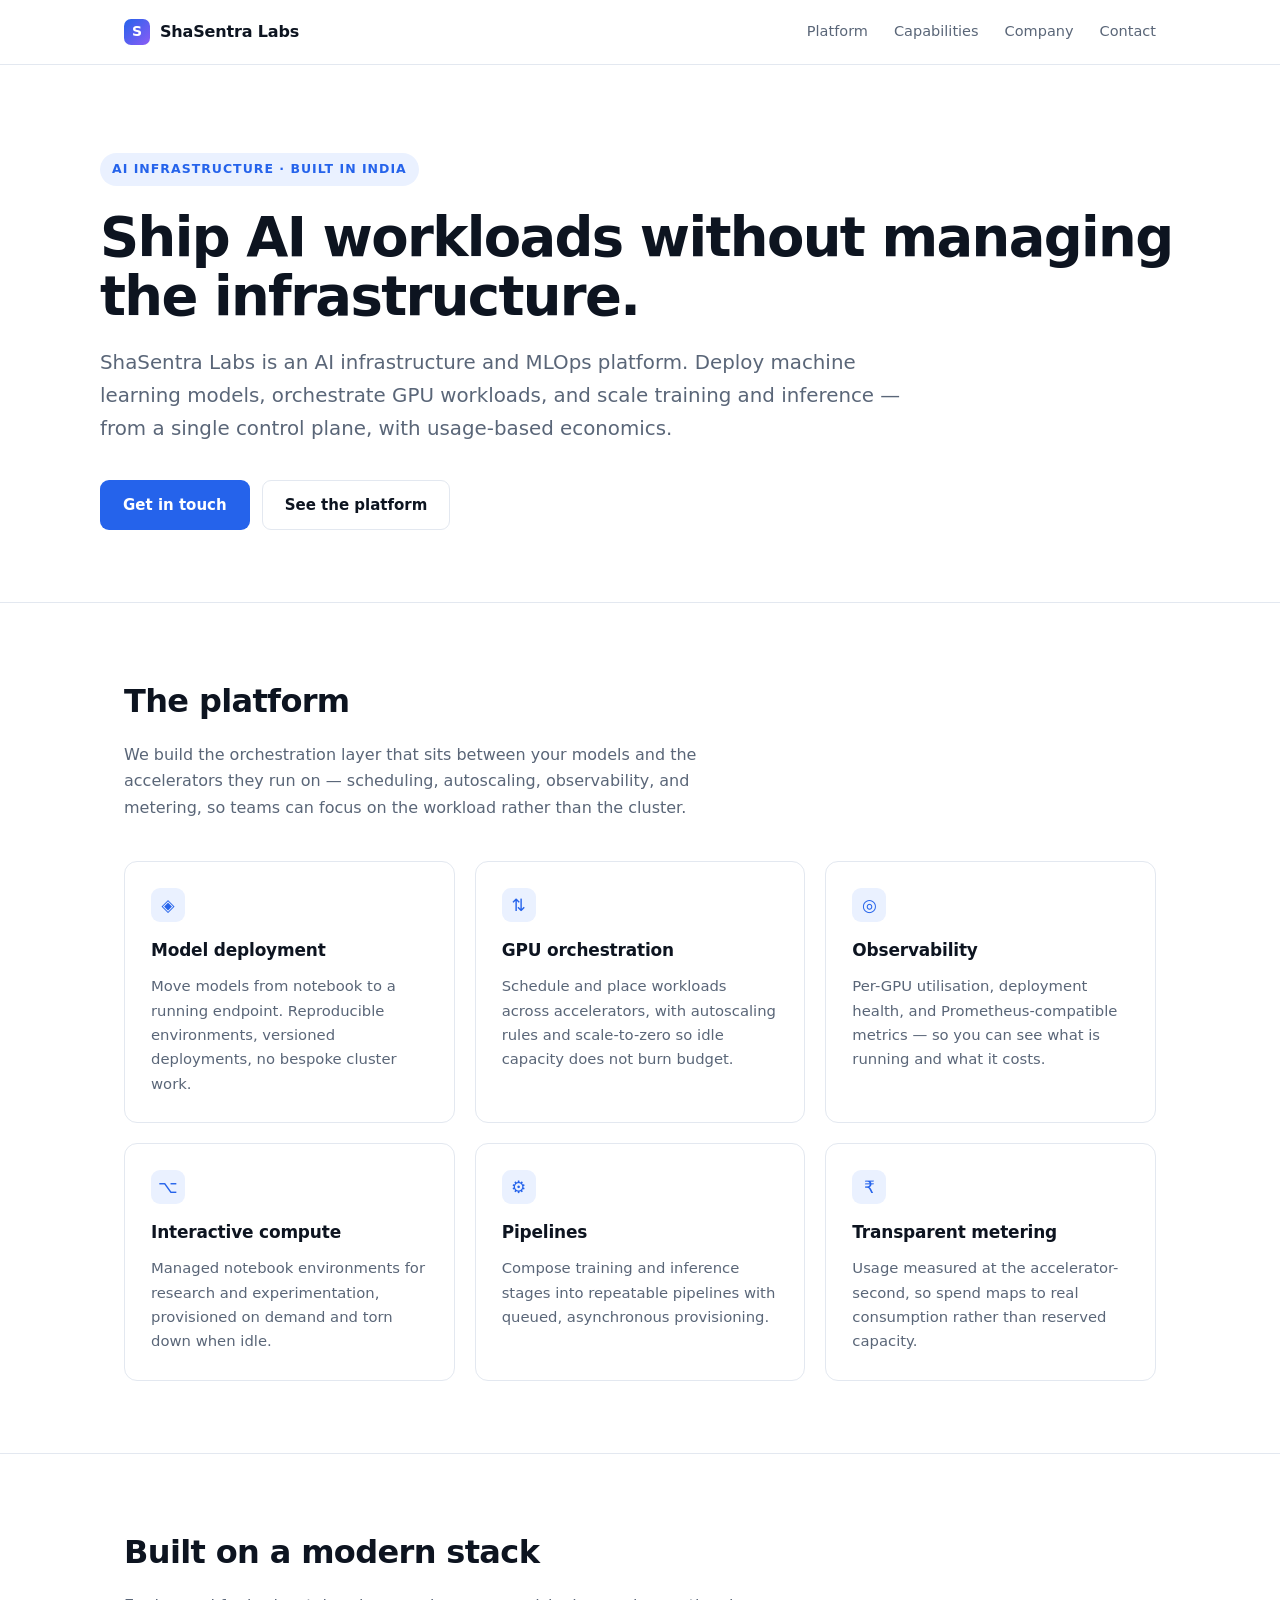
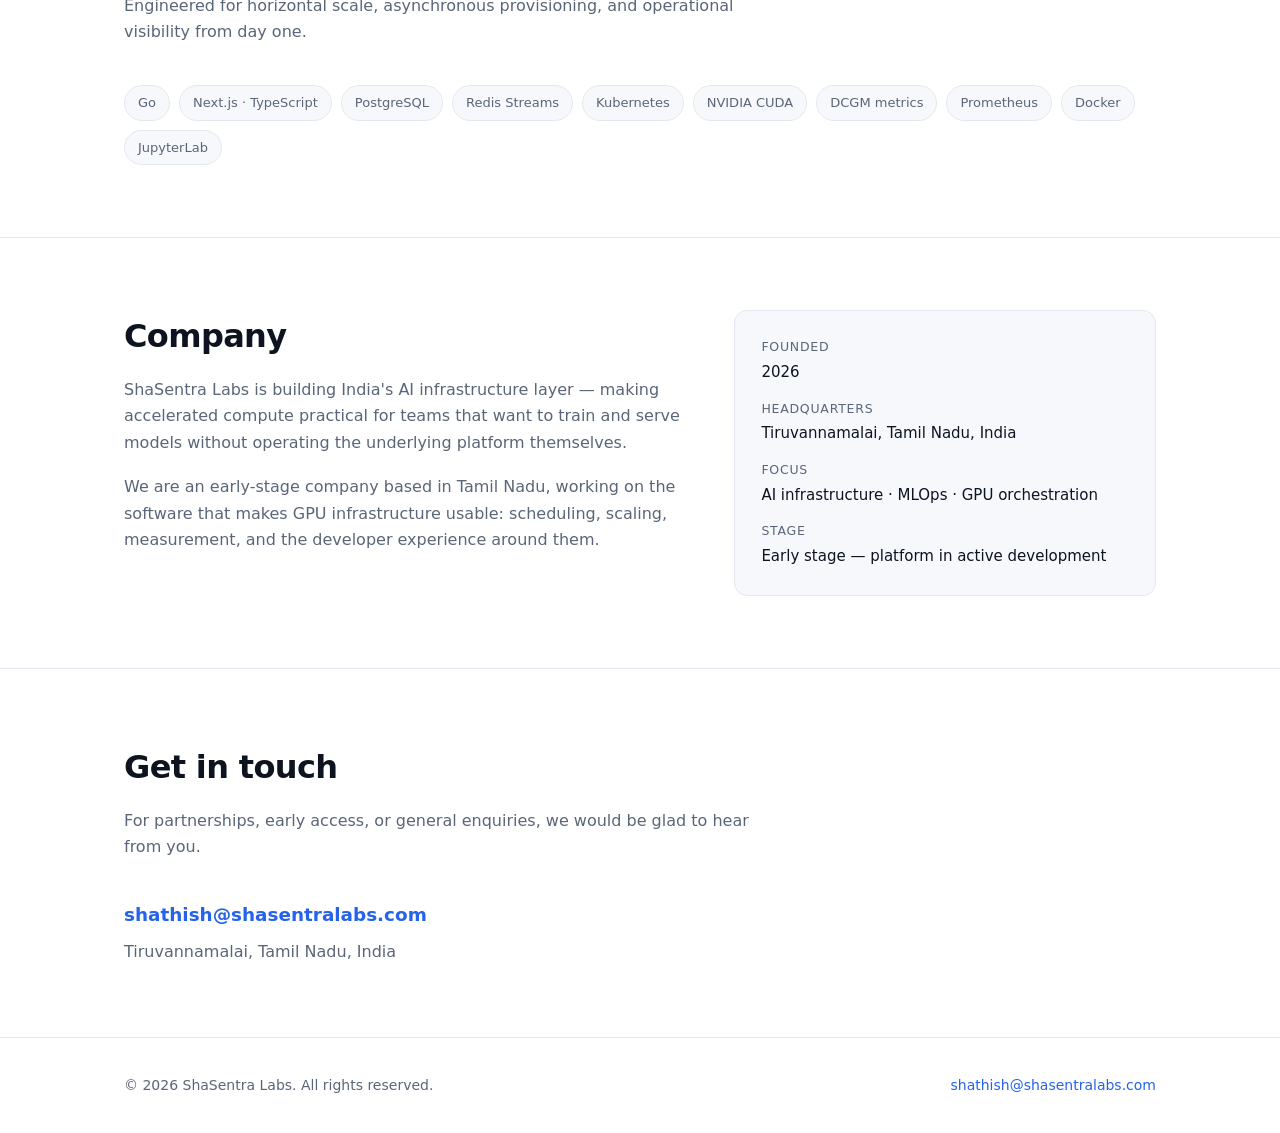
==== index.html @ 529bc5a3 "Add ShaSentra Labs marketing site" ====
<!doctype html>
<html lang="en">
<head>
<meta charset="utf-8">
<meta name="viewport" content="width=device-width, initial-scale=1">
<title>ShaSentra Labs — AI Infrastructure & MLOps Platform</title>
<meta name="description" content="ShaSentra Labs builds on-demand AI infrastructure for India. Deploy ML models, orchestrate GPU workloads, and scale training and inference from a single platform.">
<link rel="canonical" href="https://shasentralabs.com/">
<meta property="og:title" content="ShaSentra Labs — AI Infrastructure & MLOps Platform">
<meta property="og:description" content="Deploy ML models, orchestrate GPU workloads, and scale training and inference from a single platform. Built in India.">
<meta property="og:type" content="website">
<meta property="og:url" content="https://shasentralabs.com/">
<meta name="twitter:card" content="summary_large_image">
<link rel="icon" href="data:image/svg+xml,<svg xmlns='http://www.w3.org/2000/svg' viewBox='0 0 100 100'><text y='.9em' font-size='90'>⚡</text></svg>">
<style>
  *,*::before,*::after{box-sizing:border-box}
  :root{
    --bg:#0a0d14; --bg-alt:#0f1420; --card:#141a28; --line:#1f2838;
    --fg:#e8edf5; --muted:#8b97ad; --accent:#4f8cff; --accent-soft:#1b2942;
    --max:1080px;
  }
  @media (prefers-color-scheme: light){
    :root{
      --bg:#ffffff; --bg-alt:#f6f8fc; --card:#ffffff; --line:#e3e8f0;
      --fg:#0d1420; --muted:#5a6678; --accent:#2563eb; --accent-soft:#eaf1ff;
    }
  }
  html{-webkit-text-size-adjust:100%}
  body{
    margin:0; background:var(--bg); color:var(--fg);
    font:16px/1.65 ui-sans-serif,system-ui,-apple-system,"Segoe UI",Inter,Roboto,sans-serif;
    -webkit-font-smoothing:antialiased;
  }
  a{color:var(--accent); text-decoration:none}
  a:hover{text-decoration:underline}
  .wrap{max-width:var(--max); margin:0 auto; padding:0 24px}

  /* nav */
  header{position:sticky; top:0; z-index:10; background:color-mix(in srgb, var(--bg) 88%, transparent);
    backdrop-filter:blur(10px); border-bottom:1px solid var(--line)}
  .nav{display:flex; align-items:center; justify-content:space-between; height:64px}
  .brand{display:flex; align-items:center; gap:10px; font-weight:650; letter-spacing:-.01em; color:var(--fg)}
  .brand:hover{text-decoration:none}
  .mark{width:26px; height:26px; border-radius:7px; background:linear-gradient(135deg,var(--accent),#8b5cf6);
    display:grid; place-items:center; color:#fff; font-size:14px; font-weight:800}
  .nav-links{display:flex; gap:26px; font-size:14.5px}
  .nav-links a{color:var(--muted)}
  .nav-links a:hover{color:var(--fg); text-decoration:none}
  @media(max-width:640px){ .nav-links{display:none} }

  /* hero */
  .hero{padding:88px 0 72px}
  .eyebrow{display:inline-block; font-size:12.5px; font-weight:600; letter-spacing:.08em; text-transform:uppercase;
    color:var(--accent); background:var(--accent-soft); padding:6px 12px; border-radius:100px; margin-bottom:22px}
  h1{font-size:clamp(2.1rem,5.2vw,3.4rem); line-height:1.1; letter-spacing:-.03em; margin:0 0 20px; font-weight:700}
  .lede{font-size:clamp(1.05rem,2.2vw,1.24rem); color:var(--muted); max-width:64ch; margin:0 0 34px}
  .cta{display:flex; gap:12px; flex-wrap:wrap}
  .btn{display:inline-block; padding:12px 22px; border-radius:9px; font-weight:600; font-size:15px; border:1px solid transparent}
  .btn-primary{background:var(--accent); color:#fff}
  .btn-primary:hover{filter:brightness(1.08); text-decoration:none}
  .btn-ghost{border-color:var(--line); color:var(--fg)}
  .btn-ghost:hover{border-color:var(--accent); text-decoration:none}

  /* sections */
  section{padding:72px 0; border-top:1px solid var(--line)}
  h2{font-size:clamp(1.5rem,3vw,2rem); letter-spacing:-.02em; margin:0 0 14px; font-weight:670}
  .sub{color:var(--muted); max-width:62ch; margin:0 0 40px}

  .grid{display:grid; gap:20px; grid-template-columns:repeat(auto-fit,minmax(260px,1fr))}
  .card{background:var(--card); border:1px solid var(--line); border-radius:13px; padding:26px}
  .card h3{margin:0 0 9px; font-size:1.06rem; font-weight:640; letter-spacing:-.01em}
  .card p{margin:0; color:var(--muted); font-size:14.8px}
  .ico{width:34px;height:34px;border-radius:9px;background:var(--accent-soft);color:var(--accent);
    display:grid;place-items:center;margin-bottom:15px;font-size:17px}

  .stack{display:flex; flex-wrap:wrap; gap:9px; margin-top:8px}
  .chip{font-size:13px; color:var(--muted); border:1px solid var(--line);
    padding:6px 13px; border-radius:100px; background:var(--bg-alt)}

  .split{display:grid; gap:40px; grid-template-columns:1.15fr .85fr; align-items:start}
  @media(max-width:760px){ .split{grid-template-columns:1fr} }

  .about-card{background:var(--bg-alt); border:1px solid var(--line); border-radius:13px; padding:26px}
  .about-card dl{margin:0; display:grid; gap:14px}
  .about-card dt{font-size:12.5px; text-transform:uppercase; letter-spacing:.06em; color:var(--muted); margin-bottom:2px}
  .about-card dd{margin:0; font-size:15px; font-weight:520}

  footer{border-top:1px solid var(--line); padding:36px 0; color:var(--muted); font-size:14px}
  .foot{display:flex; justify-content:space-between; gap:16px; flex-wrap:wrap; align-items:center}
</style>
</head>
<body>

<header>
  <div class="wrap nav">
    <a class="brand" href="/"><span class="mark">S</span> ShaSentra Labs</a>
    <nav class="nav-links">
      <a href="#platform">Platform</a>
      <a href="#capabilities">Capabilities</a>
      <a href="#company">Company</a>
      <a href="#contact">Contact</a>
    </nav>
  </div>
</header>

<main>
  <div class="wrap hero">
    <span class="eyebrow">AI Infrastructure · Built in India</span>
    <h1>Ship AI workloads without managing the infrastructure.</h1>
    <p class="lede">
      ShaSentra Labs is an AI infrastructure and MLOps platform. Deploy machine learning
      models, orchestrate GPU workloads, and scale training and inference — from a single
      control plane, with usage-based economics.
    </p>
    <div class="cta">
      <a class="btn btn-primary" href="#contact">Get in touch</a>
      <a class="btn btn-ghost" href="#platform">See the platform</a>
    </div>
  </div>

  <section id="platform">
    <div class="wrap">
      <h2>The platform</h2>
      <p class="sub">
        We build the orchestration layer that sits between your models and the accelerators
        they run on — scheduling, autoscaling, observability, and metering, so teams can
        focus on the workload rather than the cluster.
      </p>
      <div class="grid">
        <div class="card">
          <div class="ico">◈</div>
          <h3>Model deployment</h3>
          <p>Move models from notebook to a running endpoint. Reproducible environments, versioned deployments, no bespoke cluster work.</p>
        </div>
        <div class="card">
          <div class="ico">⇅</div>
          <h3>GPU orchestration</h3>
          <p>Schedule and place workloads across accelerators, with autoscaling rules and scale-to-zero so idle capacity does not burn budget.</p>
        </div>
        <div class="card">
          <div class="ico">◎</div>
          <h3>Observability</h3>
          <p>Per-GPU utilisation, deployment health, and Prometheus-compatible metrics — so you can see what is running and what it costs.</p>
        </div>
        <div class="card">
          <div class="ico">⌥</div>
          <h3>Interactive compute</h3>
          <p>Managed notebook environments for research and experimentation, provisioned on demand and torn down when idle.</p>
        </div>
        <div class="card">
          <div class="ico">⚙</div>
          <h3>Pipelines</h3>
          <p>Compose training and inference stages into repeatable pipelines with queued, asynchronous provisioning.</p>
        </div>
        <div class="card">
          <div class="ico">₹</div>
          <h3>Transparent metering</h3>
          <p>Usage measured at the accelerator-second, so spend maps to real consumption rather than reserved capacity.</p>
        </div>
      </div>
    </div>
  </section>

  <section id="capabilities">
    <div class="wrap">
      <h2>Built on a modern stack</h2>
      <p class="sub">Engineered for horizontal scale, asynchronous provisioning, and operational visibility from day one.</p>
      <div class="stack">
        <span class="chip">Go</span>
        <span class="chip">Next.js · TypeScript</span>
        <span class="chip">PostgreSQL</span>
        <span class="chip">Redis Streams</span>
        <span class="chip">Kubernetes</span>
        <span class="chip">NVIDIA CUDA</span>
        <span class="chip">DCGM metrics</span>
        <span class="chip">Prometheus</span>
        <span class="chip">Docker</span>
        <span class="chip">JupyterLab</span>
      </div>
    </div>
  </section>

  <section id="company">
    <div class="wrap">
      <div class="split">
        <div>
          <h2>Company</h2>
          <p class="sub" style="margin-bottom:18px">
            ShaSentra Labs is building India's AI infrastructure layer — making accelerated
            compute practical for teams that want to train and serve models without
            operating the underlying platform themselves.
          </p>
          <p class="sub">
            We are an early-stage company based in Tamil Nadu, working on the software that
            makes GPU infrastructure usable: scheduling, scaling, measurement, and the
            developer experience around them.
          </p>
        </div>
        <div class="about-card">
          <dl>
            <div>
              <dt>Founded</dt>
              <dd>2026</dd>
            </div>
            <div>
              <dt>Headquarters</dt>
              <dd>Tiruvannamalai, Tamil Nadu, India</dd>
            </div>
            <div>
              <dt>Focus</dt>
              <dd>AI infrastructure · MLOps · GPU orchestration</dd>
            </div>
            <div>
              <dt>Stage</dt>
              <dd>Early stage — platform in active development</dd>
            </div>
          </dl>
        </div>
      </div>
    </div>
  </section>

  <section id="contact">
    <div class="wrap">
      <h2>Get in touch</h2>
      <p class="sub">
        For partnerships, early access, or general enquiries, we would be glad to hear from you.
      </p>
      <p style="font-size:1.15rem; font-weight:600; margin:0 0 8px">
        <a href="mailto:shathish@shasentralabs.com">shathish@shasentralabs.com</a>
      </p>
      <p style="color:var(--muted); margin:0">Tiruvannamalai, Tamil Nadu, India</p>
    </div>
  </section>
</main>

<footer>
  <div class="wrap foot">
    <span>© 2026 ShaSentra Labs. All rights reserved.</span>
    <span><a href="mailto:shathish@shasentralabs.com">shathish@shasentralabs.com</a></span>
  </div>
</footer>

</body>
</html>
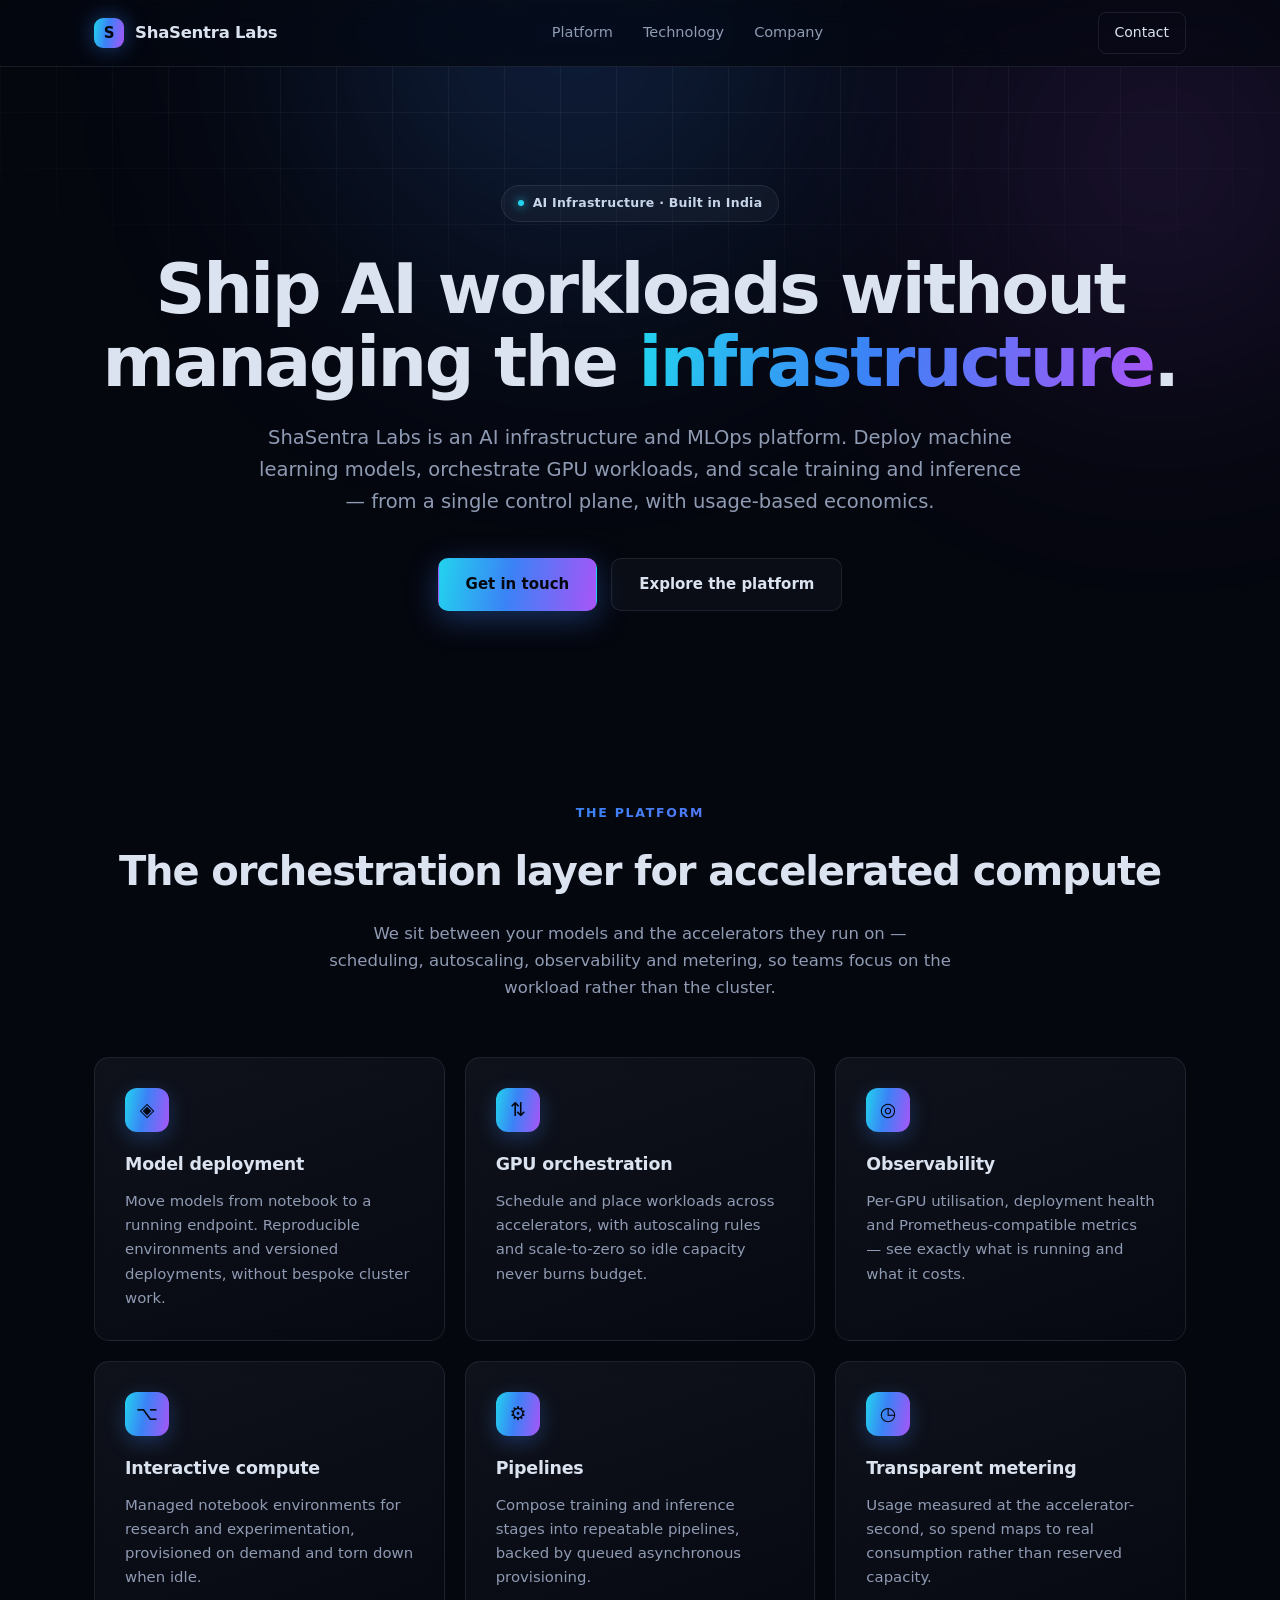
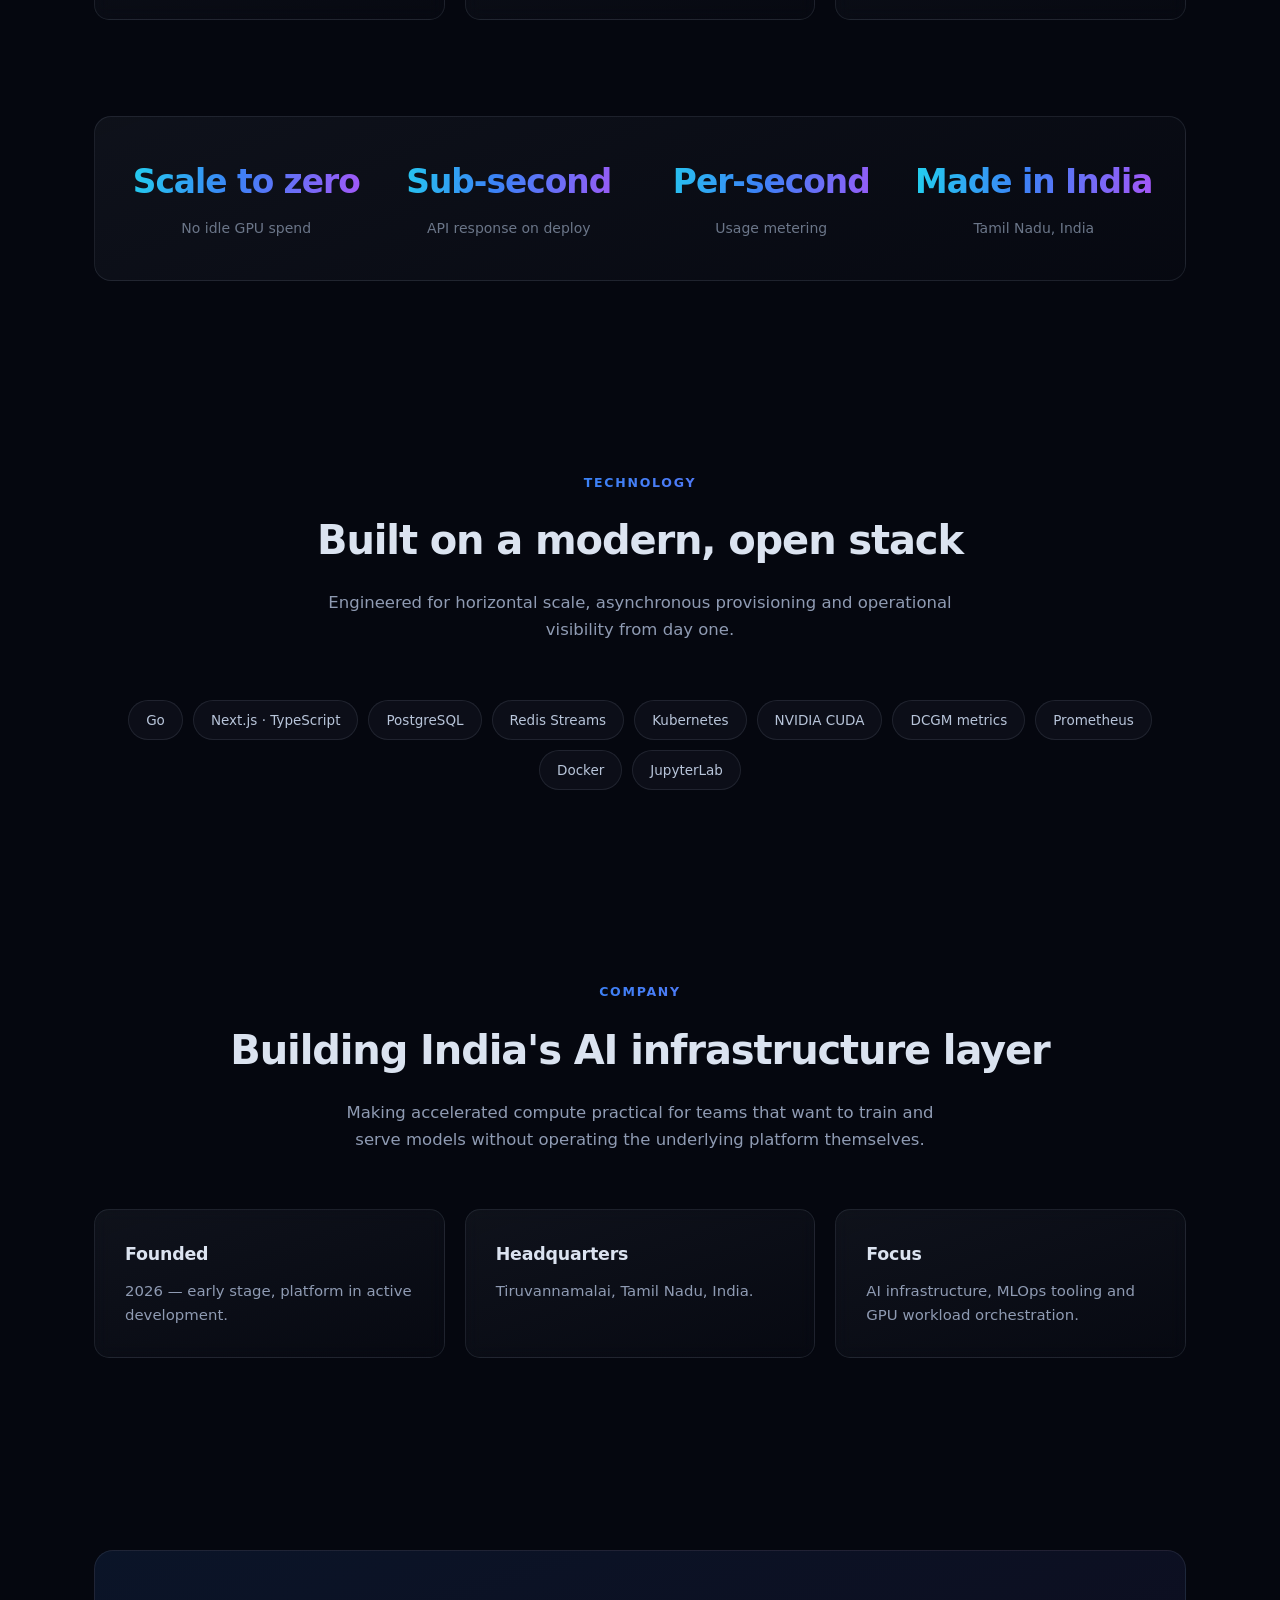
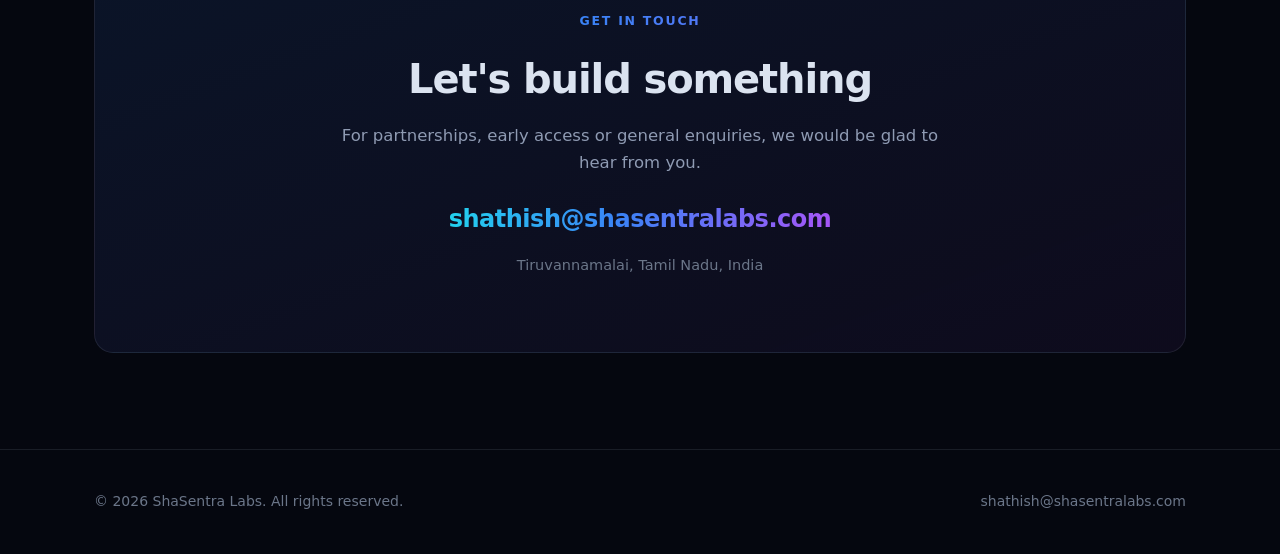
==== commit 71c750e4: "Redesign site to match ShaSentra product aesthetic Cyan-blue-purple gradients, aurora background, gr" ====
--- a/index.html
+++ b/index.html
@@ -4,109 +4,175 @@
 <meta charset="utf-8">
 <meta name="viewport" content="width=device-width, initial-scale=1">
 <title>ShaSentra Labs — AI Infrastructure & MLOps Platform</title>
-<meta name="description" content="ShaSentra Labs builds on-demand AI infrastructure for India. Deploy ML models, orchestrate GPU workloads, and scale training and inference from a single platform.">
+<meta name="description" content="ShaSentra Labs builds on-demand AI infrastructure for India. Deploy ML models, orchestrate GPU workloads, and scale training and inference from a single control plane.">
 <link rel="canonical" href="https://shasentralabs.com/">
 <meta property="og:title" content="ShaSentra Labs — AI Infrastructure & MLOps Platform">
-<meta property="og:description" content="Deploy ML models, orchestrate GPU workloads, and scale training and inference from a single platform. Built in India.">
+<meta property="og:description" content="Deploy ML models, orchestrate GPU workloads, and scale training and inference from a single control plane. Built in India.">
 <meta property="og:type" content="website">
 <meta property="og:url" content="https://shasentralabs.com/">
+<meta name="theme-color" content="#05070f">
 <meta name="twitter:card" content="summary_large_image">
 <link rel="icon" href="data:image/svg+xml,<svg xmlns='http://www.w3.org/2000/svg' viewBox='0 0 100 100'><text y='.9em' font-size='90'>⚡</text></svg>">
 <style>
   *,*::before,*::after{box-sizing:border-box}
   :root{
-    --bg:#0a0d14; --bg-alt:#0f1420; --card:#141a28; --line:#1f2838;
-    --fg:#e8edf5; --muted:#8b97ad; --accent:#4f8cff; --accent-soft:#1b2942;
-    --max:1080px;
-  }
-  @media (prefers-color-scheme: light){
-    :root{
-      --bg:#ffffff; --bg-alt:#f6f8fc; --card:#ffffff; --line:#e3e8f0;
-      --fg:#0d1420; --muted:#5a6678; --accent:#2563eb; --accent-soft:#eaf1ff;
-    }
-  }
-  html{-webkit-text-size-adjust:100%}
+    --bg:#05070f; --bg-2:#080c18;
+    --fg:#dbe3f0; --muted:#8f9bb3; --dim:#6b7689;
+    --line:rgba(148,163,184,.14);
+    --cyan:#22d3ee; --blue:#3b82f6; --purple:#a855f7;
+    --grad:linear-gradient(100deg,#22d3ee,#3b82f6 45%,#a855f7);
+    --max:1140px;
+  }
+  html{-webkit-text-size-adjust:100%; scroll-behavior:smooth}
   body{
-    margin:0; background:var(--bg); color:var(--fg);
+    margin:0; background:var(--bg); color:var(--fg); overflow-x:hidden;
     font:16px/1.65 ui-sans-serif,system-ui,-apple-system,"Segoe UI",Inter,Roboto,sans-serif;
     -webkit-font-smoothing:antialiased;
   }
-  a{color:var(--accent); text-decoration:none}
-  a:hover{text-decoration:underline}
-  .wrap{max-width:var(--max); margin:0 auto; padding:0 24px}
+  a{color:inherit; text-decoration:none}
+  .wrap{max-width:var(--max); margin:0 auto; padding:0 24px; position:relative}
+
+  /* ambient background */
+  .aurora{position:fixed; inset:0; pointer-events:none; z-index:0; overflow:hidden}
+  .aurora::before,.aurora::after{
+    content:""; position:absolute; border-radius:50%; filter:blur(120px); opacity:.5;
+  }
+  .aurora::before{
+    width:820px; height:820px; top:-380px; left:50%; transform:translateX(-58%);
+    background:radial-gradient(circle,rgba(59,130,246,.55),transparent 62%);
+  }
+  .aurora::after{
+    width:680px; height:680px; top:-180px; right:-220px;
+    background:radial-gradient(circle,rgba(168,85,247,.42),transparent 62%);
+  }
+  .grid-bg{
+    position:fixed; inset:0; z-index:0; pointer-events:none;
+    background-image:linear-gradient(var(--line) 1px,transparent 1px),
+                     linear-gradient(90deg,var(--line) 1px,transparent 1px);
+    background-size:56px 56px;
+    mask-image:radial-gradient(ellipse 90% 55% at 50% 0%,#000 30%,transparent 78%);
+    -webkit-mask-image:radial-gradient(ellipse 90% 55% at 50% 0%,#000 30%,transparent 78%);
+    opacity:.55;
+  }
+  main,header,footer{position:relative; z-index:1}
 
   /* nav */
-  header{position:sticky; top:0; z-index:10; background:color-mix(in srgb, var(--bg) 88%, transparent);
-    backdrop-filter:blur(10px); border-bottom:1px solid var(--line)}
-  .nav{display:flex; align-items:center; justify-content:space-between; height:64px}
-  .brand{display:flex; align-items:center; gap:10px; font-weight:650; letter-spacing:-.01em; color:var(--fg)}
-  .brand:hover{text-decoration:none}
-  .mark{width:26px; height:26px; border-radius:7px; background:linear-gradient(135deg,var(--accent),#8b5cf6);
-    display:grid; place-items:center; color:#fff; font-size:14px; font-weight:800}
-  .nav-links{display:flex; gap:26px; font-size:14.5px}
-  .nav-links a{color:var(--muted)}
-  .nav-links a:hover{color:var(--fg); text-decoration:none}
-  @media(max-width:640px){ .nav-links{display:none} }
+  header{position:sticky; top:0; z-index:20; border-bottom:1px solid var(--line);
+    background:rgba(5,7,15,.72); backdrop-filter:blur(14px) saturate(160%)}
+  .nav{display:flex; align-items:center; justify-content:space-between; height:66px}
+  .brand{display:flex; align-items:center; gap:11px; font-weight:660; letter-spacing:-.015em; font-size:16.5px}
+  .mark{width:30px; height:30px; border-radius:9px; background:var(--grad);
+    display:grid; place-items:center; color:#04070e; font-size:15px; font-weight:850;
+    box-shadow:0 0 22px rgba(59,130,246,.45)}
+  .nav-links{display:flex; gap:30px; font-size:14.5px}
+  .nav-links a{color:var(--muted); transition:color .18s}
+  .nav-links a:hover{color:var(--fg)}
+  .nav-cta{border:1px solid var(--line); padding:8px 16px; border-radius:8px; font-size:14px;
+    color:var(--fg); transition:border-color .2s, background .2s}
+  .nav-cta:hover{border-color:rgba(59,130,246,.6); background:rgba(59,130,246,.08)}
+  @media(max-width:820px){ .nav-links{display:none} }
 
   /* hero */
-  .hero{padding:88px 0 72px}
-  .eyebrow{display:inline-block; font-size:12.5px; font-weight:600; letter-spacing:.08em; text-transform:uppercase;
-    color:var(--accent); background:var(--accent-soft); padding:6px 12px; border-radius:100px; margin-bottom:22px}
-  h1{font-size:clamp(2.1rem,5.2vw,3.4rem); line-height:1.1; letter-spacing:-.03em; margin:0 0 20px; font-weight:700}
-  .lede{font-size:clamp(1.05rem,2.2vw,1.24rem); color:var(--muted); max-width:64ch; margin:0 0 34px}
-  .cta{display:flex; gap:12px; flex-wrap:wrap}
-  .btn{display:inline-block; padding:12px 22px; border-radius:9px; font-weight:600; font-size:15px; border:1px solid transparent}
-  .btn-primary{background:var(--accent); color:#fff}
-  .btn-primary:hover{filter:brightness(1.08); text-decoration:none}
-  .btn-ghost{border-color:var(--line); color:var(--fg)}
-  .btn-ghost:hover{border-color:var(--accent); text-decoration:none}
+  .hero{padding:118px 0 96px; text-align:center}
+  .pill{display:inline-flex; align-items:center; gap:9px; font-size:12.5px; font-weight:550;
+    letter-spacing:.02em; color:#c7d5ea; padding:7px 16px; border-radius:100px;
+    border:1px solid var(--line); background:rgba(148,163,184,.06); margin-bottom:30px}
+  .dot{width:6px; height:6px; border-radius:50%; background:var(--cyan);
+    box-shadow:0 0 10px var(--cyan); animation:pulse 2.4s ease-in-out infinite}
+  @keyframes pulse{0%,100%{opacity:1}50%{opacity:.35}}
+  h1{font-size:clamp(2.4rem,6.4vw,4.35rem); line-height:1.05; letter-spacing:-.035em;
+    margin:0 0 24px; font-weight:700}
+  .grad{background:var(--grad); -webkit-background-clip:text; background-clip:text;
+    color:transparent; -webkit-text-fill-color:transparent}
+  .lede{font-size:clamp(1.04rem,2.1vw,1.22rem); color:var(--muted); max-width:63ch;
+    margin:0 auto 40px}
+  .cta{display:flex; gap:14px; justify-content:center; flex-wrap:wrap}
+  .btn{display:inline-block; padding:13px 27px; border-radius:10px; font-weight:600; font-size:15px;
+    border:1px solid transparent; transition:transform .18s, box-shadow .22s, border-color .2s}
+  .btn-primary{background:var(--grad); color:#04070e; box-shadow:0 8px 30px rgba(59,130,246,.34)}
+  .btn-primary:hover{transform:translateY(-2px); box-shadow:0 12px 40px rgba(59,130,246,.5)}
+  .btn-ghost{border-color:var(--line); color:var(--fg); background:rgba(148,163,184,.04)}
+  .btn-ghost:hover{border-color:rgba(59,130,246,.55); transform:translateY(-2px)}
 
   /* sections */
-  section{padding:72px 0; border-top:1px solid var(--line)}
-  h2{font-size:clamp(1.5rem,3vw,2rem); letter-spacing:-.02em; margin:0 0 14px; font-weight:670}
-  .sub{color:var(--muted); max-width:62ch; margin:0 0 40px}
-
-  .grid{display:grid; gap:20px; grid-template-columns:repeat(auto-fit,minmax(260px,1fr))}
-  .card{background:var(--card); border:1px solid var(--line); border-radius:13px; padding:26px}
-  .card h3{margin:0 0 9px; font-size:1.06rem; font-weight:640; letter-spacing:-.01em}
-  .card p{margin:0; color:var(--muted); font-size:14.8px}
-  .ico{width:34px;height:34px;border-radius:9px;background:var(--accent-soft);color:var(--accent);
-    display:grid;place-items:center;margin-bottom:15px;font-size:17px}
-
-  .stack{display:flex; flex-wrap:wrap; gap:9px; margin-top:8px}
-  .chip{font-size:13px; color:var(--muted); border:1px solid var(--line);
-    padding:6px 13px; border-radius:100px; background:var(--bg-alt)}
-
-  .split{display:grid; gap:40px; grid-template-columns:1.15fr .85fr; align-items:start}
-  @media(max-width:760px){ .split{grid-template-columns:1fr} }
-
-  .about-card{background:var(--bg-alt); border:1px solid var(--line); border-radius:13px; padding:26px}
-  .about-card dl{margin:0; display:grid; gap:14px}
-  .about-card dt{font-size:12.5px; text-transform:uppercase; letter-spacing:.06em; color:var(--muted); margin-bottom:2px}
-  .about-card dd{margin:0; font-size:15px; font-weight:520}
-
-  footer{border-top:1px solid var(--line); padding:36px 0; color:var(--muted); font-size:14px}
+  section{padding:96px 0}
+  .sec-head{text-align:center; margin-bottom:56px}
+  .kicker{font-size:12.5px; font-weight:650; letter-spacing:.14em; text-transform:uppercase;
+    background:var(--grad); -webkit-background-clip:text; background-clip:text; color:transparent;
+    -webkit-text-fill-color:transparent; display:block; margin-bottom:14px}
+  h2{font-size:clamp(1.75rem,3.6vw,2.5rem); letter-spacing:-.028em; margin:0 0 16px; font-weight:680}
+  .sub{color:var(--muted); max-width:60ch; margin:0 auto; font-size:16.5px}
+
+  .grid{display:grid; gap:20px; grid-template-columns:repeat(auto-fit,minmax(285px,1fr))}
+  .card{position:relative; border:1px solid var(--line); border-radius:15px; padding:30px;
+    background:linear-gradient(160deg,rgba(148,163,184,.075),rgba(148,163,184,.02));
+    backdrop-filter:blur(8px); overflow:hidden; transition:transform .24s, border-color .24s}
+  .card::after{content:""; position:absolute; inset:0; border-radius:15px; padding:1px;
+    background:var(--grad); opacity:0; transition:opacity .24s;
+    -webkit-mask:linear-gradient(#000 0 0) content-box,linear-gradient(#000 0 0);
+    -webkit-mask-composite:xor; mask-composite:exclude; pointer-events:none}
+  .card:hover{transform:translateY(-4px)}
+  .card:hover::after{opacity:.65}
+  .ico{width:44px; height:44px; border-radius:12px; display:grid; place-items:center;
+    font-size:19px; margin-bottom:18px; color:#04070e; background:var(--grad);
+    box-shadow:0 6px 20px rgba(59,130,246,.3)}
+  .card h3{margin:0 0 10px; font-size:1.09rem; font-weight:640; letter-spacing:-.012em}
+  .card p{margin:0; color:var(--muted); font-size:14.9px; line-height:1.62}
+
+  /* stats */
+  .stats{display:grid; grid-template-columns:repeat(auto-fit,minmax(190px,1fr)); gap:20px;
+    border:1px solid var(--line); border-radius:17px; padding:38px 30px;
+    background:linear-gradient(160deg,rgba(148,163,184,.07),rgba(148,163,184,.015)); text-align:center}
+  .stat b{display:block; font-size:clamp(1.5rem,3.4vw,2.05rem); font-weight:700; letter-spacing:-.03em;
+    background:var(--grad); -webkit-background-clip:text; background-clip:text; color:transparent;
+    -webkit-text-fill-color:transparent; margin-bottom:6px}
+  .stat span{font-size:14px; color:var(--dim)}
+
+  .chips{display:flex; flex-wrap:wrap; gap:10px; justify-content:center}
+  .chip{font-size:13.5px; color:#b8c5da; border:1px solid var(--line);
+    padding:8px 17px; border-radius:100px; background:rgba(148,163,184,.05);
+    transition:border-color .2s, color .2s}
+  .chip:hover{border-color:rgba(34,211,238,.5); color:var(--fg)}
+
+  /* contact */
+  .contact-box{border:1px solid var(--line); border-radius:19px; padding:60px 34px; text-align:center;
+    background:linear-gradient(160deg,rgba(59,130,246,.11),rgba(168,85,247,.06)); position:relative; overflow:hidden}
+  .mail{display:inline-block; margin-top:6px; font-size:clamp(1.05rem,2.6vw,1.5rem); font-weight:650;
+    letter-spacing:-.02em; background:var(--grad); -webkit-background-clip:text; background-clip:text;
+    color:transparent; -webkit-text-fill-color:transparent}
+  .loc{color:var(--dim); font-size:14.5px; margin-top:14px}
+
+  footer{border-top:1px solid var(--line); padding:40px 0; color:var(--dim); font-size:14px}
   .foot{display:flex; justify-content:space-between; gap:16px; flex-wrap:wrap; align-items:center}
+  .foot a:hover{color:var(--fg)}
+
+  @media (prefers-reduced-motion: reduce){
+    *{animation:none !important; transition:none !important}
+    html{scroll-behavior:auto}
+  }
 </style>
 </head>
 <body>
+
+<div class="aurora"></div>
+<div class="grid-bg"></div>
 
 <header>
   <div class="wrap nav">
     <a class="brand" href="/"><span class="mark">S</span> ShaSentra Labs</a>
     <nav class="nav-links">
       <a href="#platform">Platform</a>
-      <a href="#capabilities">Capabilities</a>
+      <a href="#stack">Technology</a>
       <a href="#company">Company</a>
-      <a href="#contact">Contact</a>
     </nav>
+    <a class="nav-cta" href="#contact">Contact</a>
   </div>
 </header>
 
 <main>
   <div class="wrap hero">
-    <span class="eyebrow">AI Infrastructure · Built in India</span>
-    <h1>Ship AI workloads without managing the infrastructure.</h1>
+    <span class="pill"><span class="dot"></span> AI Infrastructure · Built in India</span>
+    <h1>Ship AI workloads without<br class="br"> managing the <span class="grad">infrastructure</span>.</h1>
     <p class="lede">
       ShaSentra Labs is an AI infrastructure and MLOps platform. Deploy machine learning
       models, orchestrate GPU workloads, and scale training and inference — from a single
@@ -114,33 +180,35 @@
     </p>
     <div class="cta">
       <a class="btn btn-primary" href="#contact">Get in touch</a>
-      <a class="btn btn-ghost" href="#platform">See the platform</a>
+      <a class="btn btn-ghost" href="#platform">Explore the platform</a>
     </div>
   </div>
 
   <section id="platform">
     <div class="wrap">
-      <h2>The platform</h2>
-      <p class="sub">
-        We build the orchestration layer that sits between your models and the accelerators
-        they run on — scheduling, autoscaling, observability, and metering, so teams can
-        focus on the workload rather than the cluster.
-      </p>
+      <div class="sec-head">
+        <span class="kicker">The Platform</span>
+        <h2>The orchestration layer for accelerated compute</h2>
+        <p class="sub">
+          We sit between your models and the accelerators they run on — scheduling, autoscaling,
+          observability and metering, so teams focus on the workload rather than the cluster.
+        </p>
+      </div>
       <div class="grid">
         <div class="card">
           <div class="ico">◈</div>
           <h3>Model deployment</h3>
-          <p>Move models from notebook to a running endpoint. Reproducible environments, versioned deployments, no bespoke cluster work.</p>
+          <p>Move models from notebook to a running endpoint. Reproducible environments and versioned deployments, without bespoke cluster work.</p>
         </div>
         <div class="card">
           <div class="ico">⇅</div>
           <h3>GPU orchestration</h3>
-          <p>Schedule and place workloads across accelerators, with autoscaling rules and scale-to-zero so idle capacity does not burn budget.</p>
+          <p>Schedule and place workloads across accelerators, with autoscaling rules and scale-to-zero so idle capacity never burns budget.</p>
         </div>
         <div class="card">
           <div class="ico">◎</div>
           <h3>Observability</h3>
-          <p>Per-GPU utilisation, deployment health, and Prometheus-compatible metrics — so you can see what is running and what it costs.</p>
+          <p>Per-GPU utilisation, deployment health and Prometheus-compatible metrics — see exactly what is running and what it costs.</p>
         </div>
         <div class="card">
           <div class="ico">⌥</div>
@@ -150,10 +218,10 @@
         <div class="card">
           <div class="ico">⚙</div>
           <h3>Pipelines</h3>
-          <p>Compose training and inference stages into repeatable pipelines with queued, asynchronous provisioning.</p>
-        </div>
-        <div class="card">
-          <div class="ico">₹</div>
+          <p>Compose training and inference stages into repeatable pipelines, backed by queued asynchronous provisioning.</p>
+        </div>
+        <div class="card">
+          <div class="ico">◷</div>
           <h3>Transparent metering</h3>
           <p>Usage measured at the accelerator-second, so spend maps to real consumption rather than reserved capacity.</p>
         </div>
@@ -161,11 +229,25 @@
     </div>
   </section>
 
-  <section id="capabilities">
-    <div class="wrap">
-      <h2>Built on a modern stack</h2>
-      <p class="sub">Engineered for horizontal scale, asynchronous provisioning, and operational visibility from day one.</p>
-      <div class="stack">
+  <section style="padding-top:0">
+    <div class="wrap">
+      <div class="stats">
+        <div class="stat"><b>Scale to zero</b><span>No idle GPU spend</span></div>
+        <div class="stat"><b>Sub-second</b><span>API response on deploy</span></div>
+        <div class="stat"><b>Per-second</b><span>Usage metering</span></div>
+        <div class="stat"><b>Made in India</b><span>Tamil Nadu, India</span></div>
+      </div>
+    </div>
+  </section>
+
+  <section id="stack">
+    <div class="wrap">
+      <div class="sec-head">
+        <span class="kicker">Technology</span>
+        <h2>Built on a modern, open stack</h2>
+        <p class="sub">Engineered for horizontal scale, asynchronous provisioning and operational visibility from day one.</p>
+      </div>
+      <div class="chips">
         <span class="chip">Go</span>
         <span class="chip">Next.js · TypeScript</span>
         <span class="chip">PostgreSQL</span>
@@ -182,39 +264,26 @@
 
   <section id="company">
     <div class="wrap">
-      <div class="split">
-        <div>
-          <h2>Company</h2>
-          <p class="sub" style="margin-bottom:18px">
-            ShaSentra Labs is building India's AI infrastructure layer — making accelerated
-            compute practical for teams that want to train and serve models without
-            operating the underlying platform themselves.
-          </p>
-          <p class="sub">
-            We are an early-stage company based in Tamil Nadu, working on the software that
-            makes GPU infrastructure usable: scheduling, scaling, measurement, and the
-            developer experience around them.
-          </p>
-        </div>
-        <div class="about-card">
-          <dl>
-            <div>
-              <dt>Founded</dt>
-              <dd>2026</dd>
-            </div>
-            <div>
-              <dt>Headquarters</dt>
-              <dd>Tiruvannamalai, Tamil Nadu, India</dd>
-            </div>
-            <div>
-              <dt>Focus</dt>
-              <dd>AI infrastructure · MLOps · GPU orchestration</dd>
-            </div>
-            <div>
-              <dt>Stage</dt>
-              <dd>Early stage — platform in active development</dd>
-            </div>
-          </dl>
+      <div class="sec-head">
+        <span class="kicker">Company</span>
+        <h2>Building India's AI infrastructure layer</h2>
+        <p class="sub">
+          Making accelerated compute practical for teams that want to train and serve models
+          without operating the underlying platform themselves.
+        </p>
+      </div>
+      <div class="grid">
+        <div class="card">
+          <h3>Founded</h3>
+          <p>2026 — early stage, platform in active development.</p>
+        </div>
+        <div class="card">
+          <h3>Headquarters</h3>
+          <p>Tiruvannamalai, Tamil Nadu, India.</p>
+        </div>
+        <div class="card">
+          <h3>Focus</h3>
+          <p>AI infrastructure, MLOps tooling and GPU workload orchestration.</p>
         </div>
       </div>
     </div>
@@ -222,14 +291,15 @@
 
   <section id="contact">
     <div class="wrap">
-      <h2>Get in touch</h2>
-      <p class="sub">
-        For partnerships, early access, or general enquiries, we would be glad to hear from you.
-      </p>
-      <p style="font-size:1.15rem; font-weight:600; margin:0 0 8px">
-        <a href="mailto:shathish@shasentralabs.com">shathish@shasentralabs.com</a>
-      </p>
-      <p style="color:var(--muted); margin:0">Tiruvannamalai, Tamil Nadu, India</p>
+      <div class="contact-box">
+        <span class="kicker">Get in touch</span>
+        <h2 style="margin-bottom:10px">Let's build something</h2>
+        <p class="sub" style="margin-bottom:18px">
+          For partnerships, early access or general enquiries, we would be glad to hear from you.
+        </p>
+        <a class="mail" href="mailto:shathish@shasentralabs.com">shathish@shasentralabs.com</a>
+        <p class="loc">Tiruvannamalai, Tamil Nadu, India</p>
+      </div>
     </div>
   </section>
 </main>
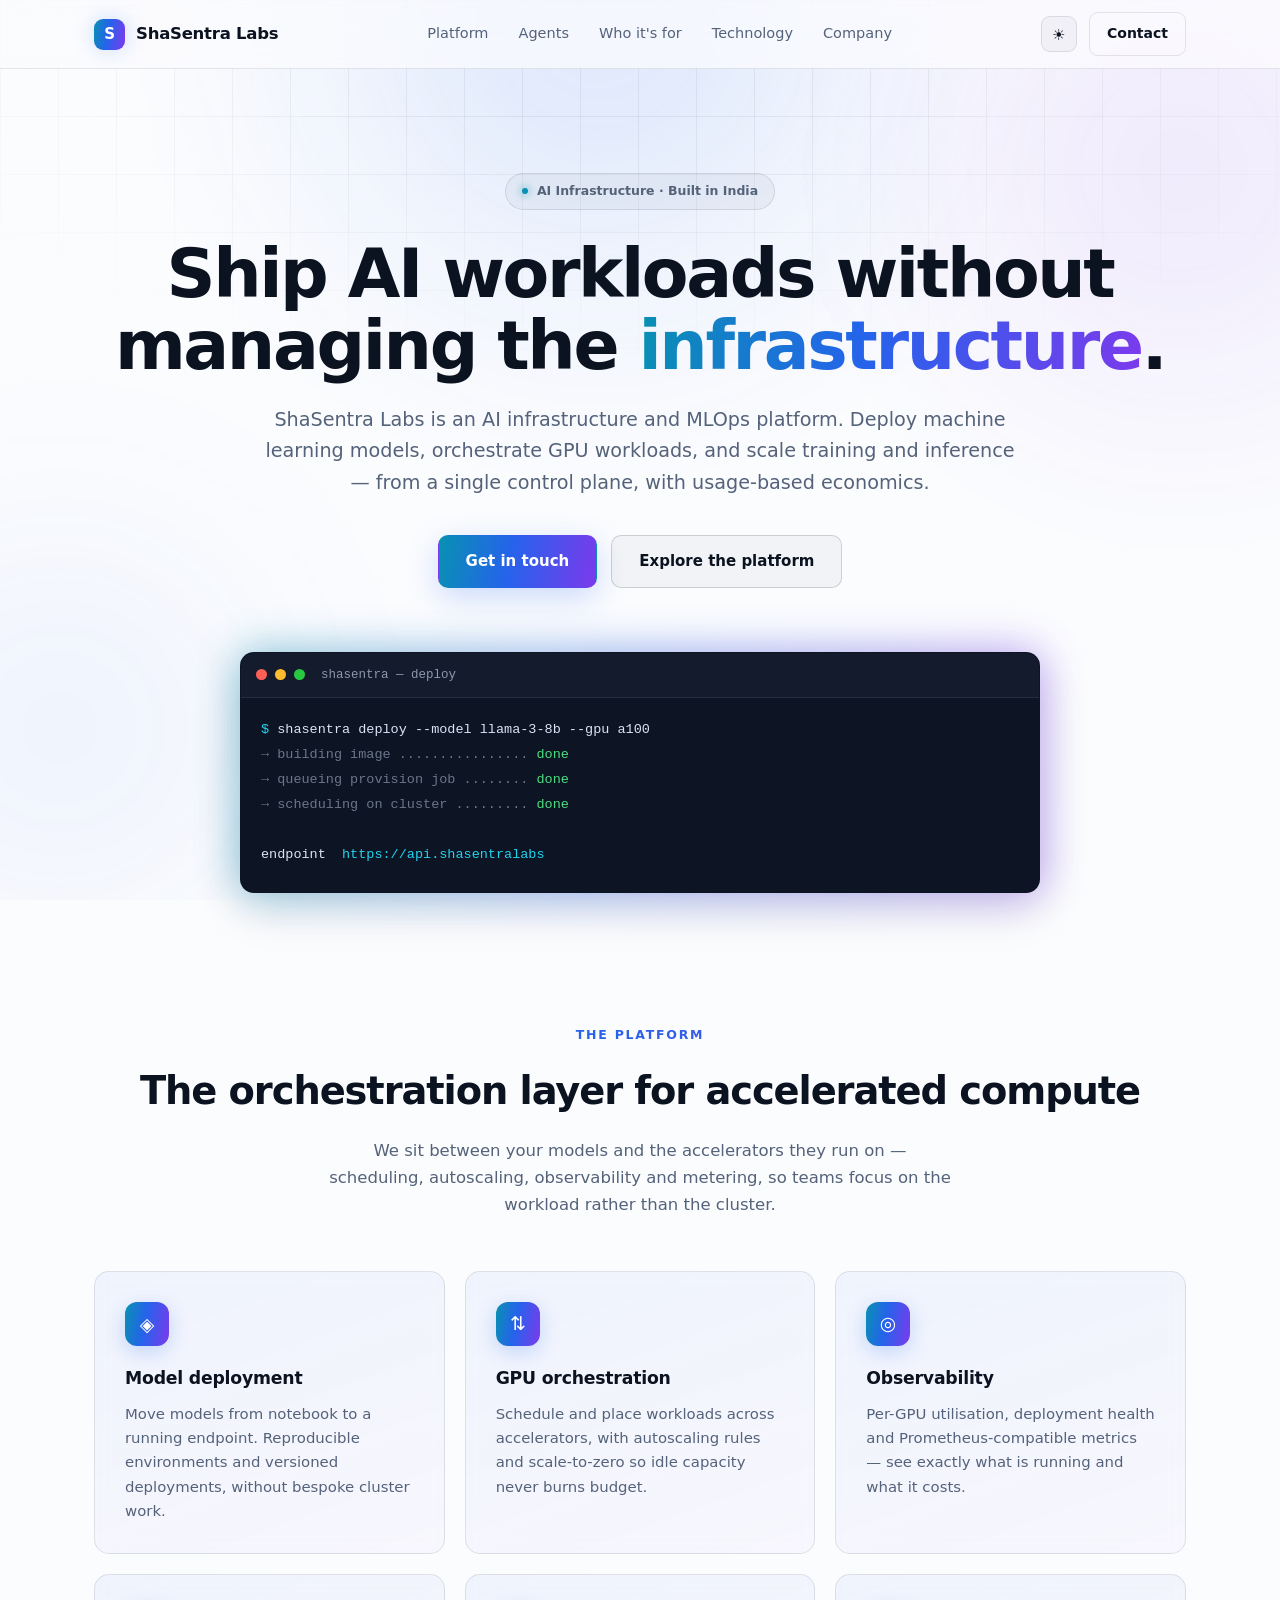
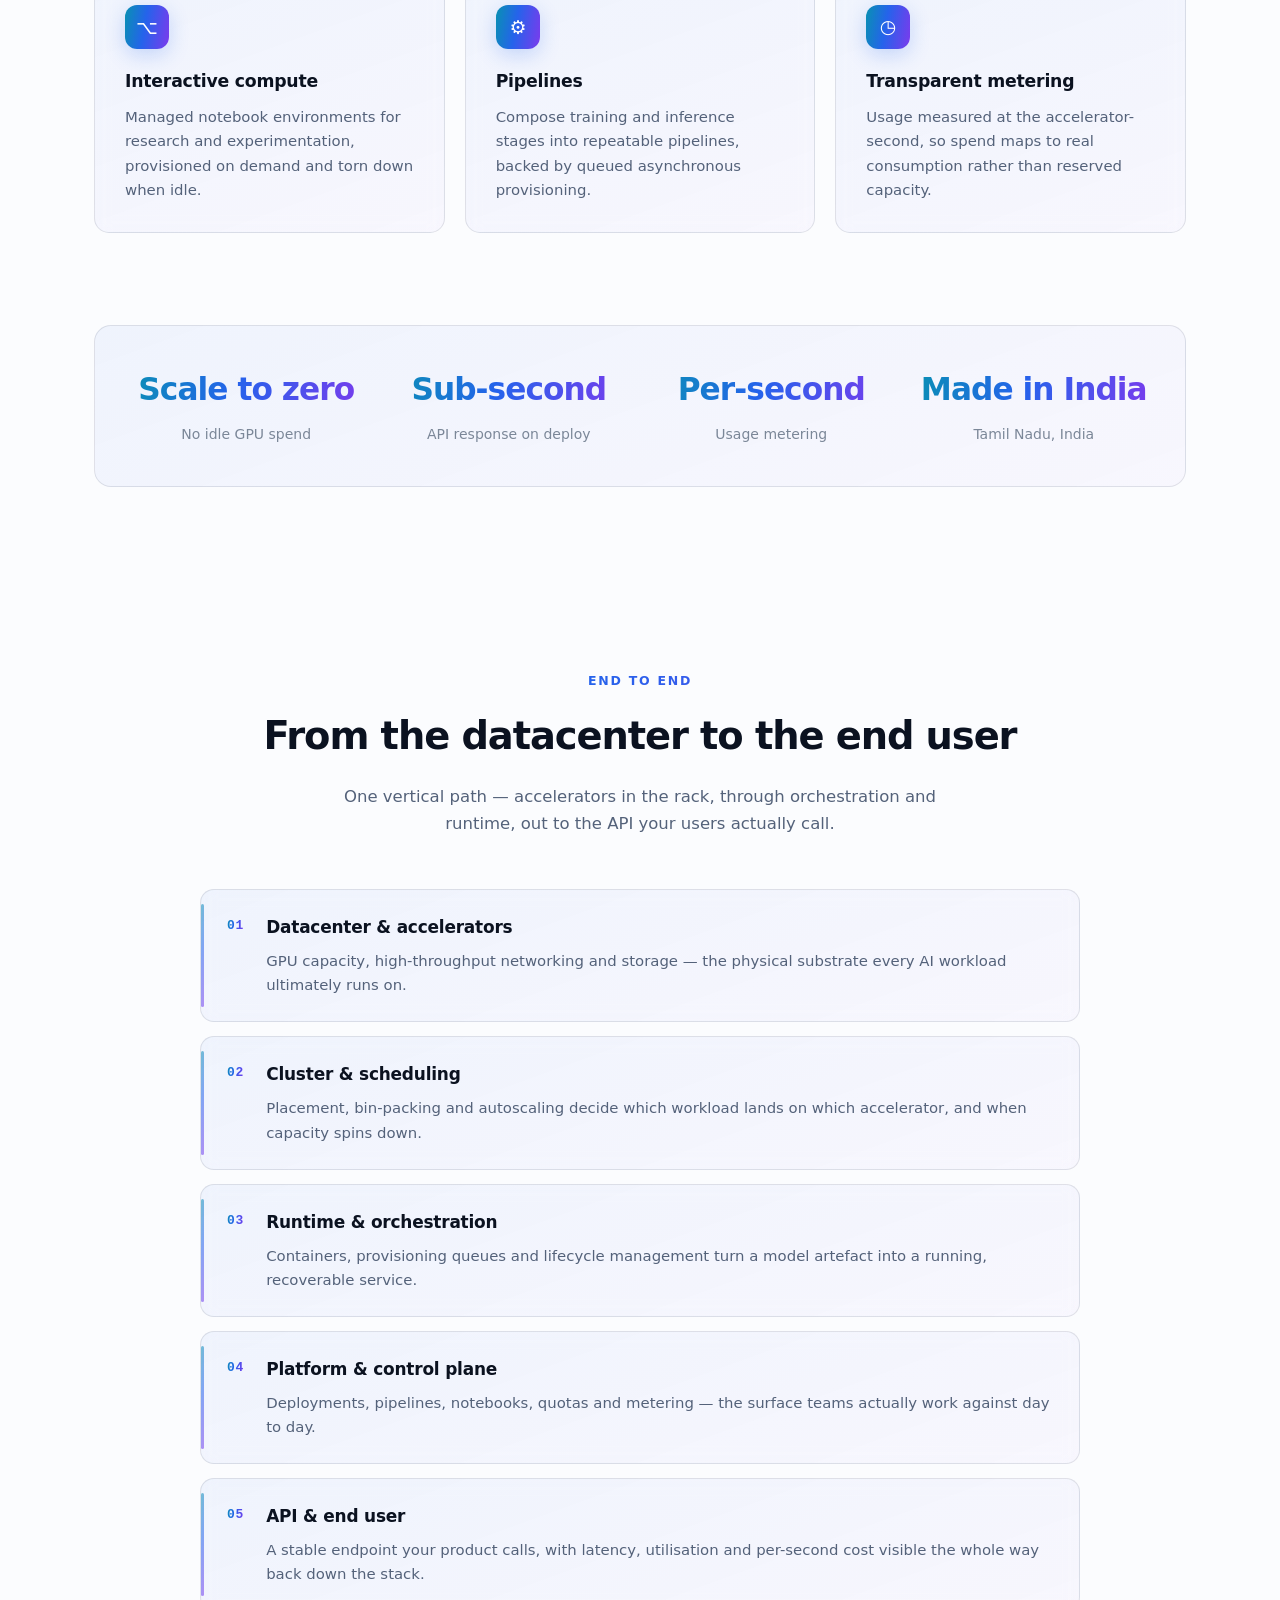
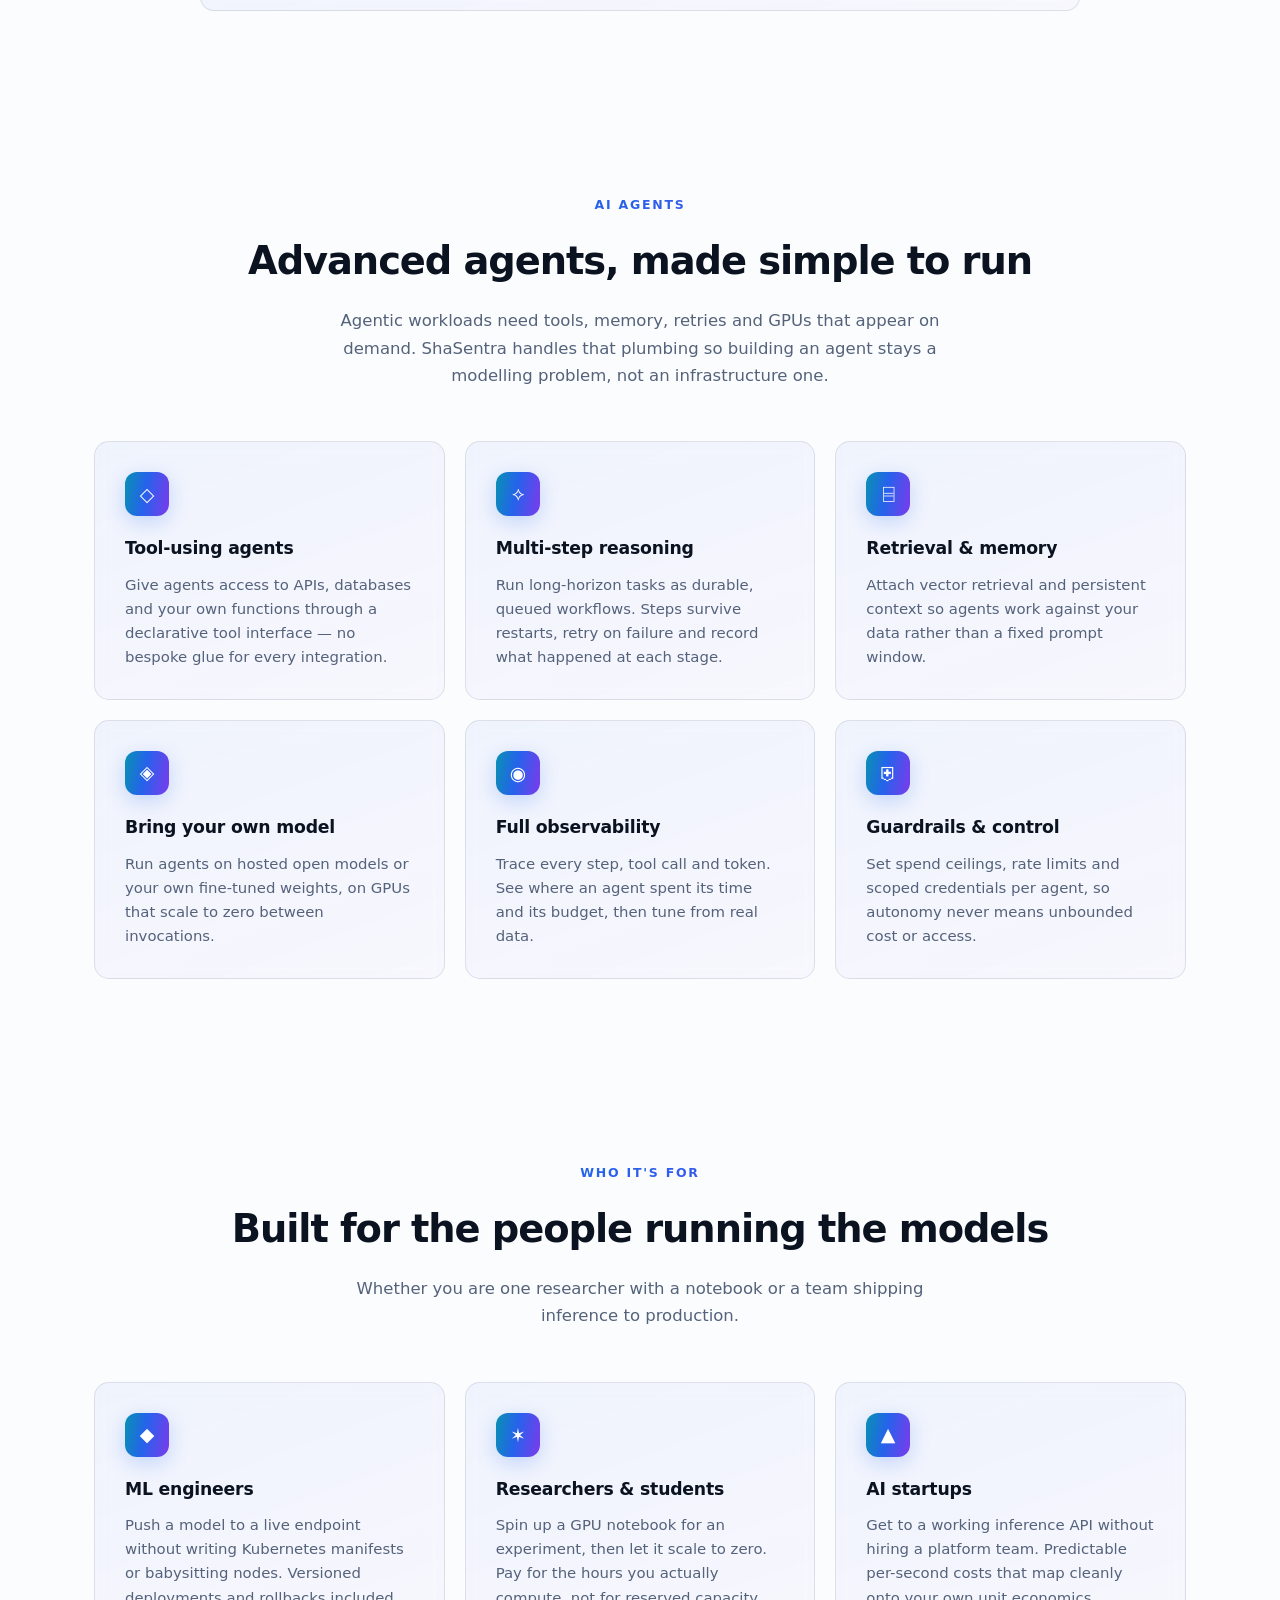
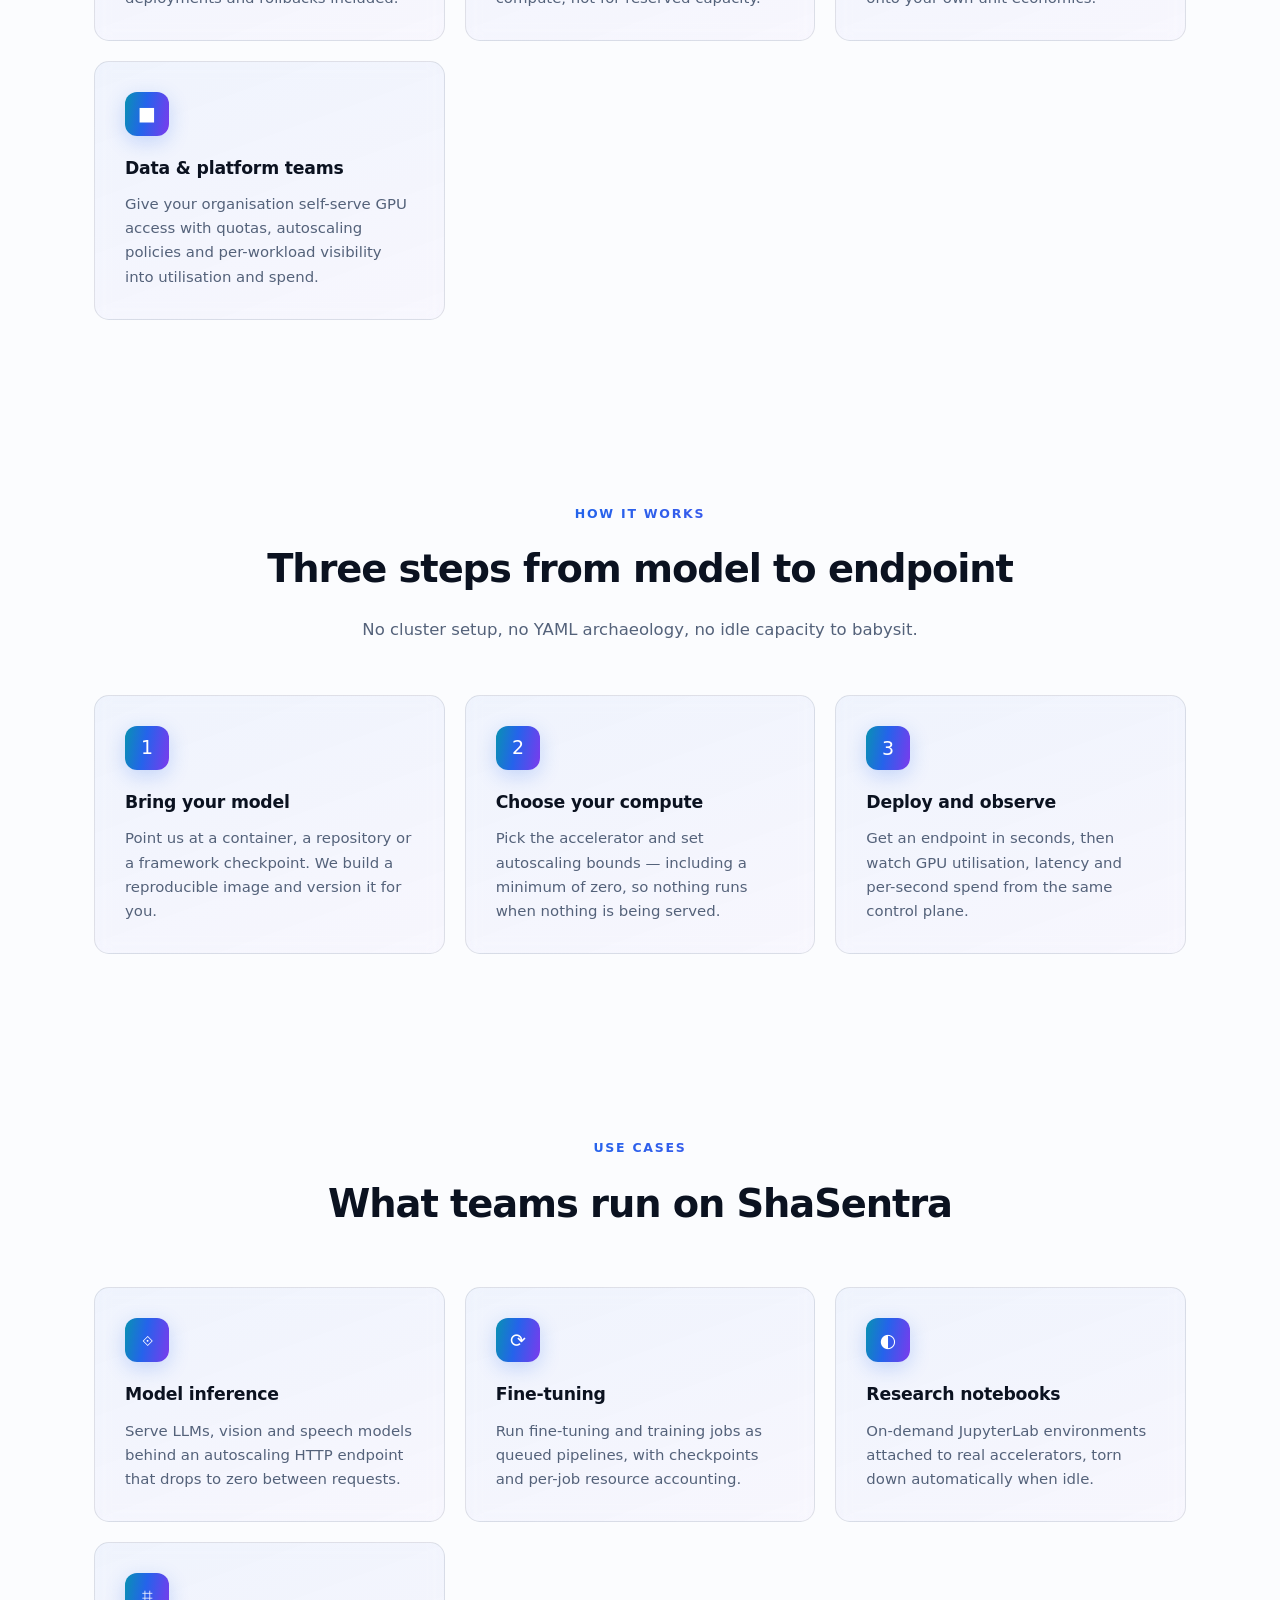
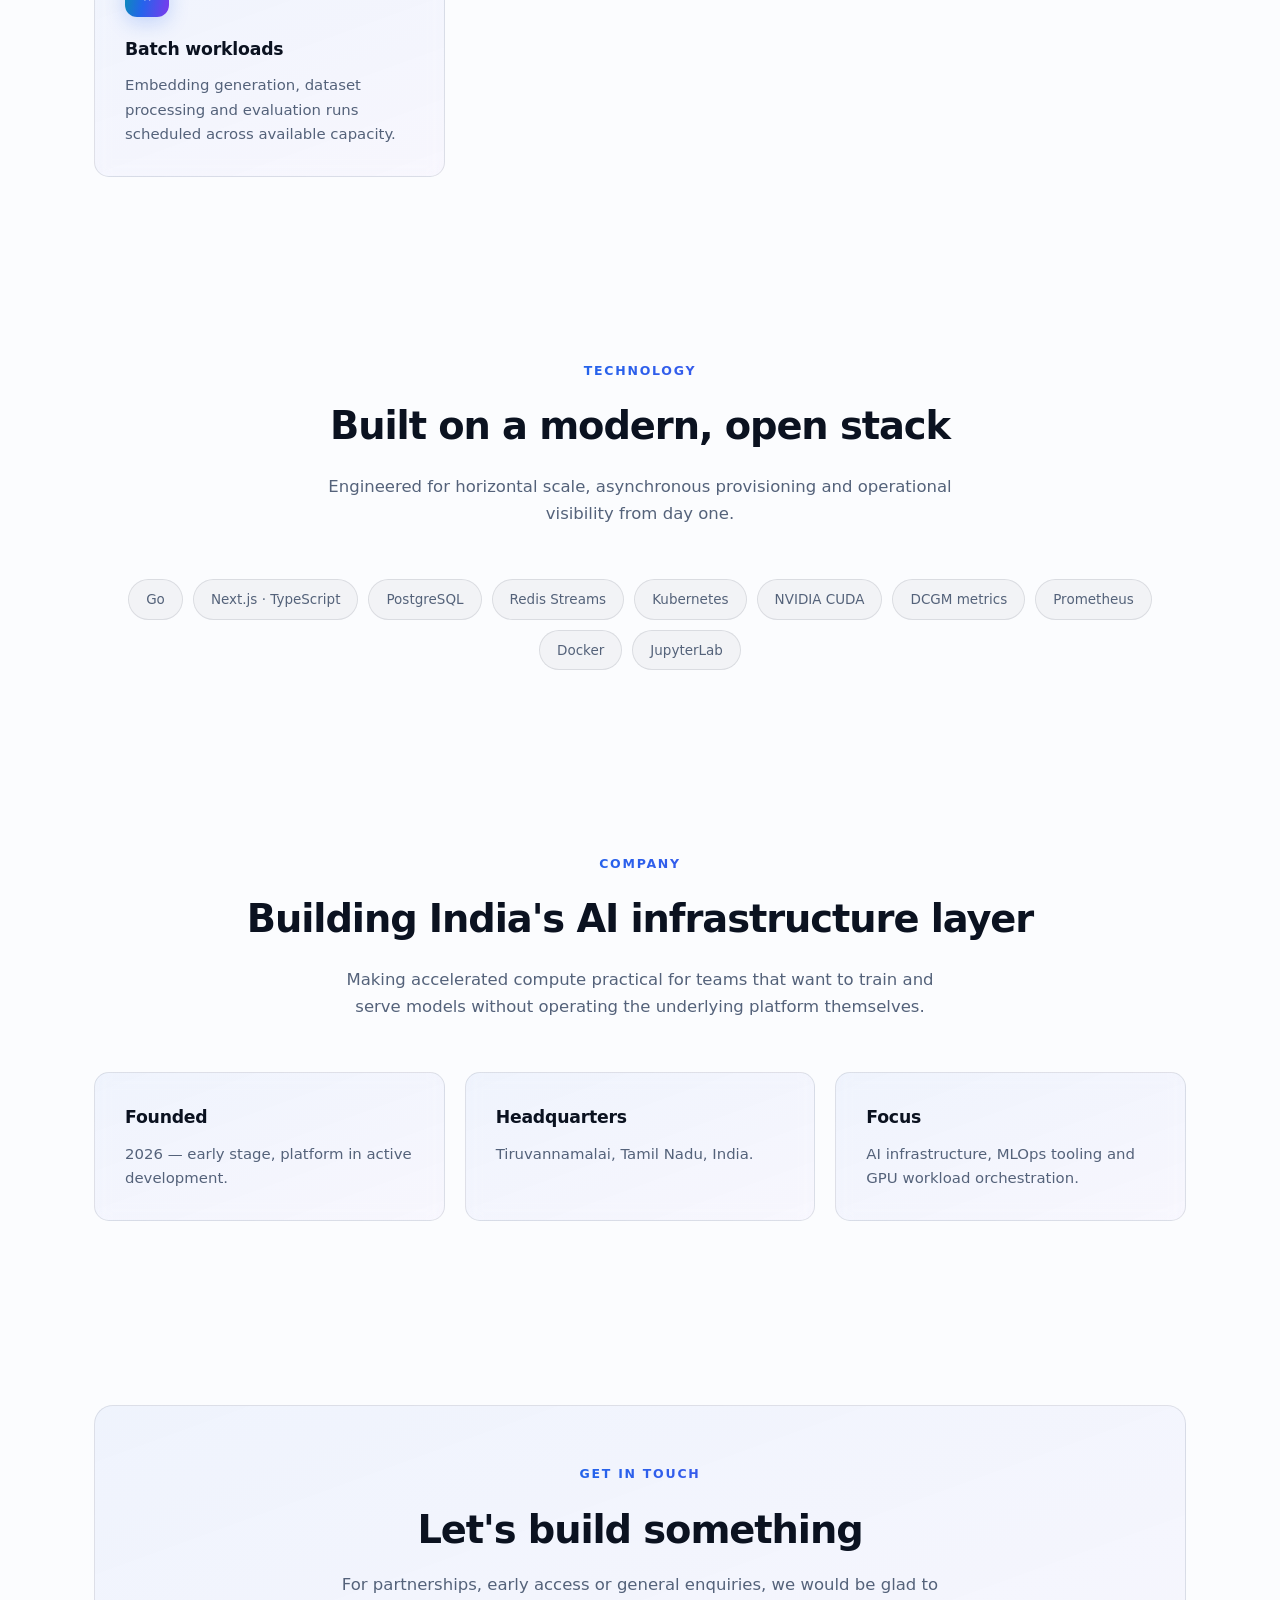
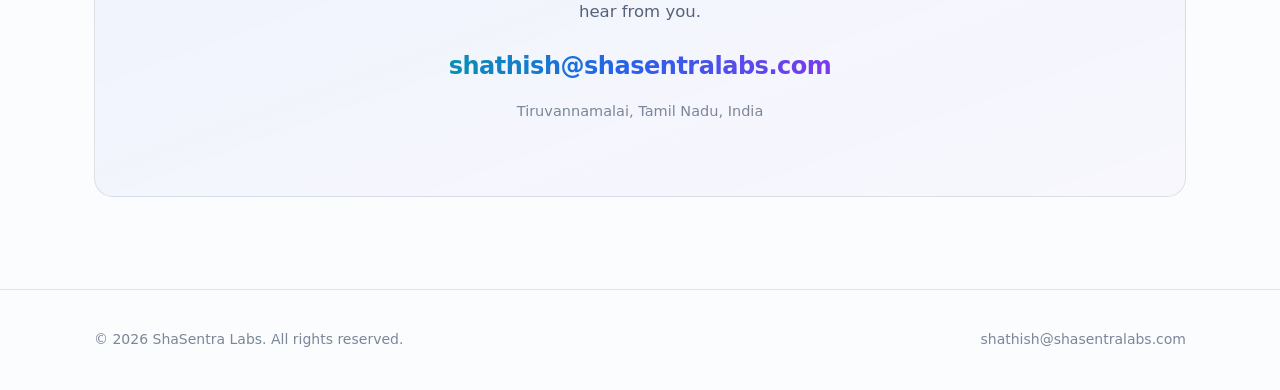
==== commit 4f34a282: "Add light/dark themes with toggle, futuristic hero terminal, scroll reveals; add AI agents, datacent" ====
--- a/index.html
+++ b/index.html
@@ -10,183 +10,292 @@
 <meta property="og:description" content="Deploy ML models, orchestrate GPU workloads, and scale training and inference from a single control plane. Built in India.">
 <meta property="og:type" content="website">
 <meta property="og:url" content="https://shasentralabs.com/">
-<meta name="theme-color" content="#05070f">
+<meta name="theme-color" content="#ffffff" media="(prefers-color-scheme: light)">
+<meta name="theme-color" content="#05070f" media="(prefers-color-scheme: dark)">
 <meta name="twitter:card" content="summary_large_image">
 <link rel="icon" href="data:image/svg+xml,<svg xmlns='http://www.w3.org/2000/svg' viewBox='0 0 100 100'><text y='.9em' font-size='90'>⚡</text></svg>">
 <style>
   *,*::before,*::after{box-sizing:border-box}
+
+  /* ---------- theme tokens ---------- */
   :root{
-    --bg:#05070f; --bg-2:#080c18;
-    --fg:#dbe3f0; --muted:#8f9bb3; --dim:#6b7689;
-    --line:rgba(148,163,184,.14);
+    --bg:#fbfcfe; --panel:#ffffff;
+    --fg:#0b1220; --muted:#54627a; --dim:#7b8798;
+    --line:rgba(15,23,42,.10); --line-strong:rgba(15,23,42,.16);
+    --cyan:#0891b2; --blue:#2563eb; --purple:#7c3aed;
+    --grad:linear-gradient(100deg,#0891b2,#2563eb 45%,#7c3aed);
+    --glass:linear-gradient(160deg,rgba(37,99,235,.055),rgba(124,58,237,.028));
+    --glow-a:rgba(37,99,235,.22); --glow-b:rgba(124,58,237,.18);
+    --chip:rgba(15,23,42,.035);
+    --on-grad:#ffffff;
+    --code-bg:#0d1424; --code-fg:#dbe4f4;
+    --grid-op:.6; --aurora-op:.9; --shadow:0 18px 50px rgba(15,23,42,.09);
+    --max:1140px;
+  }
+  :root[data-theme="dark"]{
+    --bg:#05070f; --panel:#0a0f1c;
+    --fg:#dde5f2; --muted:#93a0b8; --dim:#6d7889;
+    --line:rgba(148,163,184,.15); --line-strong:rgba(148,163,184,.26);
     --cyan:#22d3ee; --blue:#3b82f6; --purple:#a855f7;
     --grad:linear-gradient(100deg,#22d3ee,#3b82f6 45%,#a855f7);
-    --max:1140px;
-  }
+    --glass:linear-gradient(160deg,rgba(148,163,184,.08),rgba(148,163,184,.02));
+    --glow-a:rgba(59,130,246,.5); --glow-b:rgba(168,85,247,.4);
+    --chip:rgba(148,163,184,.06);
+    --on-grad:#04070e;
+    --code-bg:#070c17; --code-fg:#cfdcf0;
+    --grid-op:.5; --aurora-op:.55; --shadow:0 18px 50px rgba(0,0,0,.5);
+  }
+  @media (prefers-color-scheme: dark){
+    :root:not([data-theme]){
+      --bg:#05070f; --panel:#0a0f1c;
+      --fg:#dde5f2; --muted:#93a0b8; --dim:#6d7889;
+      --line:rgba(148,163,184,.15); --line-strong:rgba(148,163,184,.26);
+      --cyan:#22d3ee; --blue:#3b82f6; --purple:#a855f7;
+      --grad:linear-gradient(100deg,#22d3ee,#3b82f6 45%,#a855f7);
+      --glass:linear-gradient(160deg,rgba(148,163,184,.08),rgba(148,163,184,.02));
+      --glow-a:rgba(59,130,246,.5); --glow-b:rgba(168,85,247,.4);
+      --chip:rgba(148,163,184,.06);
+      --on-grad:#04070e;
+      --code-bg:#070c17; --code-fg:#cfdcf0;
+      --grid-op:.5; --aurora-op:.55; --shadow:0 18px 50px rgba(0,0,0,.5);
+    }
+  }
+
   html{-webkit-text-size-adjust:100%; scroll-behavior:smooth}
   body{
     margin:0; background:var(--bg); color:var(--fg); overflow-x:hidden;
     font:16px/1.65 ui-sans-serif,system-ui,-apple-system,"Segoe UI",Inter,Roboto,sans-serif;
-    -webkit-font-smoothing:antialiased;
+    -webkit-font-smoothing:antialiased; transition:background .35s ease, color .35s ease;
   }
   a{color:inherit; text-decoration:none}
   .wrap{max-width:var(--max); margin:0 auto; padding:0 24px; position:relative}
 
-  /* ambient background */
+  /* ---------- ambient ---------- */
   .aurora{position:fixed; inset:0; pointer-events:none; z-index:0; overflow:hidden}
-  .aurora::before,.aurora::after{
-    content:""; position:absolute; border-radius:50%; filter:blur(120px); opacity:.5;
-  }
-  .aurora::before{
-    width:820px; height:820px; top:-380px; left:50%; transform:translateX(-58%);
-    background:radial-gradient(circle,rgba(59,130,246,.55),transparent 62%);
-  }
-  .aurora::after{
-    width:680px; height:680px; top:-180px; right:-220px;
-    background:radial-gradient(circle,rgba(168,85,247,.42),transparent 62%);
-  }
+  .orb{position:absolute; border-radius:50%; filter:blur(120px); opacity:var(--aurora-op)}
+  .orb.a{width:840px;height:840px; top:-400px; left:50%; transform:translateX(-55%);
+    background:radial-gradient(circle,var(--glow-a),transparent 62%); animation:drift1 22s ease-in-out infinite}
+  .orb.b{width:660px;height:660px; top:-160px; right:-230px;
+    background:radial-gradient(circle,var(--glow-b),transparent 62%); animation:drift2 26s ease-in-out infinite}
+  .orb.c{width:520px;height:520px; top:52%; left:-200px;
+    background:radial-gradient(circle,var(--glow-a),transparent 65%); opacity:calc(var(--aurora-op)*.6);
+    animation:drift1 30s ease-in-out infinite reverse}
+  @keyframes drift1{0%,100%{transform:translateX(-55%) translateY(0)}50%{transform:translateX(-48%) translateY(38px)}}
+  @keyframes drift2{0%,100%{transform:translate(0,0)}50%{transform:translate(-40px,30px)}}
   .grid-bg{
     position:fixed; inset:0; z-index:0; pointer-events:none;
     background-image:linear-gradient(var(--line) 1px,transparent 1px),
                      linear-gradient(90deg,var(--line) 1px,transparent 1px);
-    background-size:56px 56px;
-    mask-image:radial-gradient(ellipse 90% 55% at 50% 0%,#000 30%,transparent 78%);
-    -webkit-mask-image:radial-gradient(ellipse 90% 55% at 50% 0%,#000 30%,transparent 78%);
-    opacity:.55;
+    background-size:58px 58px;
+    mask-image:radial-gradient(ellipse 92% 58% at 50% 0%,#000 28%,transparent 76%);
+    -webkit-mask-image:radial-gradient(ellipse 92% 58% at 50% 0%,#000 28%,transparent 76%);
+    opacity:var(--grid-op);
   }
   main,header,footer{position:relative; z-index:1}
 
-  /* nav */
-  header{position:sticky; top:0; z-index:20; border-bottom:1px solid var(--line);
-    background:rgba(5,7,15,.72); backdrop-filter:blur(14px) saturate(160%)}
-  .nav{display:flex; align-items:center; justify-content:space-between; height:66px}
+  /* ---------- nav ---------- */
+  header{position:sticky; top:0; z-index:30; border-bottom:1px solid var(--line);
+    background:color-mix(in srgb, var(--bg) 76%, transparent);
+    backdrop-filter:blur(16px) saturate(170%)}
+  .nav{display:flex; align-items:center; justify-content:space-between; height:68px; gap:18px}
   .brand{display:flex; align-items:center; gap:11px; font-weight:660; letter-spacing:-.015em; font-size:16.5px}
-  .mark{width:30px; height:30px; border-radius:9px; background:var(--grad);
-    display:grid; place-items:center; color:#04070e; font-size:15px; font-weight:850;
-    box-shadow:0 0 22px rgba(59,130,246,.45)}
+  .mark{width:31px;height:31px; border-radius:9px; background:var(--grad); display:grid; place-items:center;
+    color:var(--on-grad); font-size:15px; font-weight:850; box-shadow:0 0 22px var(--glow-a)}
   .nav-links{display:flex; gap:30px; font-size:14.5px}
-  .nav-links a{color:var(--muted); transition:color .18s}
+  .nav-links a{color:var(--muted); transition:color .18s; position:relative}
+  .nav-links a::after{content:""; position:absolute; left:0; right:100%; bottom:-6px; height:1.5px;
+    background:var(--grad); transition:right .28s ease}
   .nav-links a:hover{color:var(--fg)}
-  .nav-cta{border:1px solid var(--line); padding:8px 16px; border-radius:8px; font-size:14px;
-    color:var(--fg); transition:border-color .2s, background .2s}
-  .nav-cta:hover{border-color:rgba(59,130,246,.6); background:rgba(59,130,246,.08)}
-  @media(max-width:820px){ .nav-links{display:none} }
-
-  /* hero */
-  .hero{padding:118px 0 96px; text-align:center}
+  .nav-links a:hover::after{right:0}
+  .nav-right{display:flex; align-items:center; gap:12px}
+  .icon-btn{width:36px;height:36px; border-radius:9px; border:1px solid var(--line); background:var(--chip);
+    display:grid; place-items:center; cursor:pointer; color:var(--fg); font-size:15px; line-height:1;
+    transition:border-color .2s, transform .2s}
+  .icon-btn:hover{border-color:var(--line-strong); transform:translateY(-1px)}
+  .nav-cta{border:1px solid var(--line); padding:9px 17px; border-radius:9px; font-size:14px; font-weight:550;
+    transition:border-color .2s, background .2s, transform .2s}
+  .nav-cta:hover{border-color:var(--blue); background:var(--chip); transform:translateY(-1px)}
+  @media(max-width:860px){ .nav-links{display:none} }
+
+  /* ---------- reveal ---------- */
+  .rv{opacity:0; transform:translateY(22px); transition:opacity .7s cubic-bezier(.2,.7,.3,1), transform .7s cubic-bezier(.2,.7,.3,1)}
+  .rv.in{opacity:1; transform:none}
+
+  /* ---------- hero ---------- */
+  .hero{padding:104px 0 40px; text-align:center}
   .pill{display:inline-flex; align-items:center; gap:9px; font-size:12.5px; font-weight:550;
-    letter-spacing:.02em; color:#c7d5ea; padding:7px 16px; border-radius:100px;
-    border:1px solid var(--line); background:rgba(148,163,184,.06); margin-bottom:30px}
-  .dot{width:6px; height:6px; border-radius:50%; background:var(--cyan);
-    box-shadow:0 0 10px var(--cyan); animation:pulse 2.4s ease-in-out infinite}
-  @keyframes pulse{0%,100%{opacity:1}50%{opacity:.35}}
-  h1{font-size:clamp(2.4rem,6.4vw,4.35rem); line-height:1.05; letter-spacing:-.035em;
-    margin:0 0 24px; font-weight:700}
+    color:var(--muted); padding:7px 16px; border-radius:100px;
+    border:1px solid var(--line); background:var(--chip); margin-bottom:28px}
+  .dot{width:6px;height:6px; border-radius:50%; background:var(--cyan); box-shadow:0 0 10px var(--cyan);
+    animation:pulse 2.4s ease-in-out infinite}
+  @keyframes pulse{0%,100%{opacity:1}50%{opacity:.3}}
+  h1{font-size:clamp(2.35rem,6.2vw,4.25rem); line-height:1.06; letter-spacing:-.035em; margin:0 0 22px; font-weight:700}
   .grad{background:var(--grad); -webkit-background-clip:text; background-clip:text;
     color:transparent; -webkit-text-fill-color:transparent}
-  .lede{font-size:clamp(1.04rem,2.1vw,1.22rem); color:var(--muted); max-width:63ch;
-    margin:0 auto 40px}
+  .lede{font-size:clamp(1.03rem,2.1vw,1.2rem); color:var(--muted); max-width:62ch; margin:0 auto 36px}
   .cta{display:flex; gap:14px; justify-content:center; flex-wrap:wrap}
   .btn{display:inline-block; padding:13px 27px; border-radius:10px; font-weight:600; font-size:15px;
-    border:1px solid transparent; transition:transform .18s, box-shadow .22s, border-color .2s}
-  .btn-primary{background:var(--grad); color:#04070e; box-shadow:0 8px 30px rgba(59,130,246,.34)}
-  .btn-primary:hover{transform:translateY(-2px); box-shadow:0 12px 40px rgba(59,130,246,.5)}
-  .btn-ghost{border-color:var(--line); color:var(--fg); background:rgba(148,163,184,.04)}
-  .btn-ghost:hover{border-color:rgba(59,130,246,.55); transform:translateY(-2px)}
-
-  /* sections */
-  section{padding:96px 0}
-  .sec-head{text-align:center; margin-bottom:56px}
+    border:1px solid transparent; cursor:pointer;
+    transition:transform .2s, box-shadow .24s, border-color .2s}
+  .btn-primary{background:var(--grad); color:var(--on-grad); box-shadow:0 10px 32px var(--glow-a)}
+  .btn-primary:hover{transform:translateY(-2px); box-shadow:0 16px 44px var(--glow-a)}
+  .btn-ghost{border-color:var(--line-strong); color:var(--fg); background:var(--chip)}
+  .btn-ghost:hover{border-color:var(--blue); transform:translateY(-2px)}
+
+  /* ---------- terminal ---------- */
+  .term-wrap{max-width:800px; margin:64px auto 0; position:relative}
+  .term-wrap::before{content:""; position:absolute; inset:-1px; border-radius:15px; background:var(--grad);
+    opacity:.45; filter:blur(22px); z-index:-1}
+  .term{border:1px solid var(--line-strong); border-radius:14px; overflow:hidden;
+    background:var(--code-bg); box-shadow:var(--shadow); text-align:left}
+  .term-bar{display:flex; align-items:center; gap:8px; padding:12px 15px;
+    border-bottom:1px solid rgba(148,163,184,.14); background:rgba(148,163,184,.05)}
+  .tdot{width:11px;height:11px;border-radius:50%}
+  .tdot:nth-child(1){background:#ff5f57}.tdot:nth-child(2){background:#febc2e}.tdot:nth-child(3){background:#28c840}
+  .term-title{margin-left:8px; font-size:12.5px; color:#8b98ae; font-family:ui-monospace,SFMono-Regular,Menlo,monospace}
+  .term-body{padding:20px 20px 24px; font:13.5px/1.85 ui-monospace,SFMono-Regular,Menlo,Consolas,monospace;
+    color:var(--code-fg); min-height:186px; white-space:pre-wrap; word-break:break-word}
+  .term-body .p{color:#22d3ee}
+  .term-body .ok{color:#4ade80}
+  .term-body .dimc{color:#6b7689}
+  .cursor{display:inline-block; width:8px; height:15px; background:#22d3ee; vertical-align:-2px;
+    animation:blink 1.05s steps(2,start) infinite}
+  @keyframes blink{to{visibility:hidden}}
+
+  /* ---------- sections ---------- */
+  section{padding:92px 0}
+  .sec-head{text-align:center; margin-bottom:52px}
   .kicker{font-size:12.5px; font-weight:650; letter-spacing:.14em; text-transform:uppercase;
     background:var(--grad); -webkit-background-clip:text; background-clip:text; color:transparent;
-    -webkit-text-fill-color:transparent; display:block; margin-bottom:14px}
-  h2{font-size:clamp(1.75rem,3.6vw,2.5rem); letter-spacing:-.028em; margin:0 0 16px; font-weight:680}
+    -webkit-text-fill-color:transparent; display:block; margin-bottom:13px}
+  h2{font-size:clamp(1.7rem,3.5vw,2.4rem); letter-spacing:-.028em; margin:0 0 15px; font-weight:680}
   .sub{color:var(--muted); max-width:60ch; margin:0 auto; font-size:16.5px}
 
   .grid{display:grid; gap:20px; grid-template-columns:repeat(auto-fit,minmax(285px,1fr))}
   .card{position:relative; border:1px solid var(--line); border-radius:15px; padding:30px;
-    background:linear-gradient(160deg,rgba(148,163,184,.075),rgba(148,163,184,.02));
-    backdrop-filter:blur(8px); overflow:hidden; transition:transform .24s, border-color .24s}
+    background:var(--glass); backdrop-filter:blur(8px); overflow:hidden;
+    transition:transform .26s, box-shadow .26s}
   .card::after{content:""; position:absolute; inset:0; border-radius:15px; padding:1px;
-    background:var(--grad); opacity:0; transition:opacity .24s;
+    background:var(--grad); opacity:0; transition:opacity .26s;
     -webkit-mask:linear-gradient(#000 0 0) content-box,linear-gradient(#000 0 0);
     -webkit-mask-composite:xor; mask-composite:exclude; pointer-events:none}
-  .card:hover{transform:translateY(-4px)}
-  .card:hover::after{opacity:.65}
-  .ico{width:44px; height:44px; border-radius:12px; display:grid; place-items:center;
-    font-size:19px; margin-bottom:18px; color:#04070e; background:var(--grad);
-    box-shadow:0 6px 20px rgba(59,130,246,.3)}
-  .card h3{margin:0 0 10px; font-size:1.09rem; font-weight:640; letter-spacing:-.012em}
+  .card:hover{transform:translateY(-5px); box-shadow:var(--shadow)}
+  .card:hover::after{opacity:.7}
+  .ico{width:44px;height:44px; border-radius:12px; display:grid; place-items:center; font-size:19px;
+    margin-bottom:18px; color:var(--on-grad); background:var(--grad); box-shadow:0 6px 20px var(--glow-a)}
+  .card h3{margin:0 0 10px; font-size:1.08rem; font-weight:640; letter-spacing:-.012em}
   .card p{margin:0; color:var(--muted); font-size:14.9px; line-height:1.62}
 
-  /* stats */
   .stats{display:grid; grid-template-columns:repeat(auto-fit,minmax(190px,1fr)); gap:20px;
     border:1px solid var(--line); border-radius:17px; padding:38px 30px;
-    background:linear-gradient(160deg,rgba(148,163,184,.07),rgba(148,163,184,.015)); text-align:center}
-  .stat b{display:block; font-size:clamp(1.5rem,3.4vw,2.05rem); font-weight:700; letter-spacing:-.03em;
+    background:var(--glass); text-align:center}
+  .stat b{display:block; font-size:clamp(1.4rem,3.2vw,1.95rem); font-weight:700; letter-spacing:-.03em;
     background:var(--grad); -webkit-background-clip:text; background-clip:text; color:transparent;
     -webkit-text-fill-color:transparent; margin-bottom:6px}
   .stat span{font-size:14px; color:var(--dim)}
 
+  /* layered stack */
+  .layers{list-style:none; margin:0; padding:0; display:grid; gap:14px; max-width:880px; margin-inline:auto}
+  .layer{position:relative; display:flex; gap:22px; align-items:flex-start;
+    border:1px solid var(--line); border-radius:14px; padding:24px 26px;
+    background:var(--glass); backdrop-filter:blur(8px);
+    transition:transform .24s, border-color .24s, box-shadow .24s}
+  .layer::before{content:""; position:absolute; left:0; top:14px; bottom:14px; width:3px; border-radius:3px;
+    background:var(--grad); opacity:.55; transition:opacity .24s}
+  .layer:hover{transform:translateX(6px); box-shadow:var(--shadow)}
+  .layer:hover::before{opacity:1}
+  .lnum{flex:0 0 auto; font:650 13px/1 ui-monospace,SFMono-Regular,Menlo,monospace;
+    letter-spacing:.06em; padding-top:5px;
+    background:var(--grad); -webkit-background-clip:text; background-clip:text;
+    color:transparent; -webkit-text-fill-color:transparent}
+  .layer h3{margin:0 0 7px; font-size:1.06rem; font-weight:640; letter-spacing:-.012em}
+  .layer p{margin:0; color:var(--muted); font-size:14.9px; line-height:1.62}
+  @media(max-width:560px){ .layer{flex-direction:column; gap:10px; padding:22px} }
+
   .chips{display:flex; flex-wrap:wrap; gap:10px; justify-content:center}
-  .chip{font-size:13.5px; color:#b8c5da; border:1px solid var(--line);
-    padding:8px 17px; border-radius:100px; background:rgba(148,163,184,.05);
-    transition:border-color .2s, color .2s}
-  .chip:hover{border-color:rgba(34,211,238,.5); color:var(--fg)}
-
-  /* contact */
-  .contact-box{border:1px solid var(--line); border-radius:19px; padding:60px 34px; text-align:center;
-    background:linear-gradient(160deg,rgba(59,130,246,.11),rgba(168,85,247,.06)); position:relative; overflow:hidden}
-  .mail{display:inline-block; margin-top:6px; font-size:clamp(1.05rem,2.6vw,1.5rem); font-weight:650;
+  .chip{font-size:13.5px; color:var(--muted); border:1px solid var(--line);
+    padding:8px 17px; border-radius:100px; background:var(--chip);
+    transition:border-color .2s, color .2s, transform .2s}
+  .chip:hover{border-color:var(--cyan); color:var(--fg); transform:translateY(-2px)}
+
+  .contact-box{border:1px solid var(--line); border-radius:19px; padding:58px 34px; text-align:center;
+    background:var(--glass); position:relative; overflow:hidden}
+  .mail{display:inline-block; margin-top:4px; font-size:clamp(1.05rem,2.6vw,1.5rem); font-weight:650;
     letter-spacing:-.02em; background:var(--grad); -webkit-background-clip:text; background-clip:text;
     color:transparent; -webkit-text-fill-color:transparent}
-  .loc{color:var(--dim); font-size:14.5px; margin-top:14px}
-
-  footer{border-top:1px solid var(--line); padding:40px 0; color:var(--dim); font-size:14px}
+  .loc{color:var(--dim); font-size:14.5px; margin-top:13px}
+
+  footer{border-top:1px solid var(--line); padding:38px 0; color:var(--dim); font-size:14px}
   .foot{display:flex; justify-content:space-between; gap:16px; flex-wrap:wrap; align-items:center}
   .foot a:hover{color:var(--fg)}
+
+  /* skip link */
+  .skip{position:absolute; left:-9999px; top:8px; background:var(--panel); color:var(--fg);
+    padding:10px 16px; border-radius:8px; border:1px solid var(--line-strong); z-index:60}
+  .skip:focus{left:24px}
+  :focus-visible{outline:2px solid var(--blue); outline-offset:3px; border-radius:6px}
 
   @media (prefers-reduced-motion: reduce){
     *{animation:none !important; transition:none !important}
     html{scroll-behavior:auto}
+    .rv{opacity:1; transform:none}
   }
 </style>
 </head>
 <body>
 
-<div class="aurora"></div>
-<div class="grid-bg"></div>
+<a class="skip" href="#main">Skip to content</a>
+
+<div class="aurora" aria-hidden="true">
+  <span class="orb a"></span><span class="orb b"></span><span class="orb c"></span>
+</div>
+<div class="grid-bg" aria-hidden="true"></div>
 
 <header>
   <div class="wrap nav">
     <a class="brand" href="/"><span class="mark">S</span> ShaSentra Labs</a>
     <nav class="nav-links">
       <a href="#platform">Platform</a>
+      <a href="#agents">Agents</a>
+      <a href="#who">Who it's for</a>
       <a href="#stack">Technology</a>
       <a href="#company">Company</a>
     </nav>
-    <a class="nav-cta" href="#contact">Contact</a>
+    <div class="nav-right">
+      <button class="icon-btn" id="theme-toggle" type="button" aria-label="Switch between light and dark theme" title="Switch theme">◐</button>
+      <a class="nav-cta" href="#contact">Contact</a>
+    </div>
   </div>
 </header>
 
-<main>
+<main id="main">
   <div class="wrap hero">
-    <span class="pill"><span class="dot"></span> AI Infrastructure · Built in India</span>
-    <h1>Ship AI workloads without<br class="br"> managing the <span class="grad">infrastructure</span>.</h1>
-    <p class="lede">
+    <span class="pill rv"><span class="dot"></span> AI Infrastructure · Built in India</span>
+    <h1 class="rv">Ship AI workloads without<br> managing the <span class="grad">infrastructure</span>.</h1>
+    <p class="lede rv">
       ShaSentra Labs is an AI infrastructure and MLOps platform. Deploy machine learning
       models, orchestrate GPU workloads, and scale training and inference — from a single
       control plane, with usage-based economics.
     </p>
-    <div class="cta">
+    <div class="cta rv">
       <a class="btn btn-primary" href="#contact">Get in touch</a>
       <a class="btn btn-ghost" href="#platform">Explore the platform</a>
     </div>
+
+    <div class="term-wrap rv">
+      <div class="term">
+        <div class="term-bar">
+          <span class="tdot"></span><span class="tdot"></span><span class="tdot"></span>
+          <span class="term-title">shasentra — deploy</span>
+        </div>
+        <div class="term-body" id="term" aria-hidden="true"></div>
+      </div>
+    </div>
   </div>
 
   <section id="platform">
     <div class="wrap">
-      <div class="sec-head">
+      <div class="sec-head rv">
         <span class="kicker">The Platform</span>
         <h2>The orchestration layer for accelerated compute</h2>
         <p class="sub">
@@ -195,43 +304,25 @@
         </p>
       </div>
       <div class="grid">
-        <div class="card">
-          <div class="ico">◈</div>
-          <h3>Model deployment</h3>
-          <p>Move models from notebook to a running endpoint. Reproducible environments and versioned deployments, without bespoke cluster work.</p>
-        </div>
-        <div class="card">
-          <div class="ico">⇅</div>
-          <h3>GPU orchestration</h3>
-          <p>Schedule and place workloads across accelerators, with autoscaling rules and scale-to-zero so idle capacity never burns budget.</p>
-        </div>
-        <div class="card">
-          <div class="ico">◎</div>
-          <h3>Observability</h3>
-          <p>Per-GPU utilisation, deployment health and Prometheus-compatible metrics — see exactly what is running and what it costs.</p>
-        </div>
-        <div class="card">
-          <div class="ico">⌥</div>
-          <h3>Interactive compute</h3>
-          <p>Managed notebook environments for research and experimentation, provisioned on demand and torn down when idle.</p>
-        </div>
-        <div class="card">
-          <div class="ico">⚙</div>
-          <h3>Pipelines</h3>
-          <p>Compose training and inference stages into repeatable pipelines, backed by queued asynchronous provisioning.</p>
-        </div>
-        <div class="card">
-          <div class="ico">◷</div>
-          <h3>Transparent metering</h3>
-          <p>Usage measured at the accelerator-second, so spend maps to real consumption rather than reserved capacity.</p>
-        </div>
+        <div class="card rv"><div class="ico">◈</div><h3>Model deployment</h3>
+          <p>Move models from notebook to a running endpoint. Reproducible environments and versioned deployments, without bespoke cluster work.</p></div>
+        <div class="card rv"><div class="ico">⇅</div><h3>GPU orchestration</h3>
+          <p>Schedule and place workloads across accelerators, with autoscaling rules and scale-to-zero so idle capacity never burns budget.</p></div>
+        <div class="card rv"><div class="ico">◎</div><h3>Observability</h3>
+          <p>Per-GPU utilisation, deployment health and Prometheus-compatible metrics — see exactly what is running and what it costs.</p></div>
+        <div class="card rv"><div class="ico">⌥</div><h3>Interactive compute</h3>
+          <p>Managed notebook environments for research and experimentation, provisioned on demand and torn down when idle.</p></div>
+        <div class="card rv"><div class="ico">⚙</div><h3>Pipelines</h3>
+          <p>Compose training and inference stages into repeatable pipelines, backed by queued asynchronous provisioning.</p></div>
+        <div class="card rv"><div class="ico">◷</div><h3>Transparent metering</h3>
+          <p>Usage measured at the accelerator-second, so spend maps to real consumption rather than reserved capacity.</p></div>
       </div>
     </div>
   </section>
 
   <section style="padding-top:0">
     <div class="wrap">
-      <div class="stats">
+      <div class="stats rv">
         <div class="stat"><b>Scale to zero</b><span>No idle GPU spend</span></div>
         <div class="stat"><b>Sub-second</b><span>API response on deploy</span></div>
         <div class="stat"><b>Per-second</b><span>Usage metering</span></div>
@@ -240,23 +331,142 @@
     </div>
   </section>
 
+  <section id="fullstack">
+    <div class="wrap">
+      <div class="sec-head rv">
+        <span class="kicker">End to end</span>
+        <h2>From the datacenter to the end user</h2>
+        <p class="sub">
+          One vertical path — accelerators in the rack, through orchestration and runtime,
+          out to the API your users actually call.
+        </p>
+      </div>
+      <ol class="layers rv">
+        <li class="layer">
+          <span class="lnum">01</span>
+          <div><h3>Datacenter &amp; accelerators</h3>
+          <p>GPU capacity, high-throughput networking and storage — the physical substrate every AI workload ultimately runs on.</p></div>
+        </li>
+        <li class="layer">
+          <span class="lnum">02</span>
+          <div><h3>Cluster &amp; scheduling</h3>
+          <p>Placement, bin-packing and autoscaling decide which workload lands on which accelerator, and when capacity spins down.</p></div>
+        </li>
+        <li class="layer">
+          <span class="lnum">03</span>
+          <div><h3>Runtime &amp; orchestration</h3>
+          <p>Containers, provisioning queues and lifecycle management turn a model artefact into a running, recoverable service.</p></div>
+        </li>
+        <li class="layer">
+          <span class="lnum">04</span>
+          <div><h3>Platform &amp; control plane</h3>
+          <p>Deployments, pipelines, notebooks, quotas and metering — the surface teams actually work against day to day.</p></div>
+        </li>
+        <li class="layer">
+          <span class="lnum">05</span>
+          <div><h3>API &amp; end user</h3>
+          <p>A stable endpoint your product calls, with latency, utilisation and per-second cost visible the whole way back down the stack.</p></div>
+        </li>
+      </ol>
+    </div>
+  </section>
+
+  <section id="agents">
+    <div class="wrap">
+      <div class="sec-head rv">
+        <span class="kicker">AI Agents</span>
+        <h2>Advanced agents, made simple to run</h2>
+        <p class="sub">
+          Agentic workloads need tools, memory, retries and GPUs that appear on demand.
+          ShaSentra handles that plumbing so building an agent stays a modelling problem,
+          not an infrastructure one.
+        </p>
+      </div>
+      <div class="grid">
+        <div class="card rv"><div class="ico">◇</div><h3>Tool-using agents</h3>
+          <p>Give agents access to APIs, databases and your own functions through a declarative tool interface — no bespoke glue for every integration.</p></div>
+        <div class="card rv"><div class="ico">⟡</div><h3>Multi-step reasoning</h3>
+          <p>Run long-horizon tasks as durable, queued workflows. Steps survive restarts, retry on failure and record what happened at each stage.</p></div>
+        <div class="card rv"><div class="ico">⌸</div><h3>Retrieval &amp; memory</h3>
+          <p>Attach vector retrieval and persistent context so agents work against your data rather than a fixed prompt window.</p></div>
+        <div class="card rv"><div class="ico">◈</div><h3>Bring your own model</h3>
+          <p>Run agents on hosted open models or your own fine-tuned weights, on GPUs that scale to zero between invocations.</p></div>
+        <div class="card rv"><div class="ico">◉</div><h3>Full observability</h3>
+          <p>Trace every step, tool call and token. See where an agent spent its time and its budget, then tune from real data.</p></div>
+        <div class="card rv"><div class="ico">⛨</div><h3>Guardrails &amp; control</h3>
+          <p>Set spend ceilings, rate limits and scoped credentials per agent, so autonomy never means unbounded cost or access.</p></div>
+      </div>
+    </div>
+  </section>
+
+  <section id="who">
+    <div class="wrap">
+      <div class="sec-head rv">
+        <span class="kicker">Who it's for</span>
+        <h2>Built for the people running the models</h2>
+        <p class="sub">Whether you are one researcher with a notebook or a team shipping inference to production.</p>
+      </div>
+      <div class="grid">
+        <div class="card rv"><div class="ico">◆</div><h3>ML engineers</h3>
+          <p>Push a model to a live endpoint without writing Kubernetes manifests or babysitting nodes. Versioned deployments and rollbacks included.</p></div>
+        <div class="card rv"><div class="ico">✶</div><h3>Researchers &amp; students</h3>
+          <p>Spin up a GPU notebook for an experiment, then let it scale to zero. Pay for the hours you actually compute, not for reserved capacity.</p></div>
+        <div class="card rv"><div class="ico">▲</div><h3>AI startups</h3>
+          <p>Get to a working inference API without hiring a platform team. Predictable per-second costs that map cleanly onto your own unit economics.</p></div>
+        <div class="card rv"><div class="ico">■</div><h3>Data &amp; platform teams</h3>
+          <p>Give your organisation self-serve GPU access with quotas, autoscaling policies and per-workload visibility into utilisation and spend.</p></div>
+      </div>
+    </div>
+  </section>
+
+  <section id="how">
+    <div class="wrap">
+      <div class="sec-head rv">
+        <span class="kicker">How it works</span>
+        <h2>Three steps from model to endpoint</h2>
+        <p class="sub">No cluster setup, no YAML archaeology, no idle capacity to babysit.</p>
+      </div>
+      <div class="grid">
+        <div class="card rv"><div class="ico">1</div><h3>Bring your model</h3>
+          <p>Point us at a container, a repository or a framework checkpoint. We build a reproducible image and version it for you.</p></div>
+        <div class="card rv"><div class="ico">2</div><h3>Choose your compute</h3>
+          <p>Pick the accelerator and set autoscaling bounds — including a minimum of zero, so nothing runs when nothing is being served.</p></div>
+        <div class="card rv"><div class="ico">3</div><h3>Deploy and observe</h3>
+          <p>Get an endpoint in seconds, then watch GPU utilisation, latency and per-second spend from the same control plane.</p></div>
+      </div>
+    </div>
+  </section>
+
+  <section id="usecases">
+    <div class="wrap">
+      <div class="sec-head rv">
+        <span class="kicker">Use cases</span>
+        <h2>What teams run on ShaSentra</h2>
+      </div>
+      <div class="grid">
+        <div class="card rv"><div class="ico">⟐</div><h3>Model inference</h3>
+          <p>Serve LLMs, vision and speech models behind an autoscaling HTTP endpoint that drops to zero between requests.</p></div>
+        <div class="card rv"><div class="ico">⟳</div><h3>Fine-tuning</h3>
+          <p>Run fine-tuning and training jobs as queued pipelines, with checkpoints and per-job resource accounting.</p></div>
+        <div class="card rv"><div class="ico">◐</div><h3>Research notebooks</h3>
+          <p>On-demand JupyterLab environments attached to real accelerators, torn down automatically when idle.</p></div>
+        <div class="card rv"><div class="ico">⌗</div><h3>Batch workloads</h3>
+          <p>Embedding generation, dataset processing and evaluation runs scheduled across available capacity.</p></div>
+      </div>
+    </div>
+  </section>
+
   <section id="stack">
     <div class="wrap">
-      <div class="sec-head">
+      <div class="sec-head rv">
         <span class="kicker">Technology</span>
         <h2>Built on a modern, open stack</h2>
         <p class="sub">Engineered for horizontal scale, asynchronous provisioning and operational visibility from day one.</p>
       </div>
-      <div class="chips">
-        <span class="chip">Go</span>
-        <span class="chip">Next.js · TypeScript</span>
-        <span class="chip">PostgreSQL</span>
-        <span class="chip">Redis Streams</span>
-        <span class="chip">Kubernetes</span>
-        <span class="chip">NVIDIA CUDA</span>
-        <span class="chip">DCGM metrics</span>
-        <span class="chip">Prometheus</span>
-        <span class="chip">Docker</span>
+      <div class="chips rv">
+        <span class="chip">Go</span><span class="chip">Next.js · TypeScript</span><span class="chip">PostgreSQL</span>
+        <span class="chip">Redis Streams</span><span class="chip">Kubernetes</span><span class="chip">NVIDIA CUDA</span>
+        <span class="chip">DCGM metrics</span><span class="chip">Prometheus</span><span class="chip">Docker</span>
         <span class="chip">JupyterLab</span>
       </div>
     </div>
@@ -264,7 +474,7 @@
 
   <section id="company">
     <div class="wrap">
-      <div class="sec-head">
+      <div class="sec-head rv">
         <span class="kicker">Company</span>
         <h2>Building India's AI infrastructure layer</h2>
         <p class="sub">
@@ -273,25 +483,16 @@
         </p>
       </div>
       <div class="grid">
-        <div class="card">
-          <h3>Founded</h3>
-          <p>2026 — early stage, platform in active development.</p>
-        </div>
-        <div class="card">
-          <h3>Headquarters</h3>
-          <p>Tiruvannamalai, Tamil Nadu, India.</p>
-        </div>
-        <div class="card">
-          <h3>Focus</h3>
-          <p>AI infrastructure, MLOps tooling and GPU workload orchestration.</p>
-        </div>
+        <div class="card rv"><h3>Founded</h3><p>2026 — early stage, platform in active development.</p></div>
+        <div class="card rv"><h3>Headquarters</h3><p>Tiruvannamalai, Tamil Nadu, India.</p></div>
+        <div class="card rv"><h3>Focus</h3><p>AI infrastructure, MLOps tooling and GPU workload orchestration.</p></div>
       </div>
     </div>
   </section>
 
   <section id="contact">
     <div class="wrap">
-      <div class="contact-box">
+      <div class="contact-box rv">
         <span class="kicker">Get in touch</span>
         <h2 style="margin-bottom:10px">Let's build something</h2>
         <p class="sub" style="margin-bottom:18px">
@@ -311,5 +512,81 @@
   </div>
 </footer>
 
+<script>
+(function(){
+  var root=document.documentElement, btn=document.getElementById('theme-toggle');
+
+  /* theme: stored choice wins, else follow system */
+  try{ var saved=localStorage.getItem('theme'); if(saved) root.setAttribute('data-theme',saved); }catch(e){}
+  function current(){
+    return root.getAttribute('data-theme') ||
+      (window.matchMedia('(prefers-color-scheme: dark)').matches ? 'dark' : 'light');
+  }
+  if(btn){
+    btn.addEventListener('click', function(){
+      var next = current()==='dark' ? 'light' : 'dark';
+      root.setAttribute('data-theme', next);
+      try{ localStorage.setItem('theme', next); }catch(e){}
+      btn.textContent = next==='dark' ? '☾' : '☀';
+    });
+    btn.textContent = current()==='dark' ? '☾' : '☀';
+  }
+
+  var reduce = window.matchMedia('(prefers-reduced-motion: reduce)').matches;
+
+  /* scroll reveal */
+  var items=[].slice.call(document.querySelectorAll('.rv'));
+  if(reduce || !('IntersectionObserver' in window)){
+    items.forEach(function(el){ el.classList.add('in'); });
+  } else {
+    var io=new IntersectionObserver(function(entries){
+      entries.forEach(function(en){
+        if(en.isIntersecting){
+          var sibs=[].slice.call(en.target.parentNode.children).filter(function(n){return n.classList.contains('rv');});
+          en.target.style.transitionDelay=(Math.min(sibs.indexOf(en.target),5)*70)+'ms';
+          en.target.classList.add('in');
+          io.unobserve(en.target);
+        }
+      });
+    },{rootMargin:'0px 0px -8% 0px', threshold:.12});
+    items.forEach(function(el){ io.observe(el); });
+  }
+
+  /* terminal typing */
+  var term=document.getElementById('term');
+  if(term){
+    var lines=[
+      {t:'$ ',c:'p'},{t:'shasentra deploy --model llama-3-8b --gpu a100\n'},
+      {t:'→ building image ................ ',c:'d'},{t:'done\n',c:'ok'},
+      {t:'→ queueing provision job ........ ',c:'d'},{t:'done\n',c:'ok'},
+      {t:'→ scheduling on cluster ......... ',c:'d'},{t:'done\n',c:'ok'},
+      {t:'\nendpoint  '},{t:'https://api.shasentralabs.com/v1/llama-3-8b\n',c:'p'},
+      {t:'status    '},{t:'running',c:'ok'},{t:'   ·  1 × A100  ·  scale-to-zero on\n',c:'d'}
+    ];
+    if(reduce){
+      lines.forEach(function(l){ term.appendChild(mk(l)); });
+    } else {
+      var li=0, ci=0;
+      (function type(){
+        if(li>=lines.length){
+          var cur=document.createElement('span'); cur.className='cursor'; term.appendChild(cur); return;
+        }
+        var l=lines[li];
+        if(ci===0){ term.appendChild(mk({t:'',c:l.c})); }
+        var node=term.lastChild;
+        node.textContent += l.t.charAt(ci); ci++;
+        if(ci>=l.t.length){ li++; ci=0; }
+        setTimeout(type, l.c==='d'?7:18);
+      })();
+    }
+    function mk(l){
+      var s=document.createElement('span');
+      if(l.c==='p') s.className='p'; else if(l.c==='ok') s.className='ok'; else if(l.c==='d') s.className='dimc';
+      s.textContent=l.t; return s;
+    }
+  }
+})();
+</script>
+
 </body>
 </html>
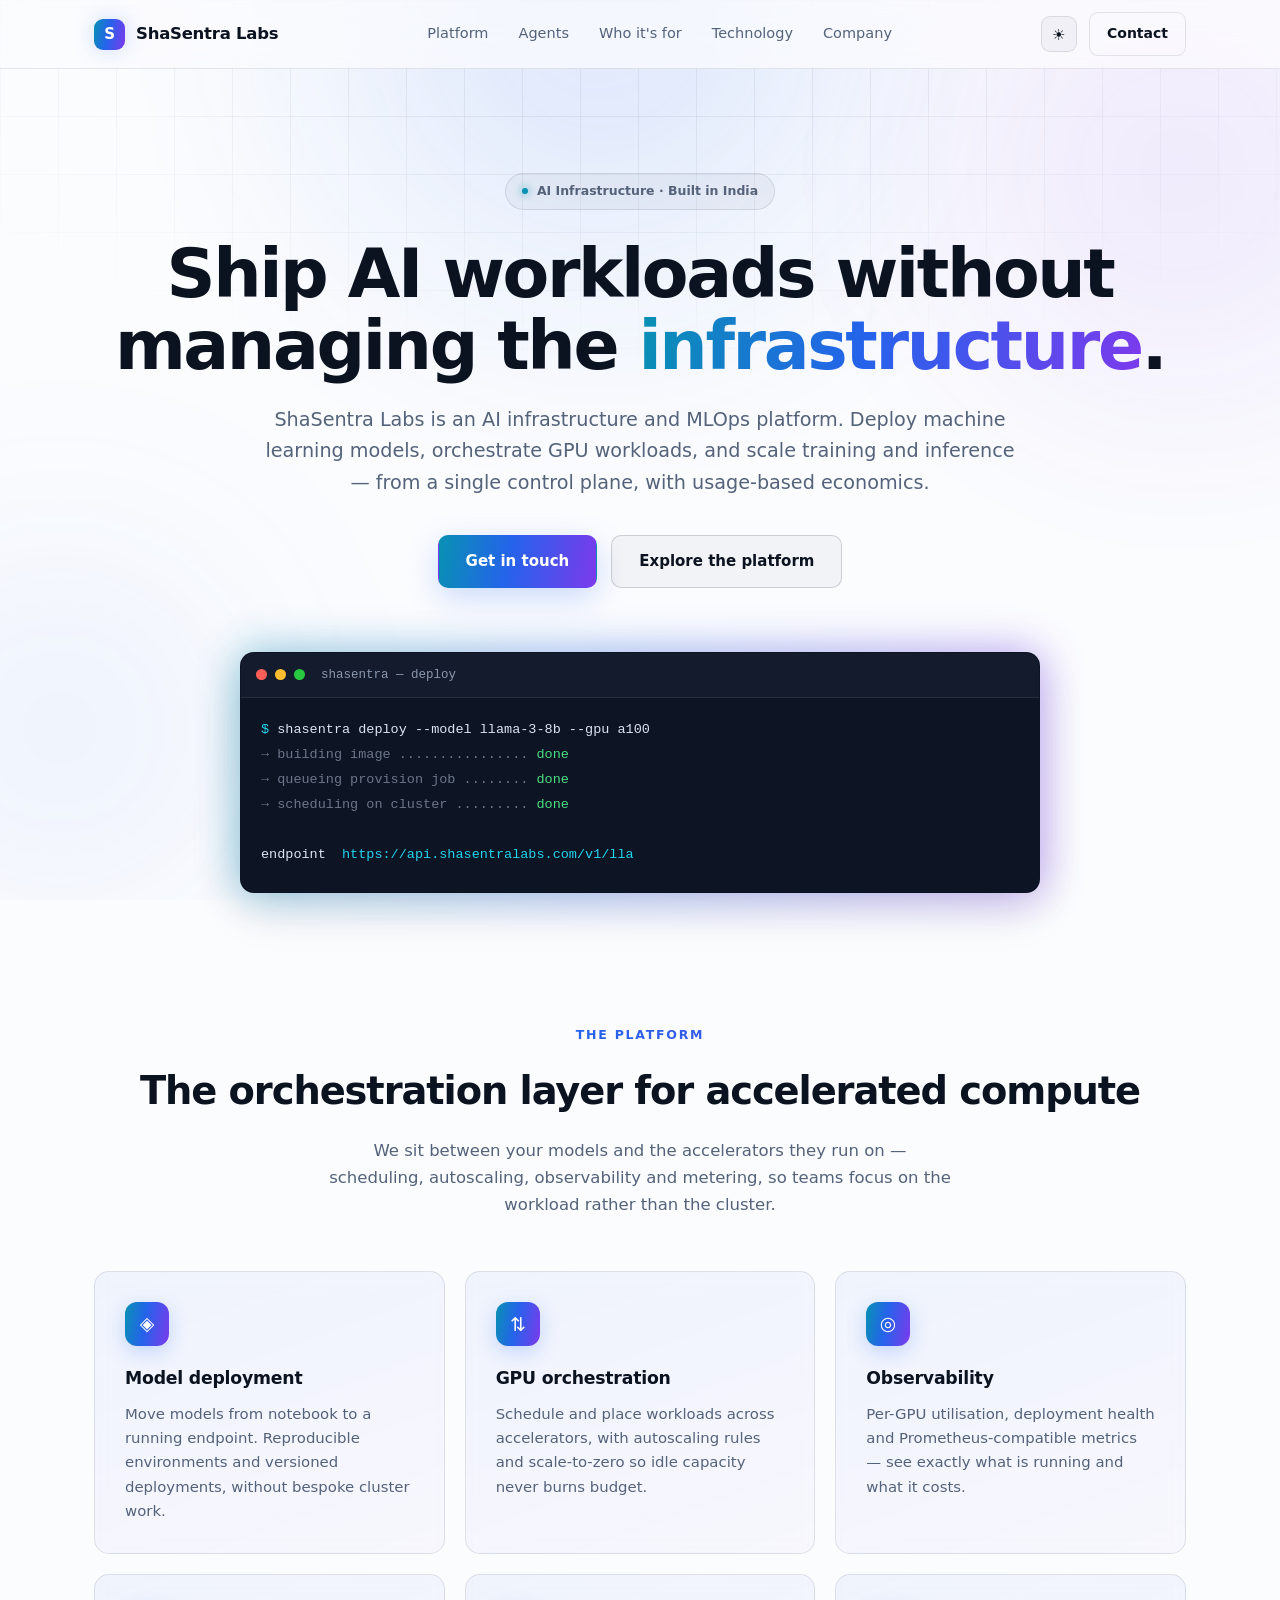
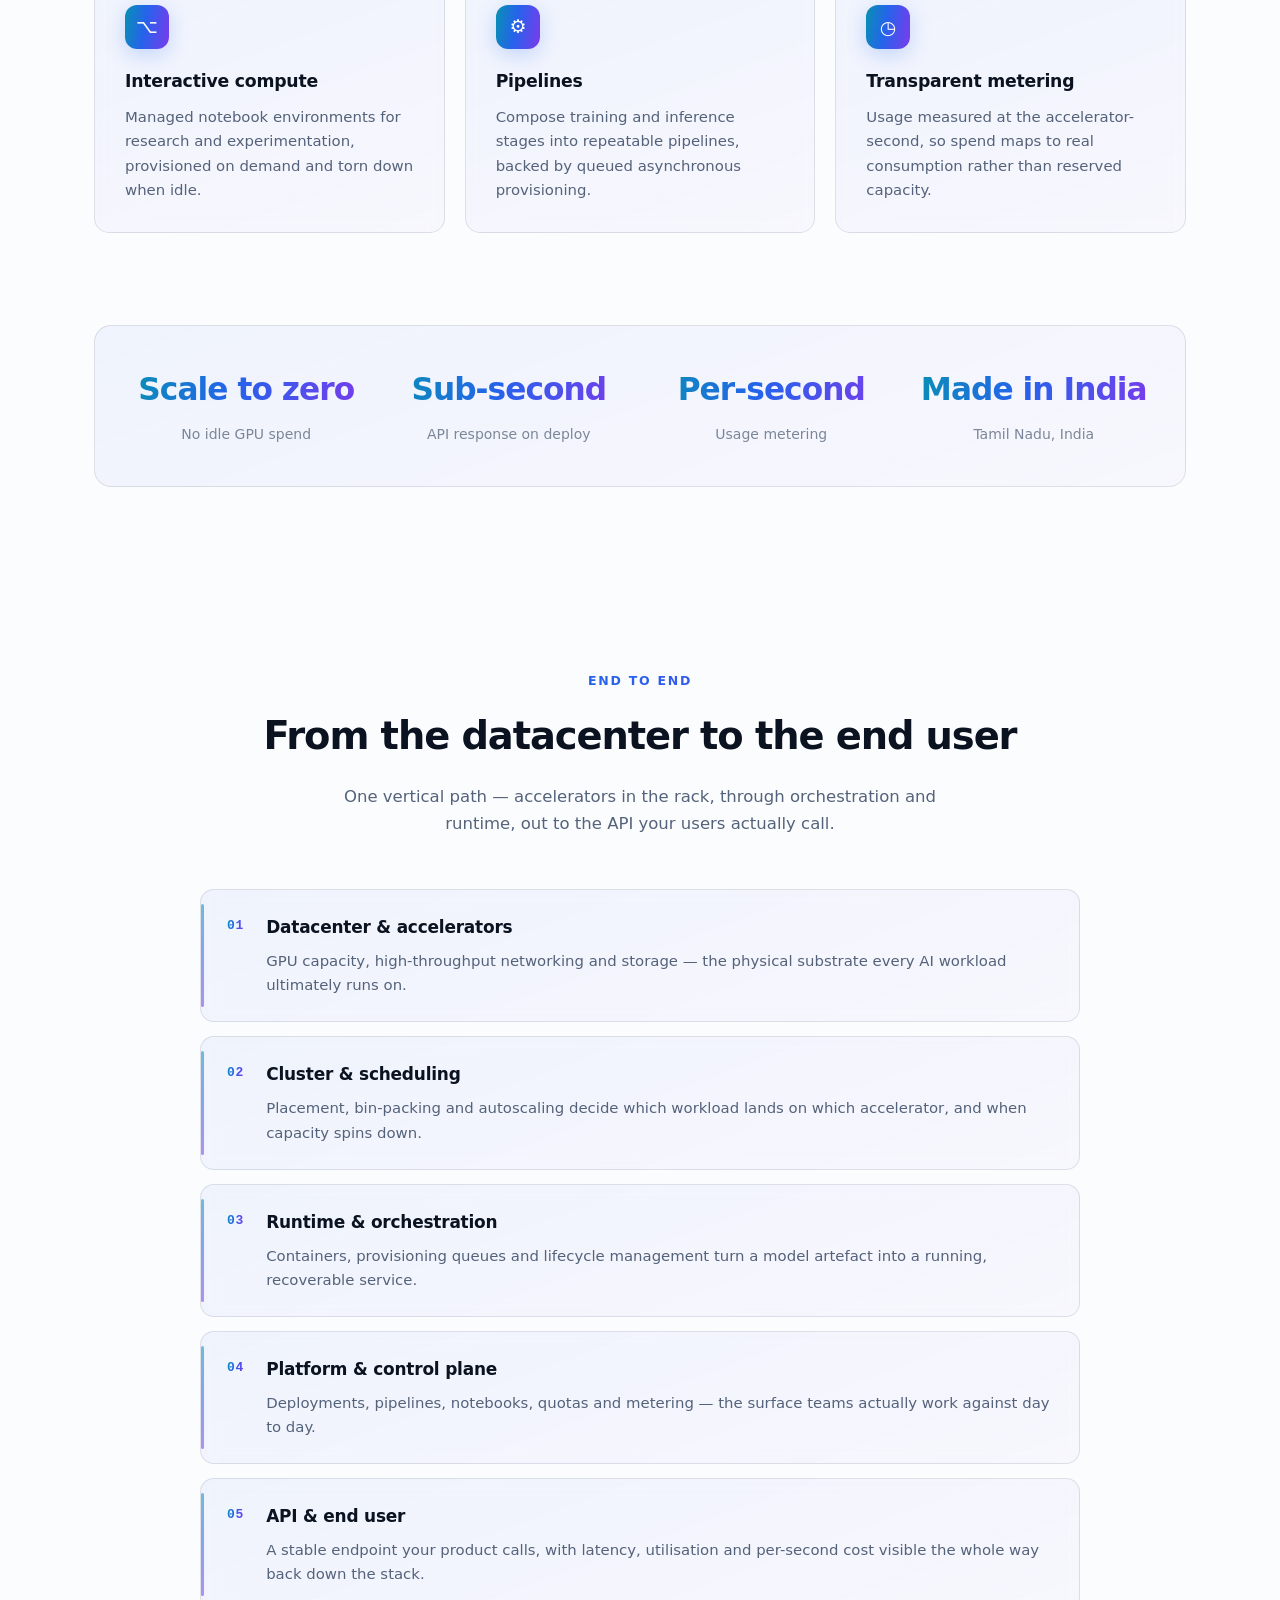
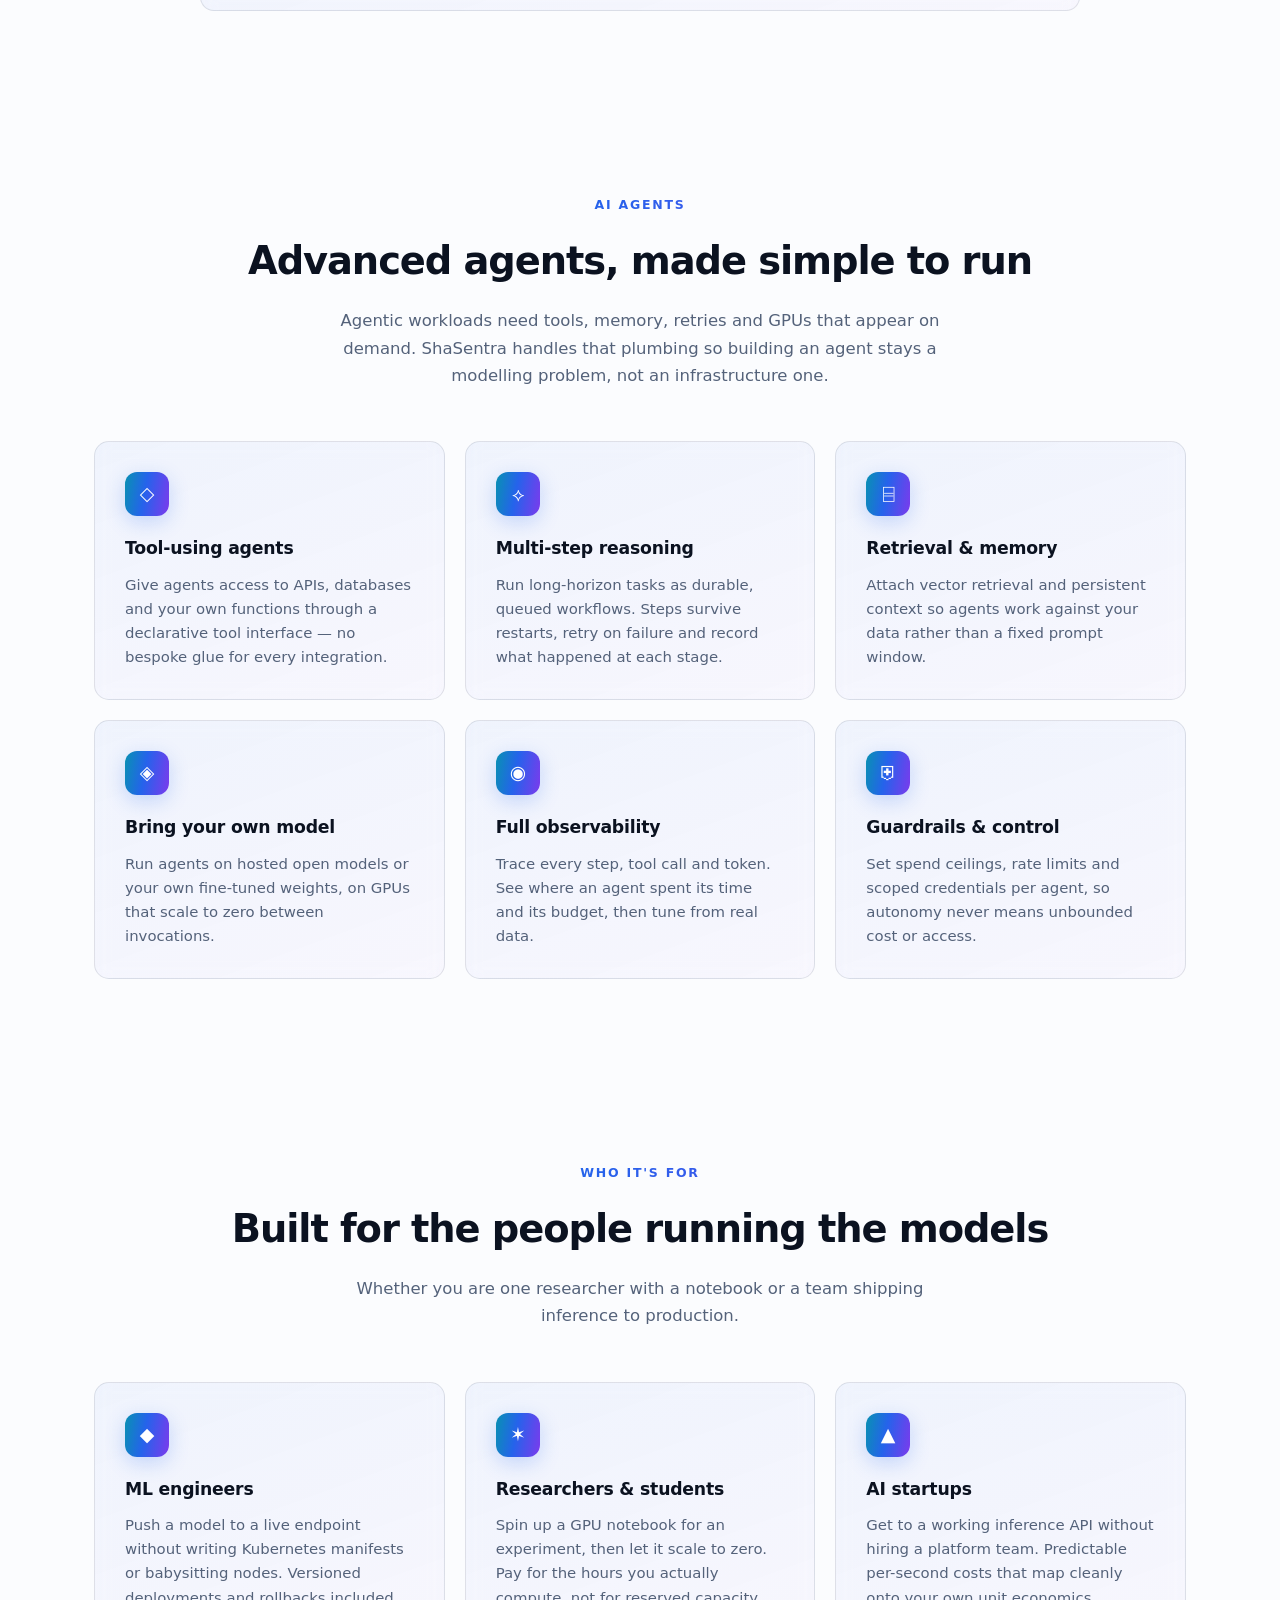
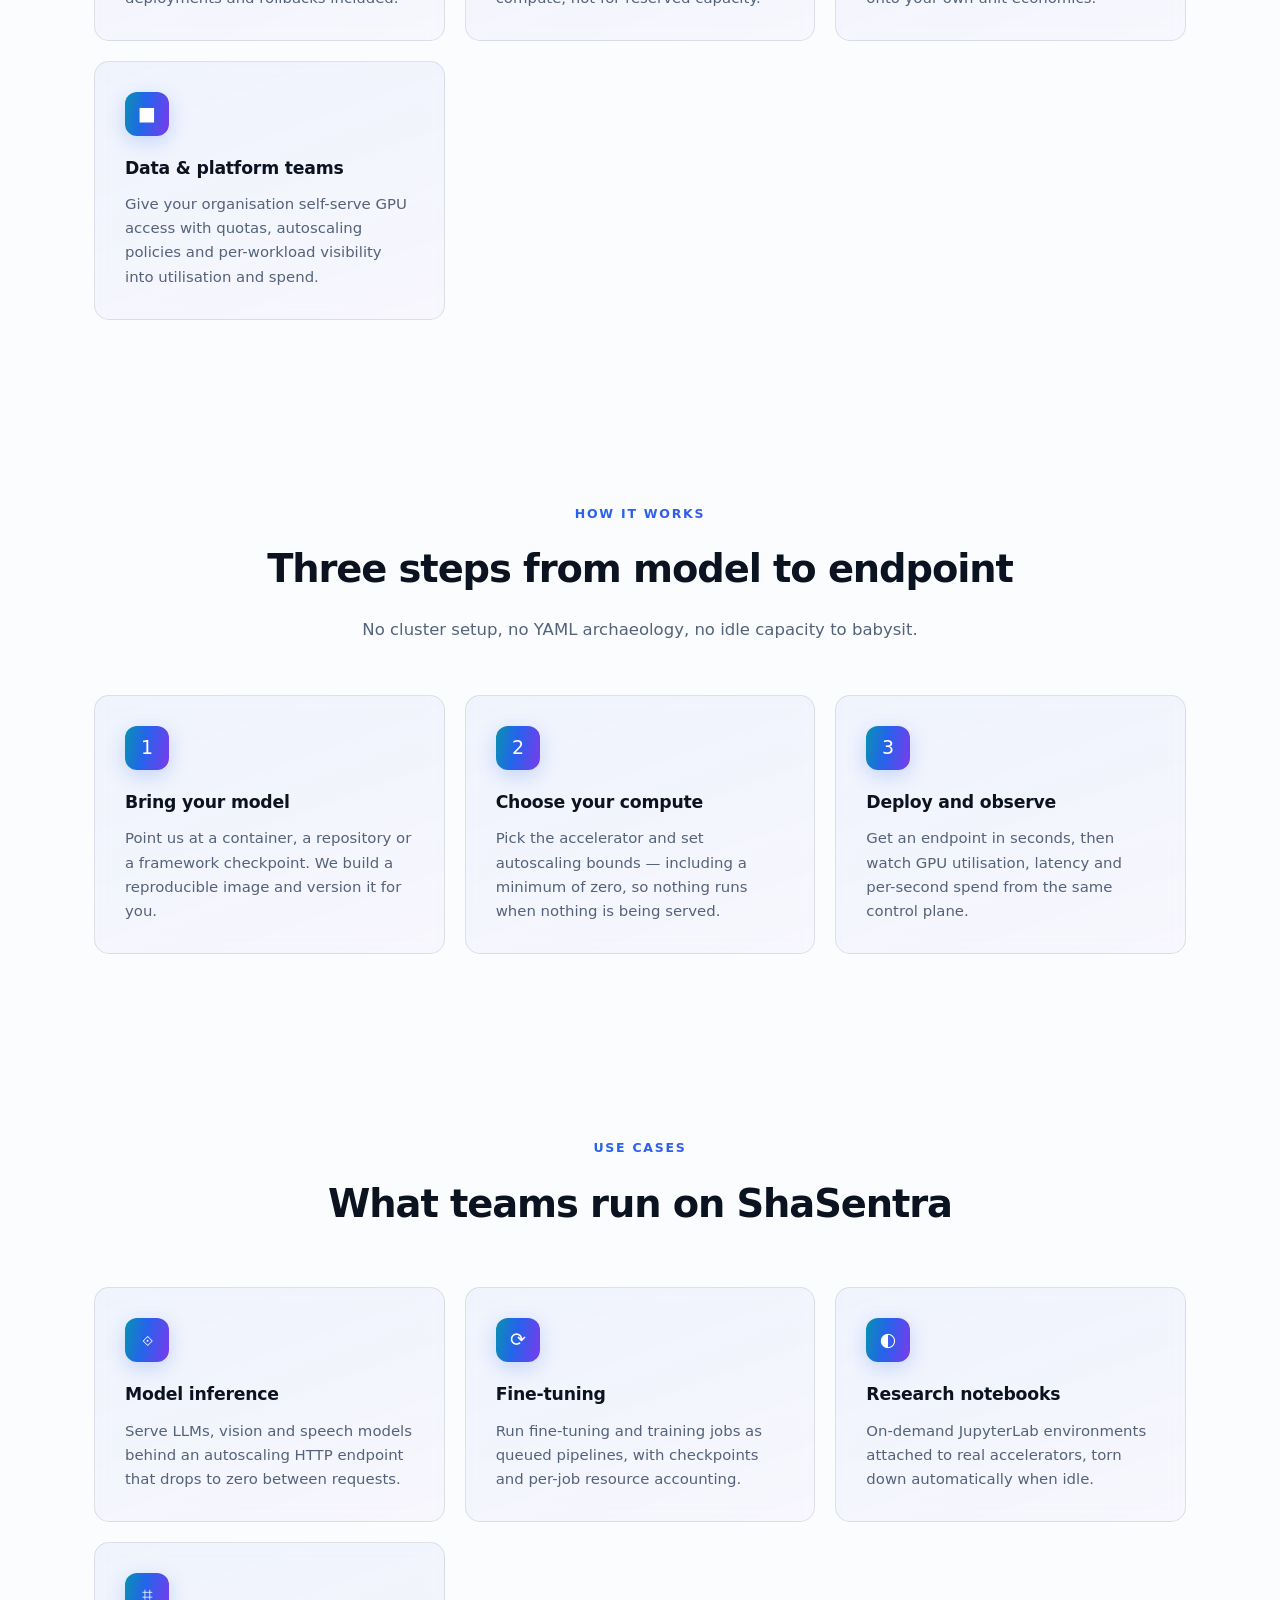
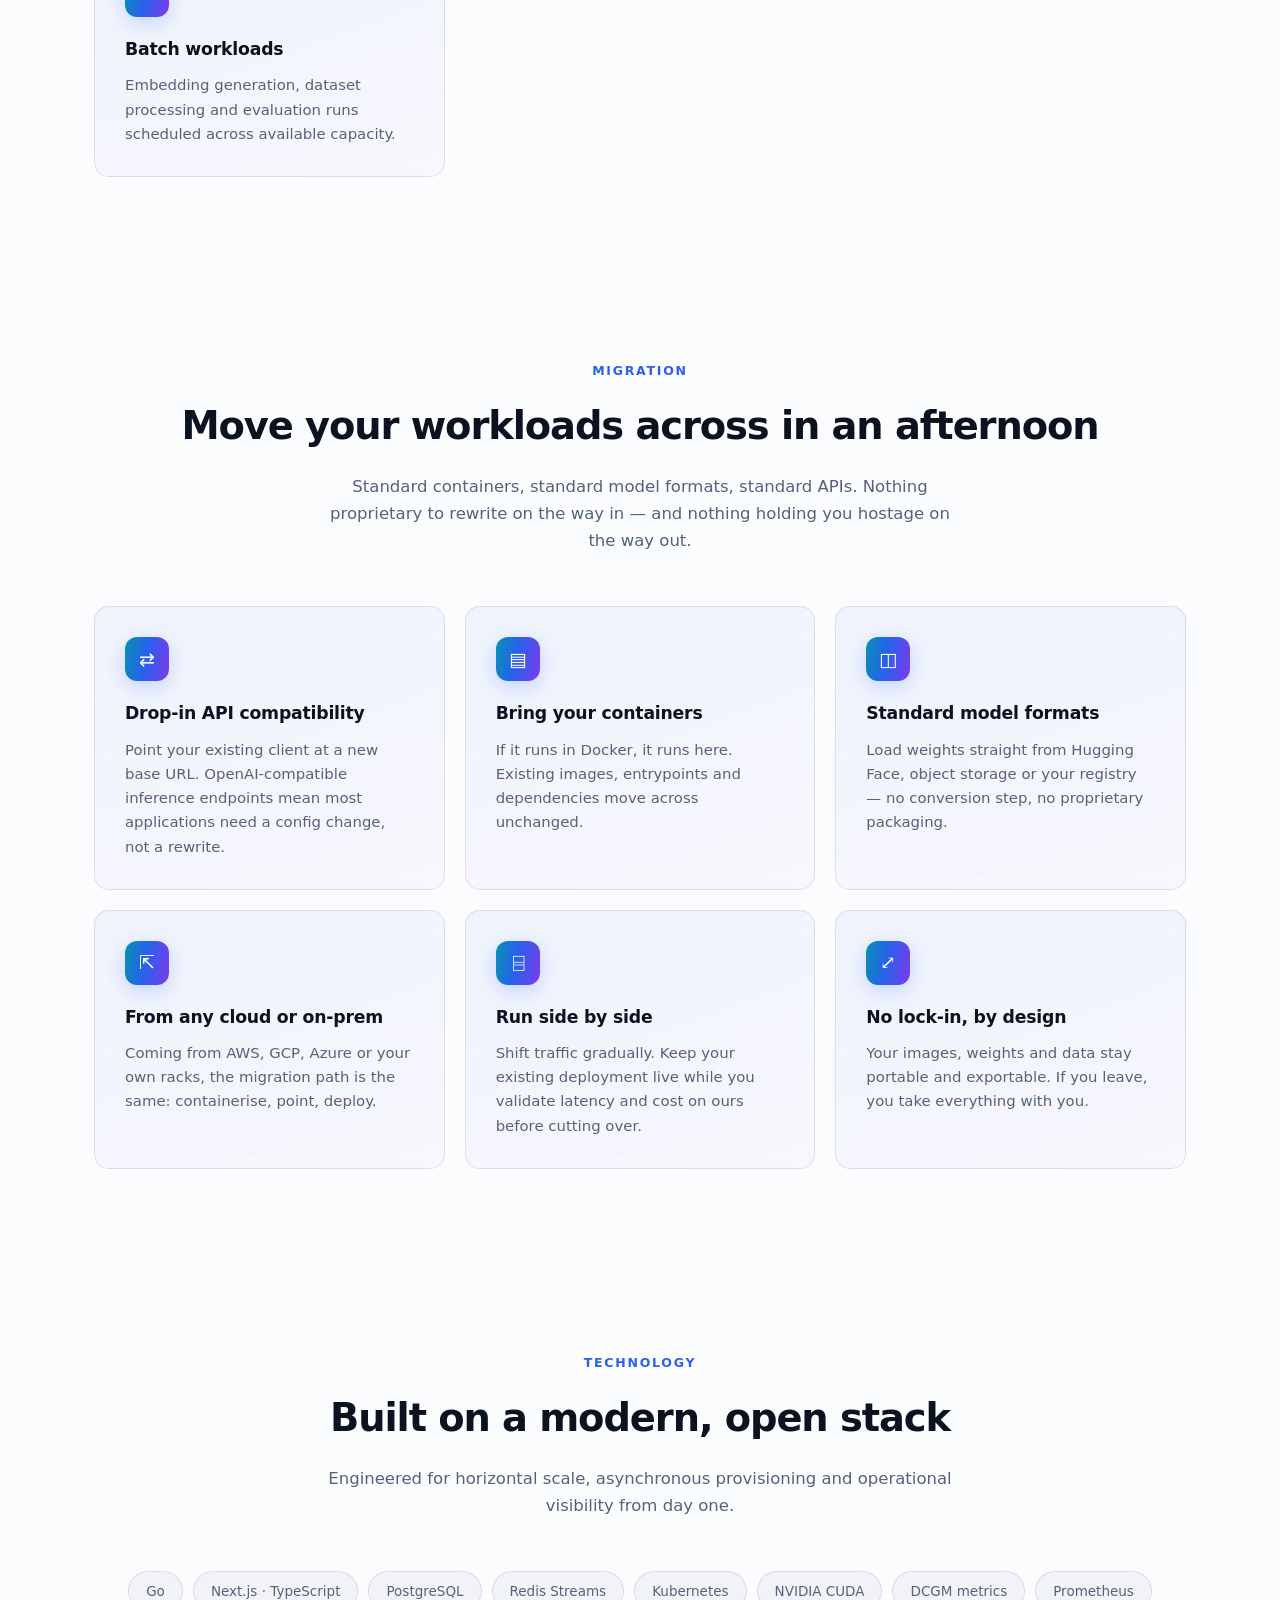
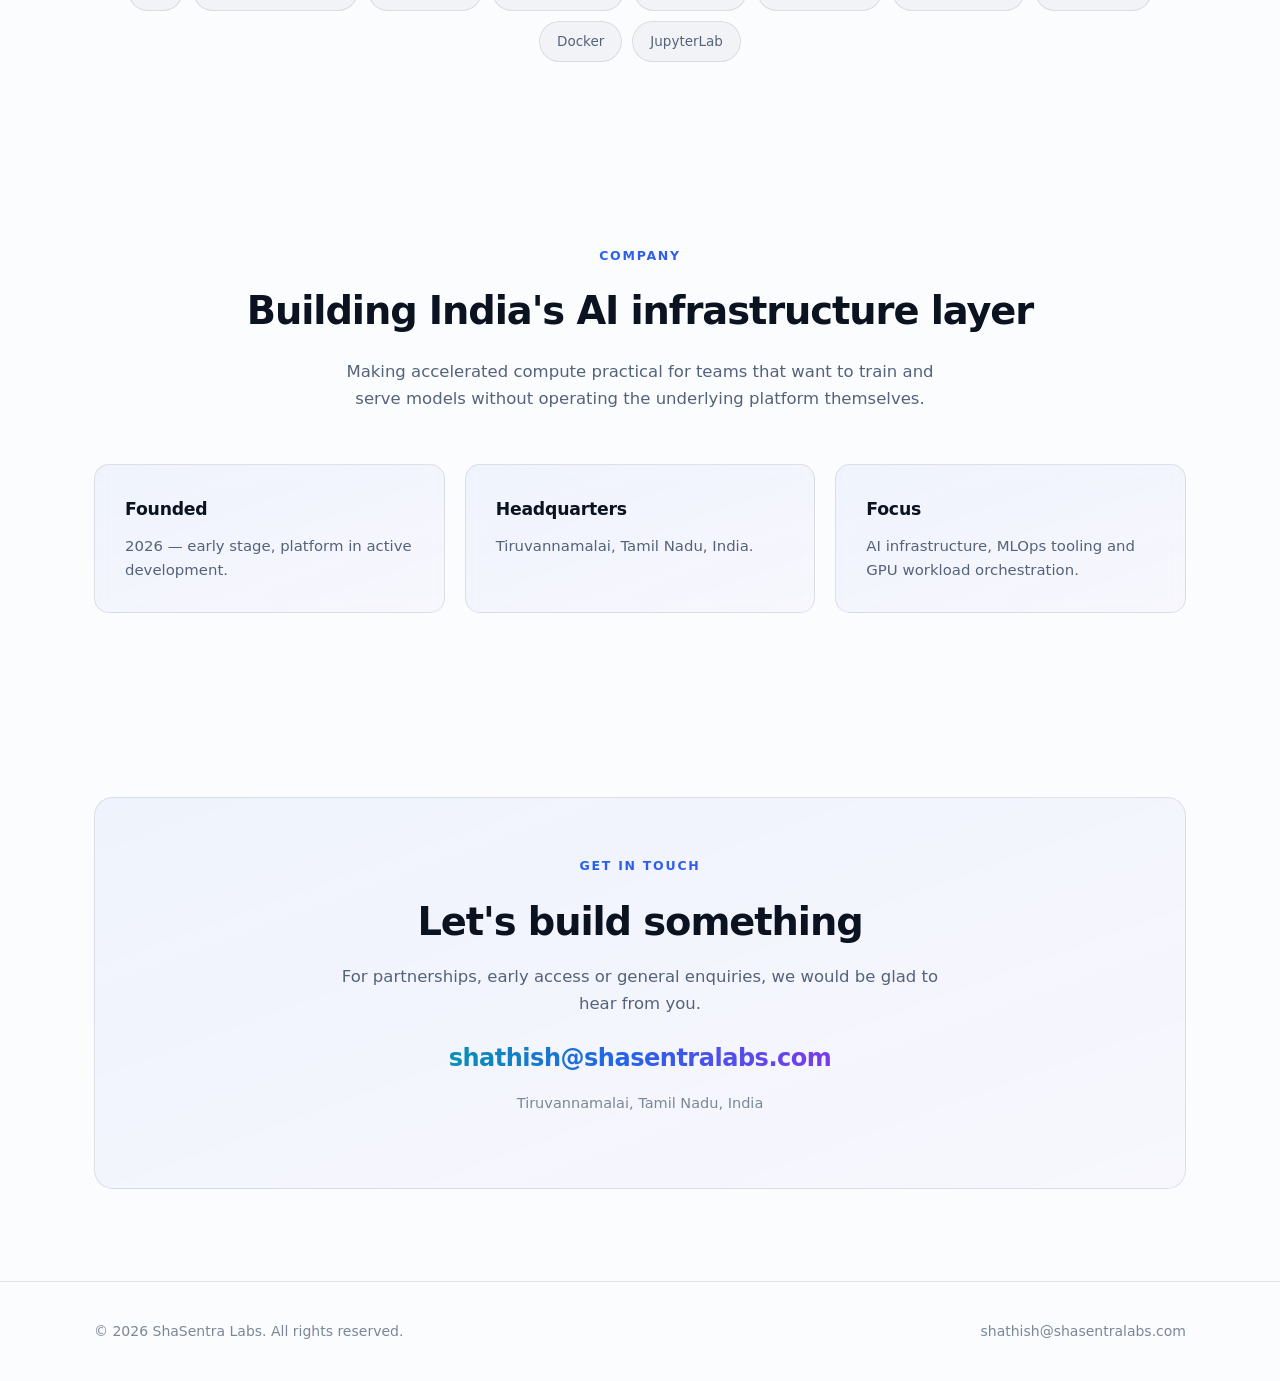
==== commit 8d1cd438: "Add migration section" ====
--- a/index.html
+++ b/index.html
@@ -452,6 +452,33 @@
           <p>On-demand JupyterLab environments attached to real accelerators, torn down automatically when idle.</p></div>
         <div class="card rv"><div class="ico">⌗</div><h3>Batch workloads</h3>
           <p>Embedding generation, dataset processing and evaluation runs scheduled across available capacity.</p></div>
+      </div>
+    </div>
+  </section>
+
+  <section id="migrate">
+    <div class="wrap">
+      <div class="sec-head rv">
+        <span class="kicker">Migration</span>
+        <h2>Move your workloads across in an afternoon</h2>
+        <p class="sub">
+          Standard containers, standard model formats, standard APIs. Nothing proprietary
+          to rewrite on the way in — and nothing holding you hostage on the way out.
+        </p>
+      </div>
+      <div class="grid">
+        <div class="card rv"><div class="ico">⇄</div><h3>Drop-in API compatibility</h3>
+          <p>Point your existing client at a new base URL. OpenAI-compatible inference endpoints mean most applications need a config change, not a rewrite.</p></div>
+        <div class="card rv"><div class="ico">▤</div><h3>Bring your containers</h3>
+          <p>If it runs in Docker, it runs here. Existing images, entrypoints and dependencies move across unchanged.</p></div>
+        <div class="card rv"><div class="ico">◫</div><h3>Standard model formats</h3>
+          <p>Load weights straight from Hugging Face, object storage or your registry — no conversion step, no proprietary packaging.</p></div>
+        <div class="card rv"><div class="ico">⇱</div><h3>From any cloud or on-prem</h3>
+          <p>Coming from AWS, GCP, Azure or your own racks, the migration path is the same: containerise, point, deploy.</p></div>
+        <div class="card rv"><div class="ico">⌸</div><h3>Run side by side</h3>
+          <p>Shift traffic gradually. Keep your existing deployment live while you validate latency and cost on ours before cutting over.</p></div>
+        <div class="card rv"><div class="ico">⤢</div><h3>No lock-in, by design</h3>
+          <p>Your images, weights and data stay portable and exportable. If you leave, you take everything with you.</p></div>
       </div>
     </div>
   </section>
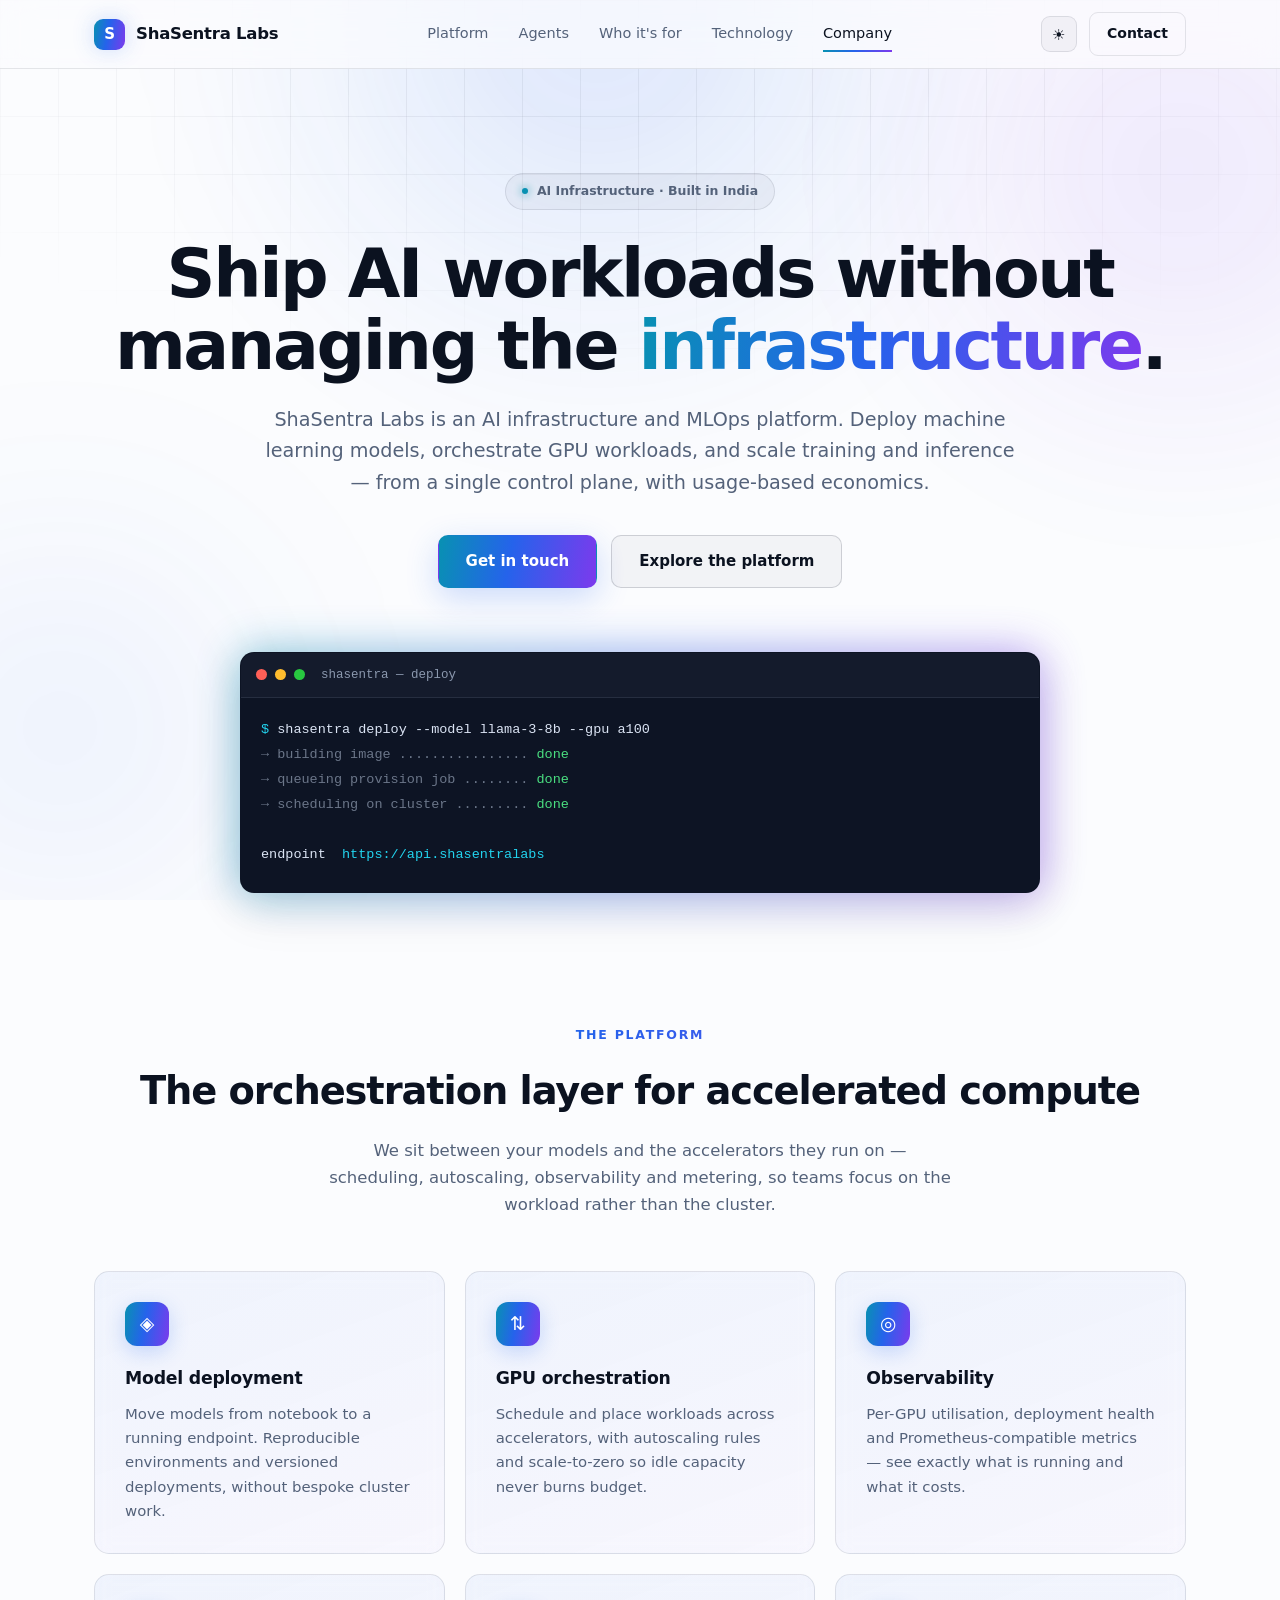
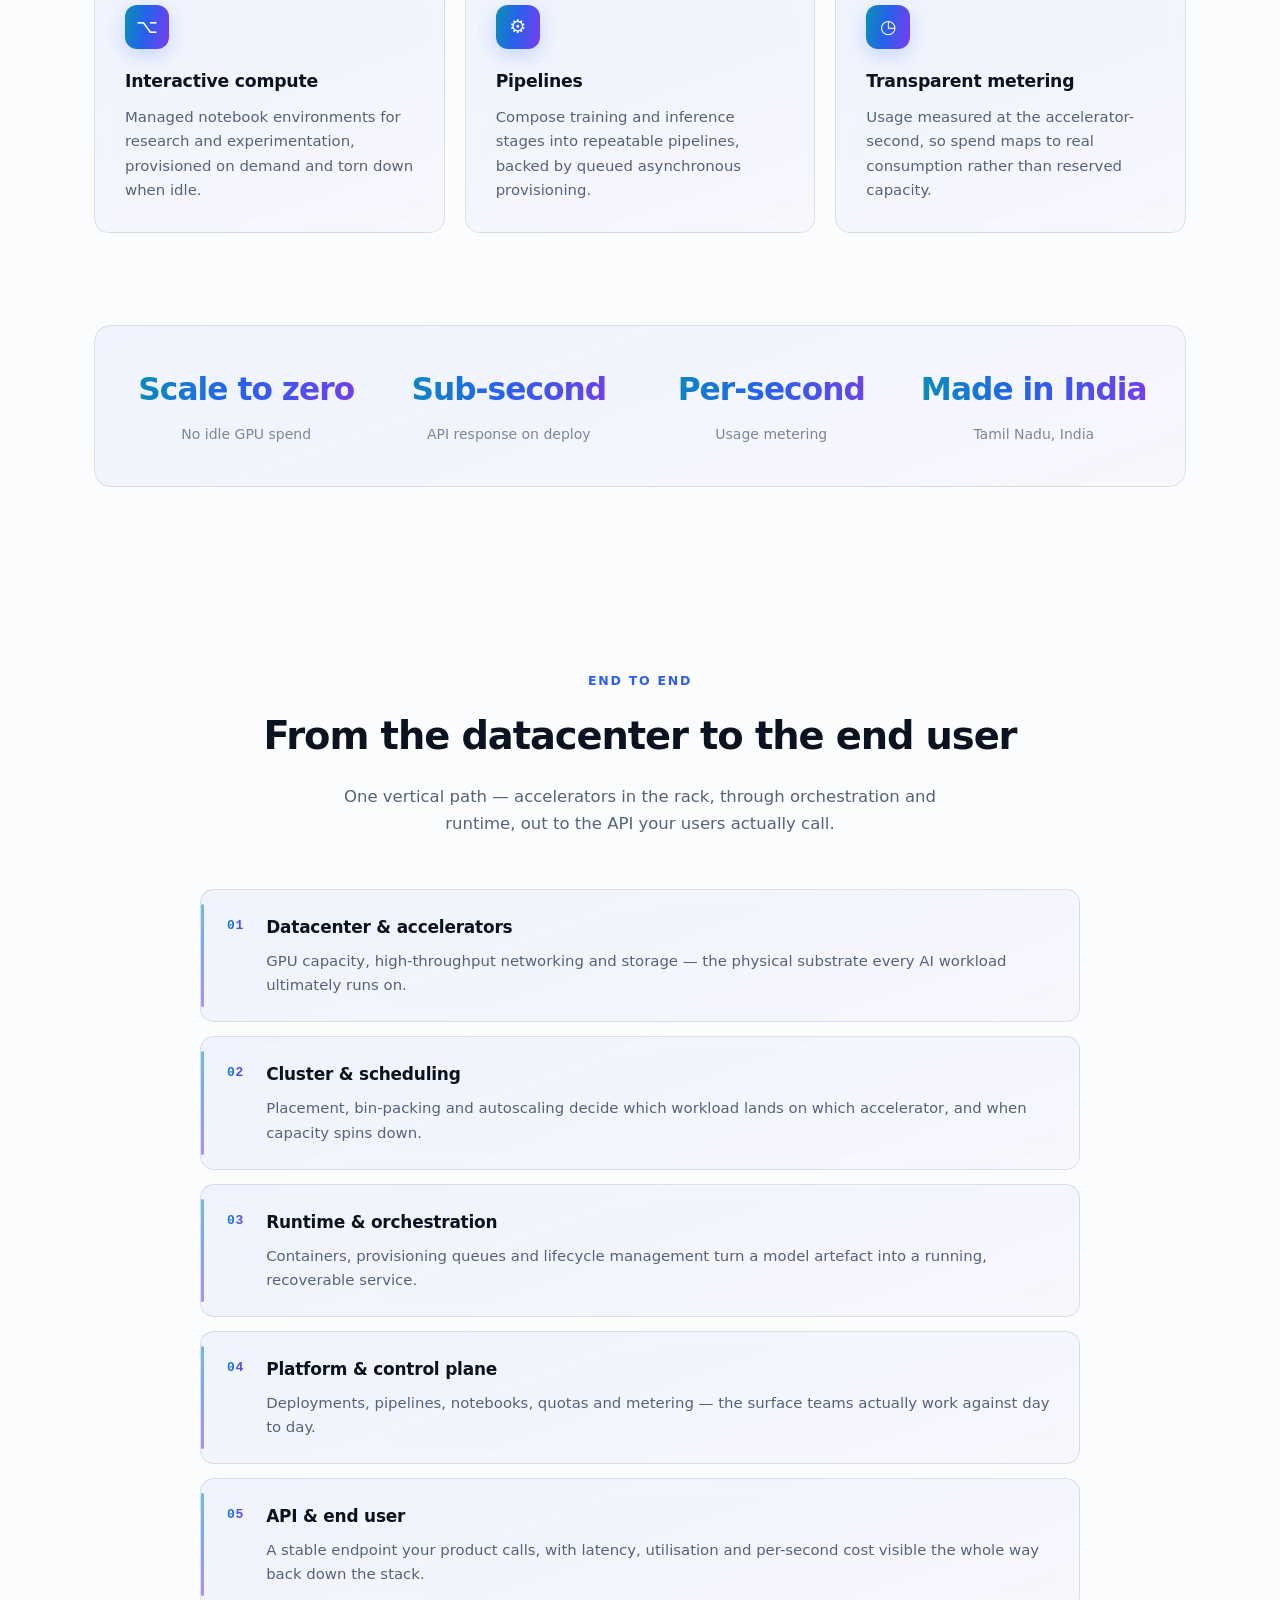
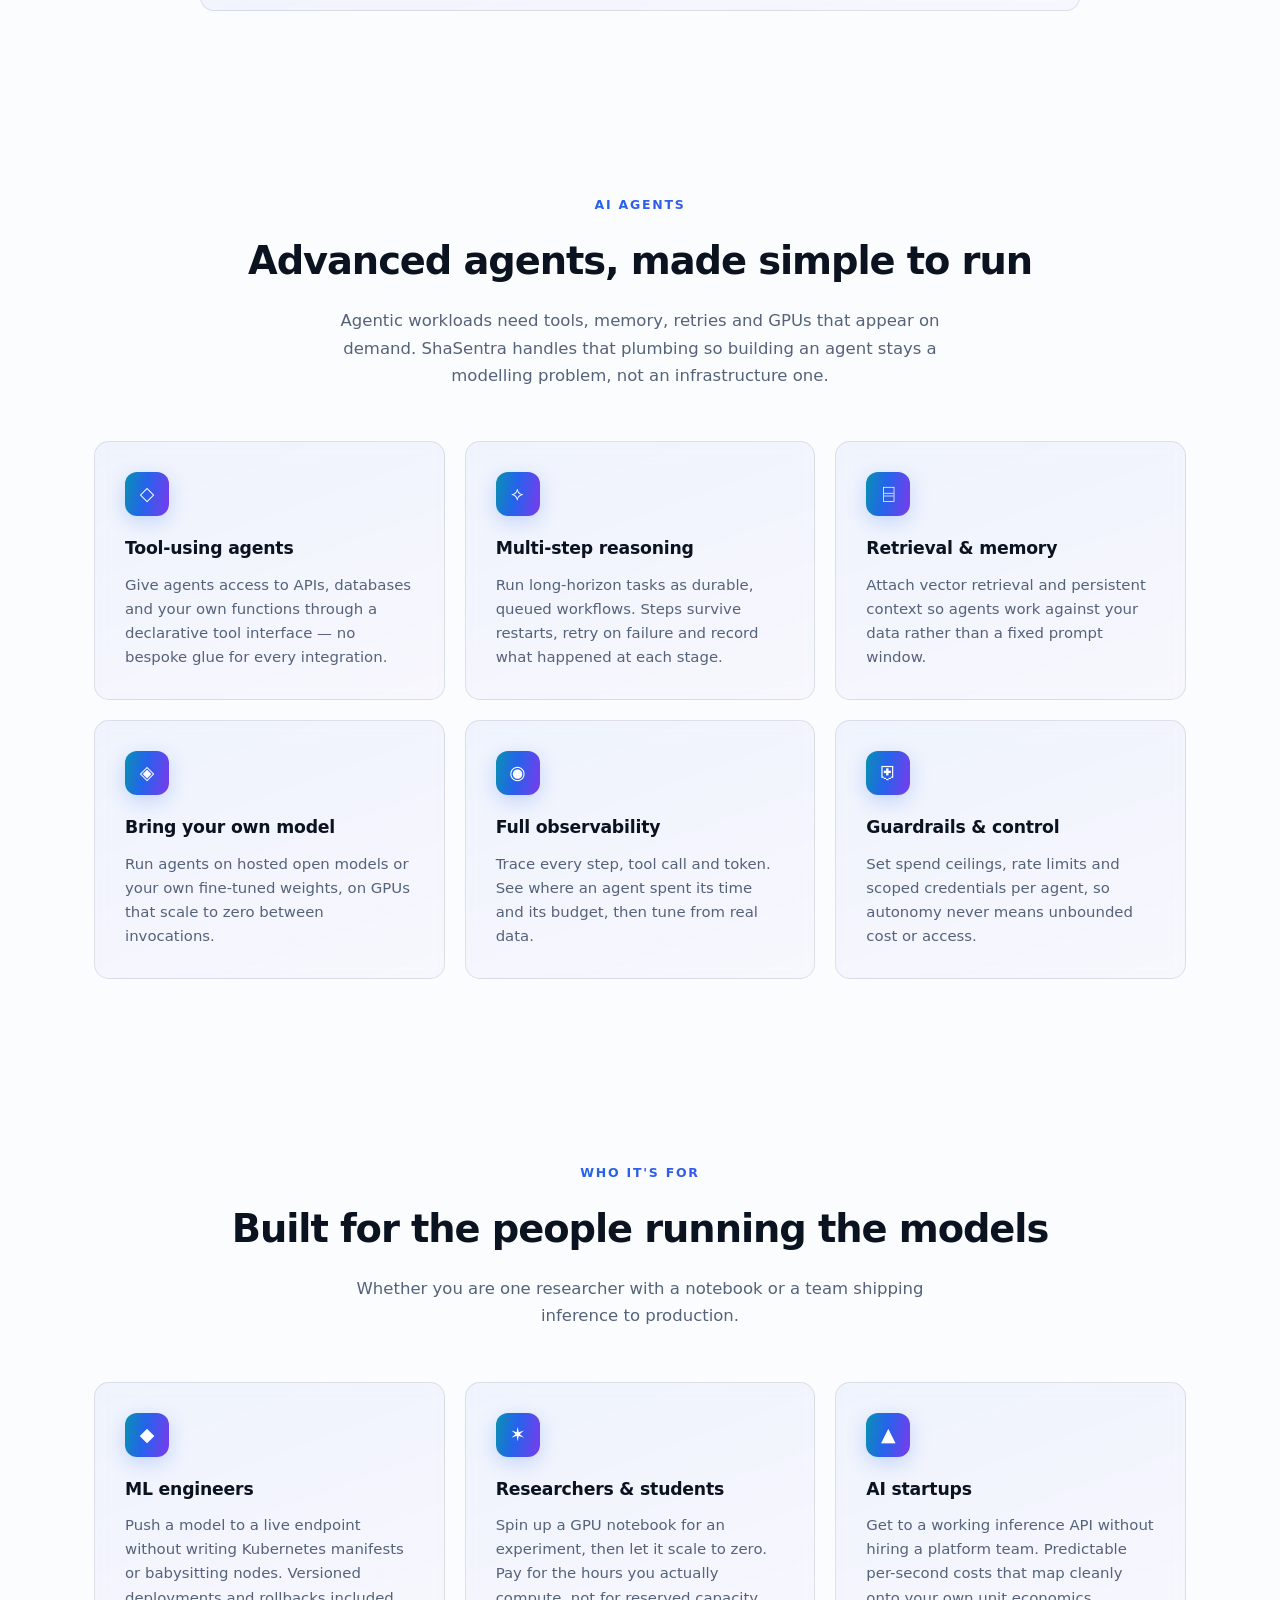
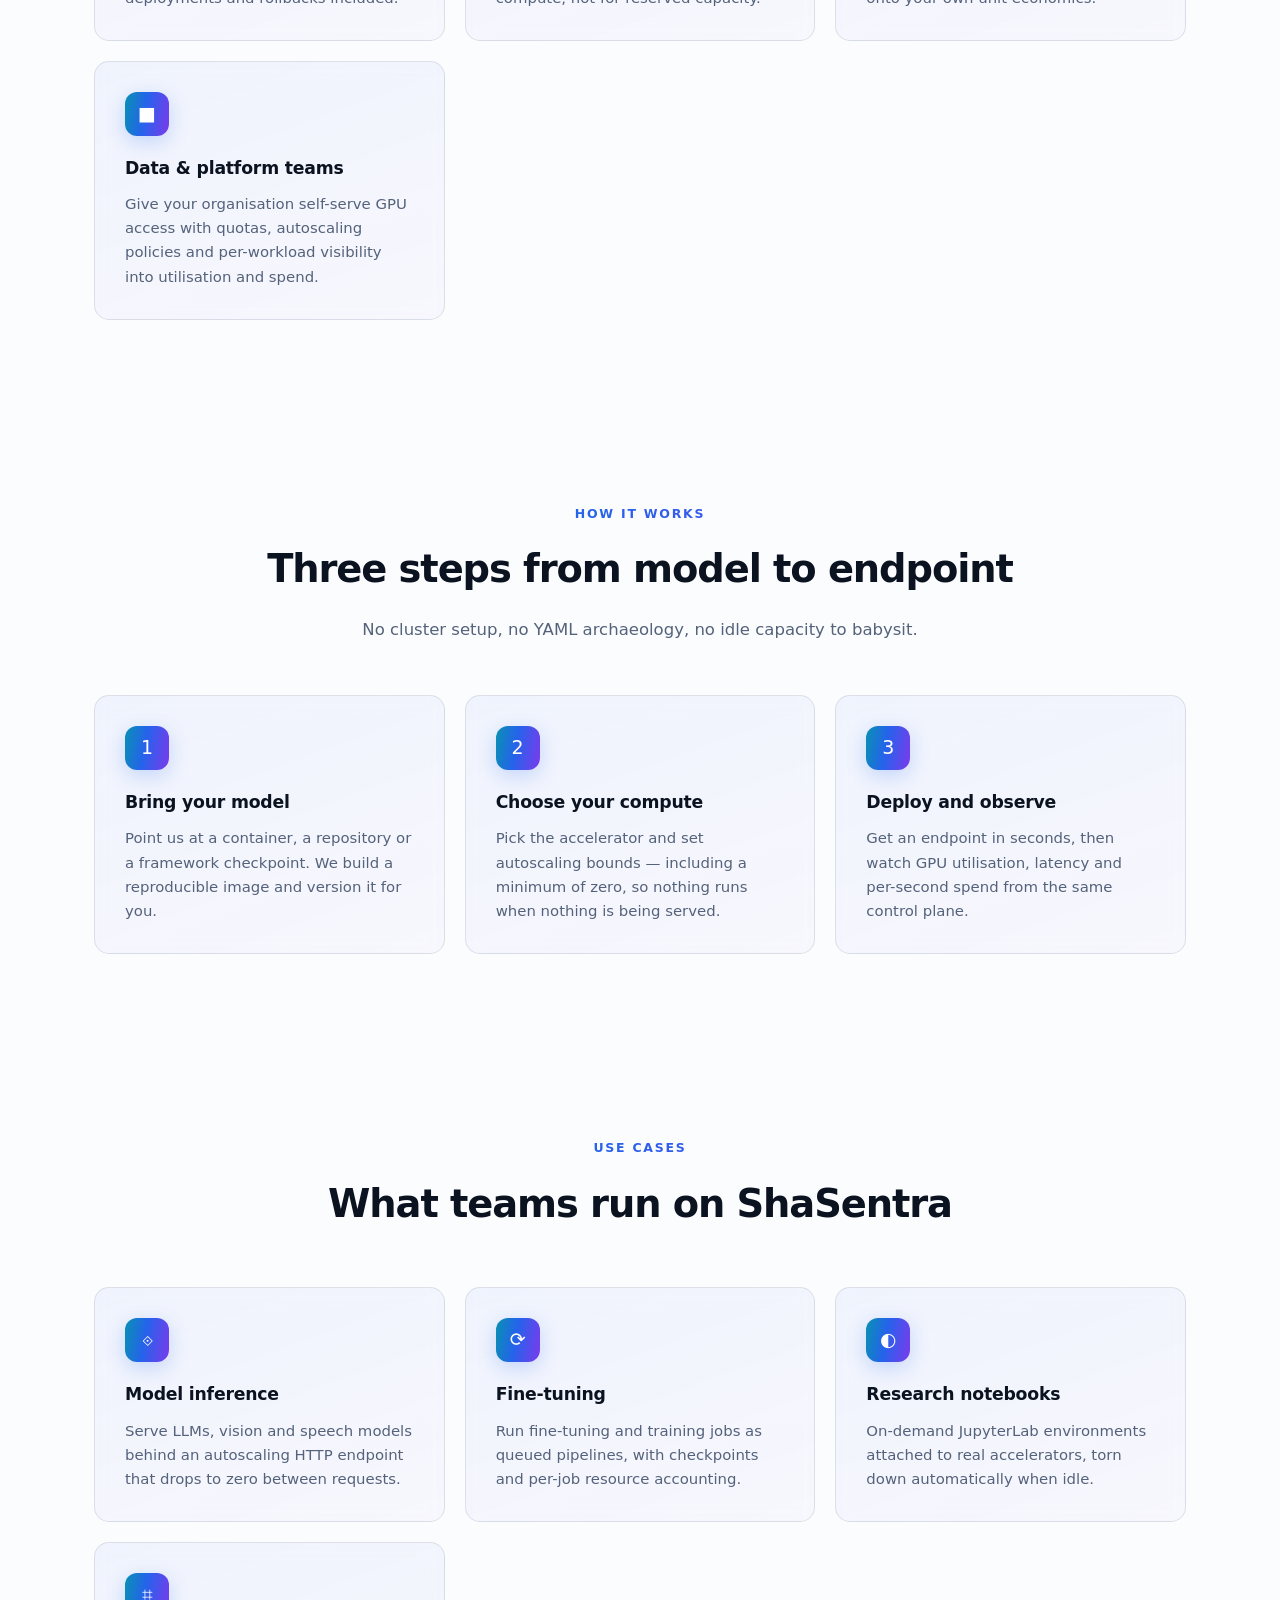
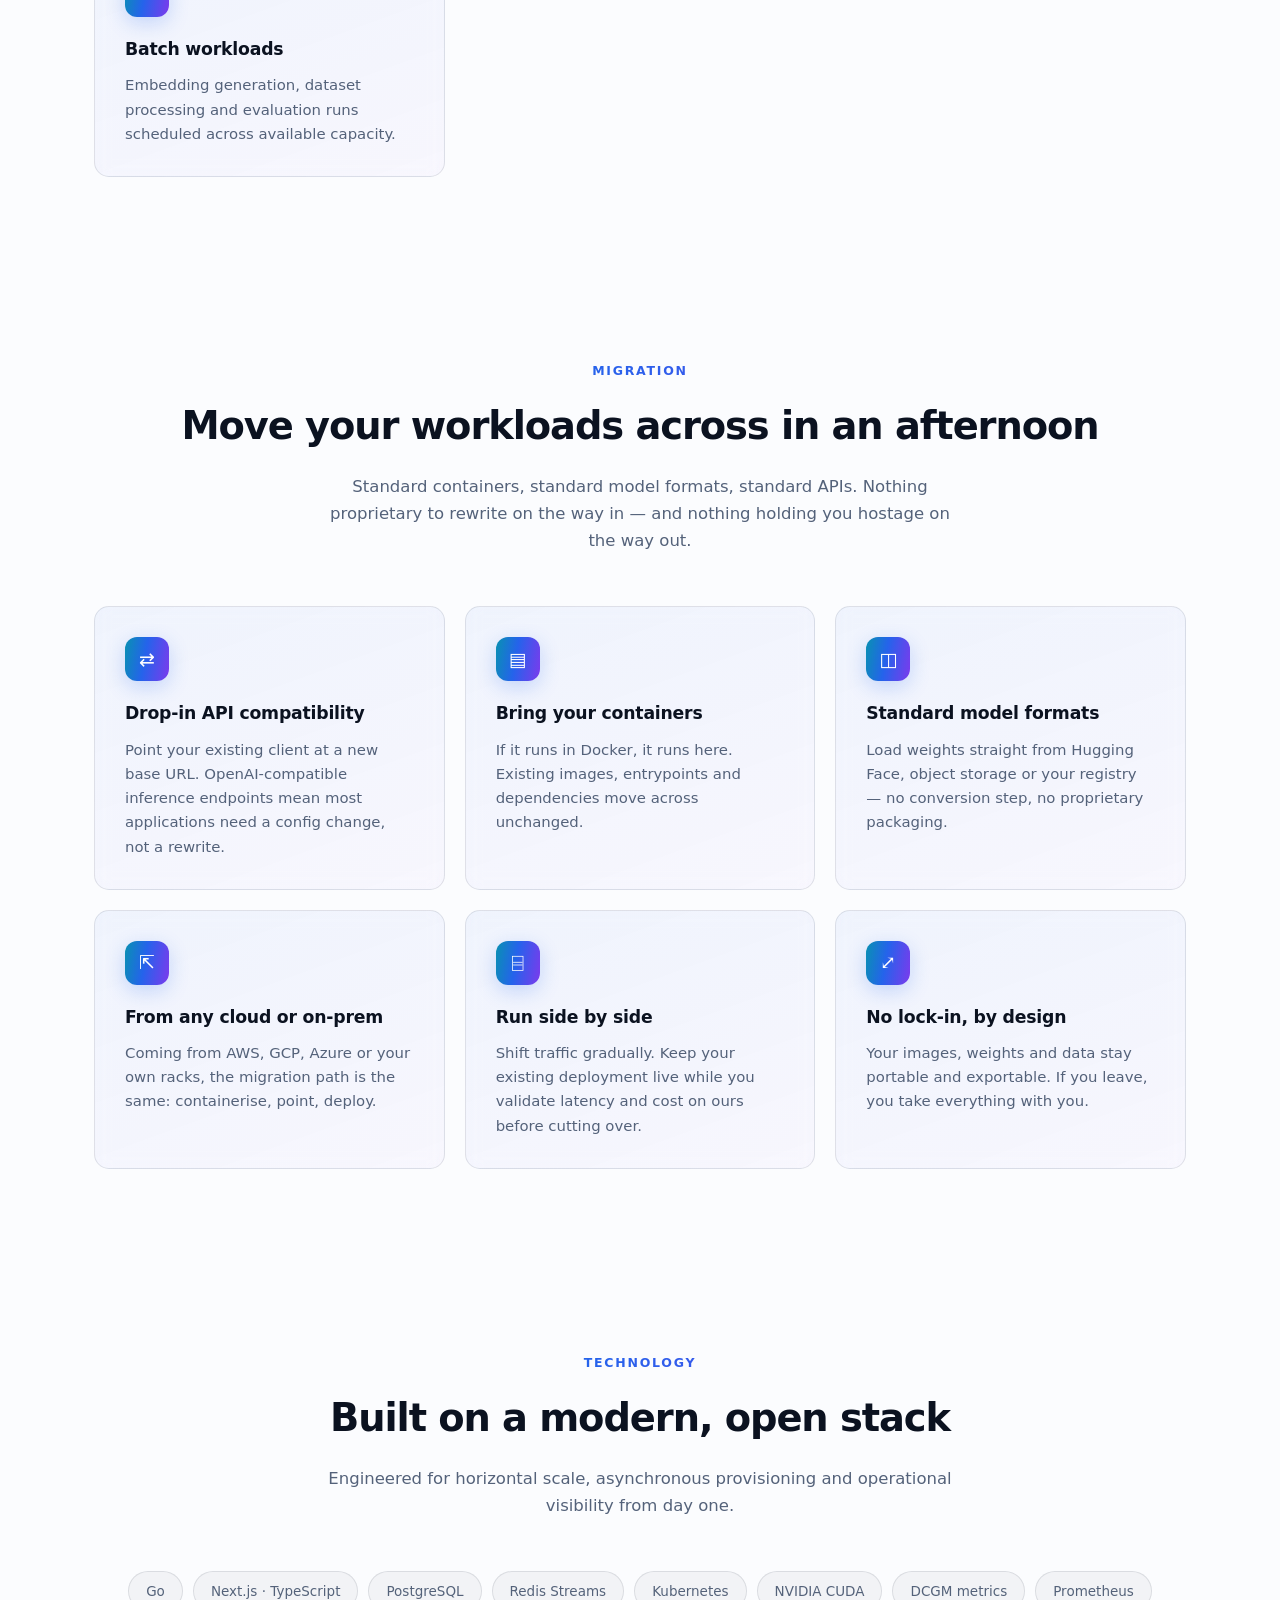
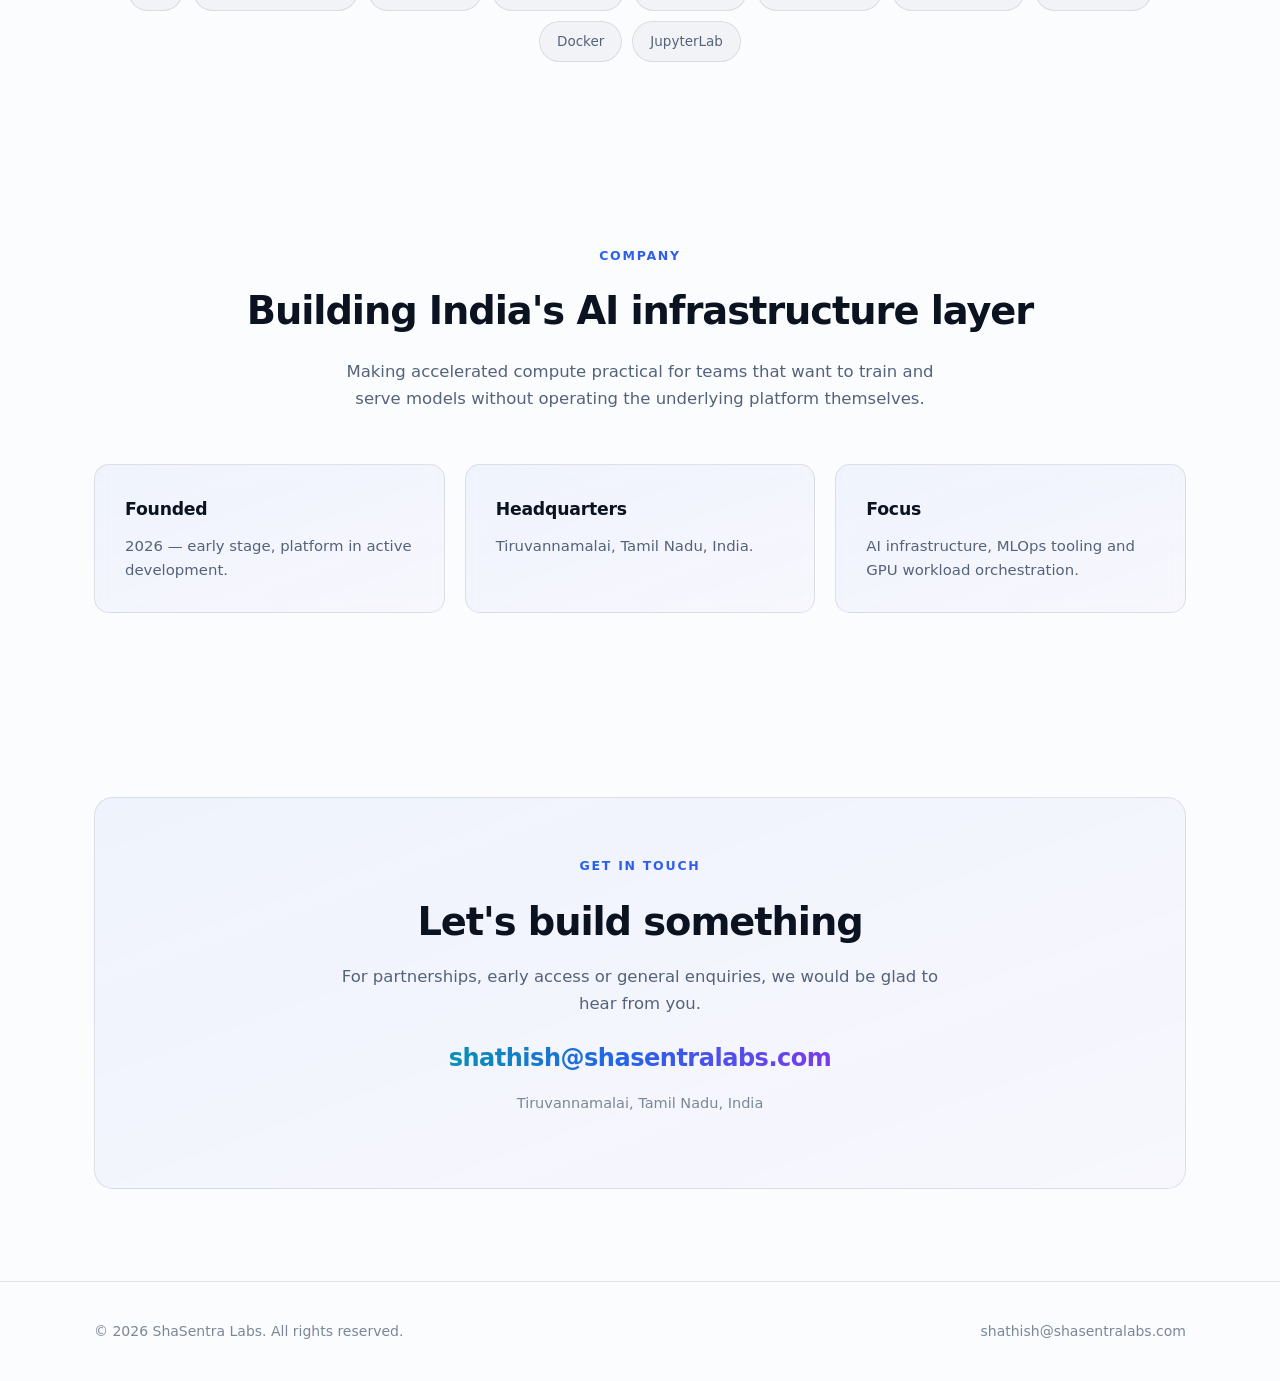
==== commit 8f155e3b: "Add OG share image, JSON-LD schema, favicon, sitemap, mobile nav and scroll-spy" ====
--- a/index.html
+++ b/index.html
@@ -12,8 +12,38 @@
 <meta property="og:url" content="https://shasentralabs.com/">
 <meta name="theme-color" content="#ffffff" media="(prefers-color-scheme: light)">
 <meta name="theme-color" content="#05070f" media="(prefers-color-scheme: dark)">
+<meta property="og:image" content="https://shasentralabs.com/og-image.png">
+<meta property="og:image:width" content="1200">
+<meta property="og:image:height" content="630">
+<meta property="og:image:alt" content="ShaSentra Labs — AI infrastructure and MLOps platform">
+<meta property="og:site_name" content="ShaSentra Labs">
+<meta property="og:locale" content="en_IN">
 <meta name="twitter:card" content="summary_large_image">
-<link rel="icon" href="data:image/svg+xml,<svg xmlns='http://www.w3.org/2000/svg' viewBox='0 0 100 100'><text y='.9em' font-size='90'>⚡</text></svg>">
+<meta name="twitter:title" content="ShaSentra Labs — AI Infrastructure & MLOps Platform">
+<meta name="twitter:description" content="Deploy ML models, orchestrate GPU workloads, and scale training and inference from a single control plane. Built in India.">
+<meta name="twitter:image" content="https://shasentralabs.com/og-image.png">
+<link rel="icon" href="/favicon.svg" type="image/svg+xml">
+<link rel="apple-touch-icon" href="/og-image.png">
+<script type="application/ld+json">
+{
+  "@context": "https://schema.org",
+  "@type": "Organization",
+  "name": "ShaSentra Labs",
+  "url": "https://shasentralabs.com",
+  "logo": "https://shasentralabs.com/favicon.svg",
+  "image": "https://shasentralabs.com/og-image.png",
+  "email": "shathish@shasentralabs.com",
+  "description": "AI infrastructure and MLOps platform. Deploy machine learning models, orchestrate GPU workloads, and scale training and inference from a single control plane.",
+  "foundingDate": "2026",
+  "address": {
+    "@type": "PostalAddress",
+    "addressLocality": "Tiruvannamalai",
+    "addressRegion": "Tamil Nadu",
+    "addressCountry": "IN"
+  },
+  "knowsAbout": ["AI infrastructure","MLOps","GPU orchestration","Machine learning deployment","AI agents"]
+}
+</script>
 <style>
   *,*::before,*::after{box-sizing:border-box}
 
@@ -115,7 +145,22 @@
   .nav-cta{border:1px solid var(--line); padding:9px 17px; border-radius:9px; font-size:14px; font-weight:550;
     transition:border-color .2s, background .2s, transform .2s}
   .nav-cta:hover{border-color:var(--blue); background:var(--chip); transform:translateY(-1px)}
-  @media(max-width:860px){ .nav-links{display:none} }
+  .nav-links a.active{color:var(--fg)}
+  .nav-links a.active::after{right:0}
+
+  /* mobile menu */
+  #menu-btn{display:none}
+  #mobile-nav{display:none; border-top:1px solid var(--line);
+    background:color-mix(in srgb, var(--bg) 96%, transparent)}
+  #mobile-nav a{display:block; padding:15px 24px; color:var(--muted);
+    border-bottom:1px solid var(--line); font-size:15.5px}
+  #mobile-nav a:last-child{border-bottom:0}
+  #mobile-nav.open{display:block}
+  @media(max-width:860px){
+    .nav-links{display:none}
+    #menu-btn{display:grid}
+    .nav-cta{display:none}
+  }
 
   /* ---------- reveal ---------- */
   .rv{opacity:0; transform:translateY(22px); transition:opacity .7s cubic-bezier(.2,.7,.3,1), transform .7s cubic-bezier(.2,.7,.3,1)}
@@ -264,8 +309,18 @@
     <div class="nav-right">
       <button class="icon-btn" id="theme-toggle" type="button" aria-label="Switch between light and dark theme" title="Switch theme">◐</button>
       <a class="nav-cta" href="#contact">Contact</a>
+      <button class="icon-btn" id="menu-btn" type="button" aria-label="Open menu" aria-expanded="false" aria-controls="mobile-nav">☰</button>
     </div>
   </div>
+  <nav id="mobile-nav">
+    <a href="#platform">Platform</a>
+    <a href="#agents">AI Agents</a>
+    <a href="#who">Who it's for</a>
+    <a href="#migrate">Migration</a>
+    <a href="#stack">Technology</a>
+    <a href="#company">Company</a>
+    <a href="#contact">Contact</a>
+  </nav>
 </header>
 
 <main id="main">
@@ -559,7 +614,40 @@
     btn.textContent = current()==='dark' ? '☾' : '☀';
   }
 
+  /* mobile menu */
+  var mb=document.getElementById('menu-btn'), mn=document.getElementById('mobile-nav');
+  if(mb && mn){
+    mb.addEventListener('click', function(){
+      var open = mn.classList.toggle('open');
+      mb.setAttribute('aria-expanded', open ? 'true' : 'false');
+      mb.textContent = open ? '✕' : '☰';
+    });
+    mn.addEventListener('click', function(e){
+      if(e.target.tagName==='A'){ mn.classList.remove('open'); mb.textContent='☰'; mb.setAttribute('aria-expanded','false'); }
+    });
+  }
+
   var reduce = window.matchMedia('(prefers-reduced-motion: reduce)').matches;
+
+  /* active nav link on scroll */
+  var navMap={};
+  [].forEach.call(document.querySelectorAll('.nav-links a[href^="#"]'), function(a){
+    navMap[a.getAttribute('href').slice(1)]=a;
+  });
+  var secs=Object.keys(navMap).map(function(id){return document.getElementById(id);}).filter(Boolean);
+  if(secs.length && 'IntersectionObserver' in window){
+    var spy=new IntersectionObserver(function(entries){
+      entries.forEach(function(en){
+        var a=navMap[en.target.id];
+        if(!a) return;
+        if(en.isIntersecting){
+          for(var k in navMap) navMap[k].classList.remove('active');
+          a.classList.add('active');
+        }
+      });
+    },{rootMargin:'-45% 0px -50% 0px'});
+    secs.forEach(function(s){ spy.observe(s); });
+  }
 
   /* scroll reveal */
   var items=[].slice.call(document.querySelectorAll('.rv'));
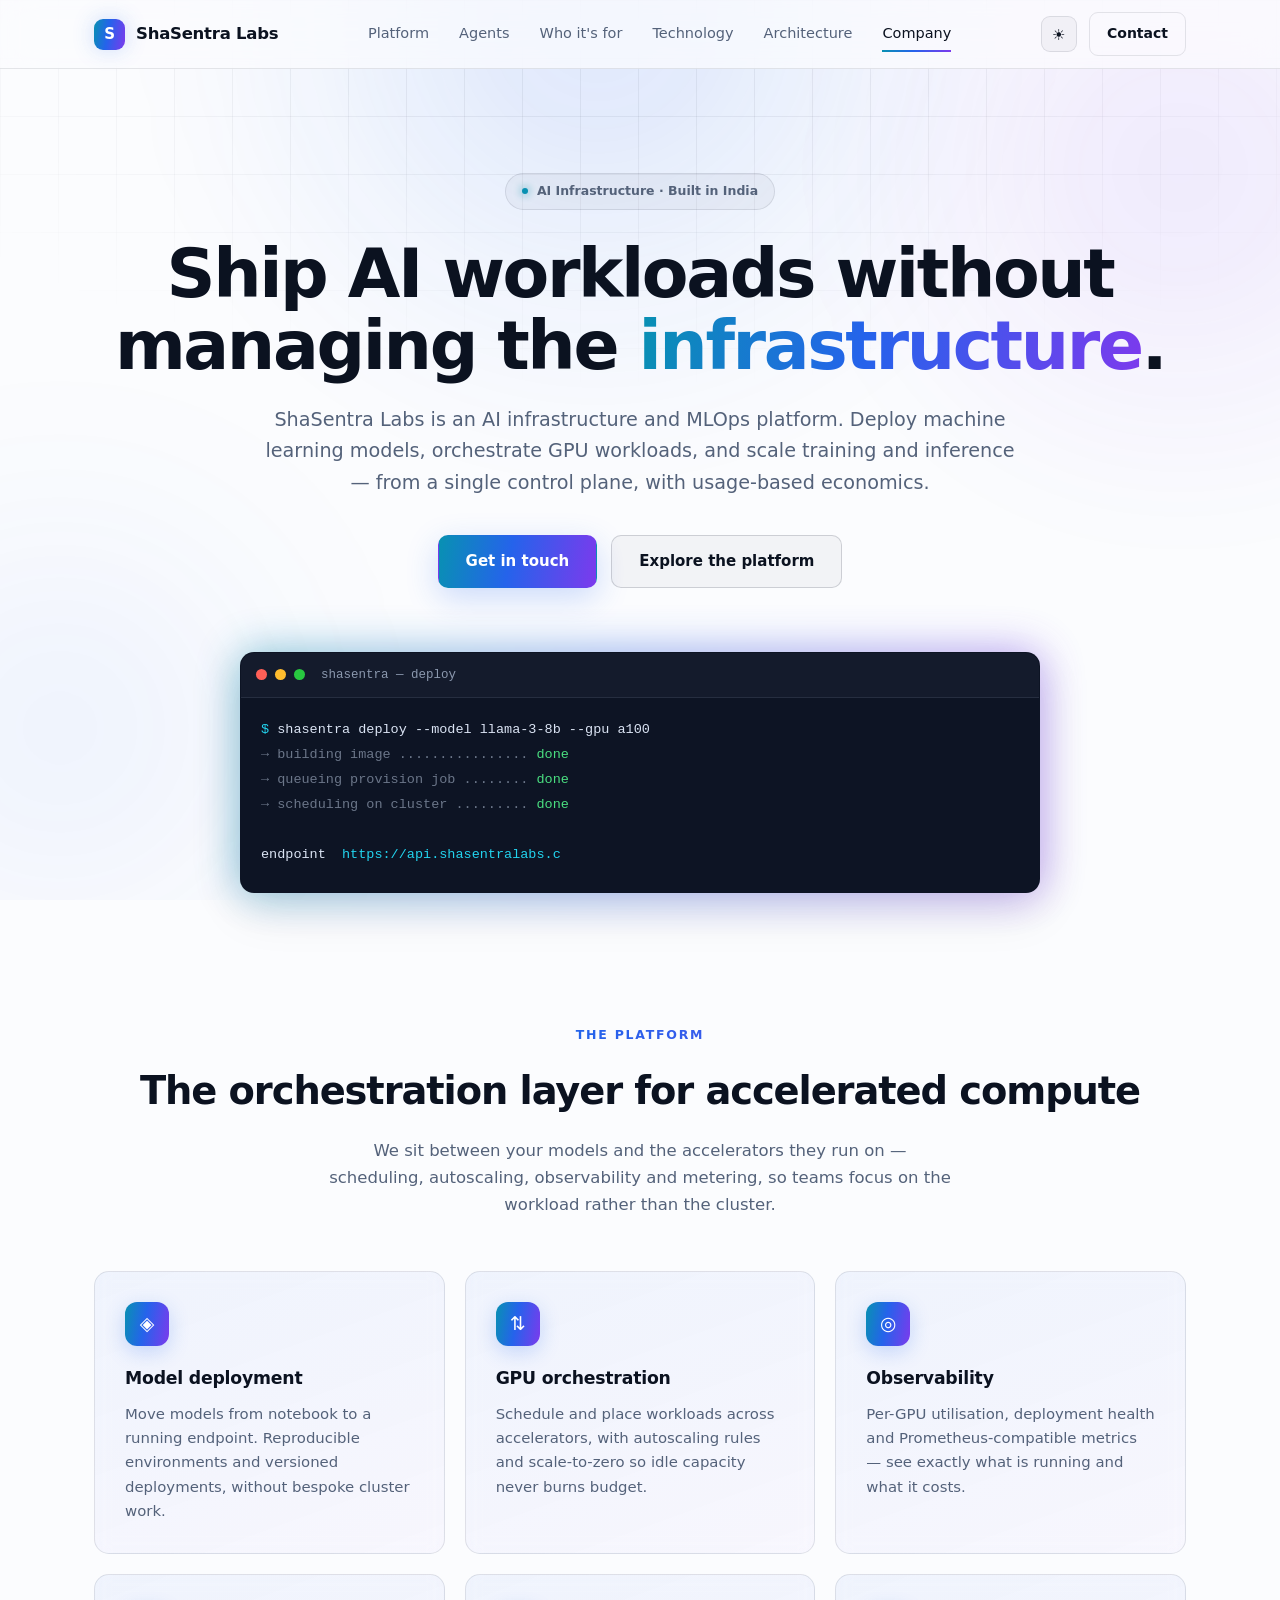
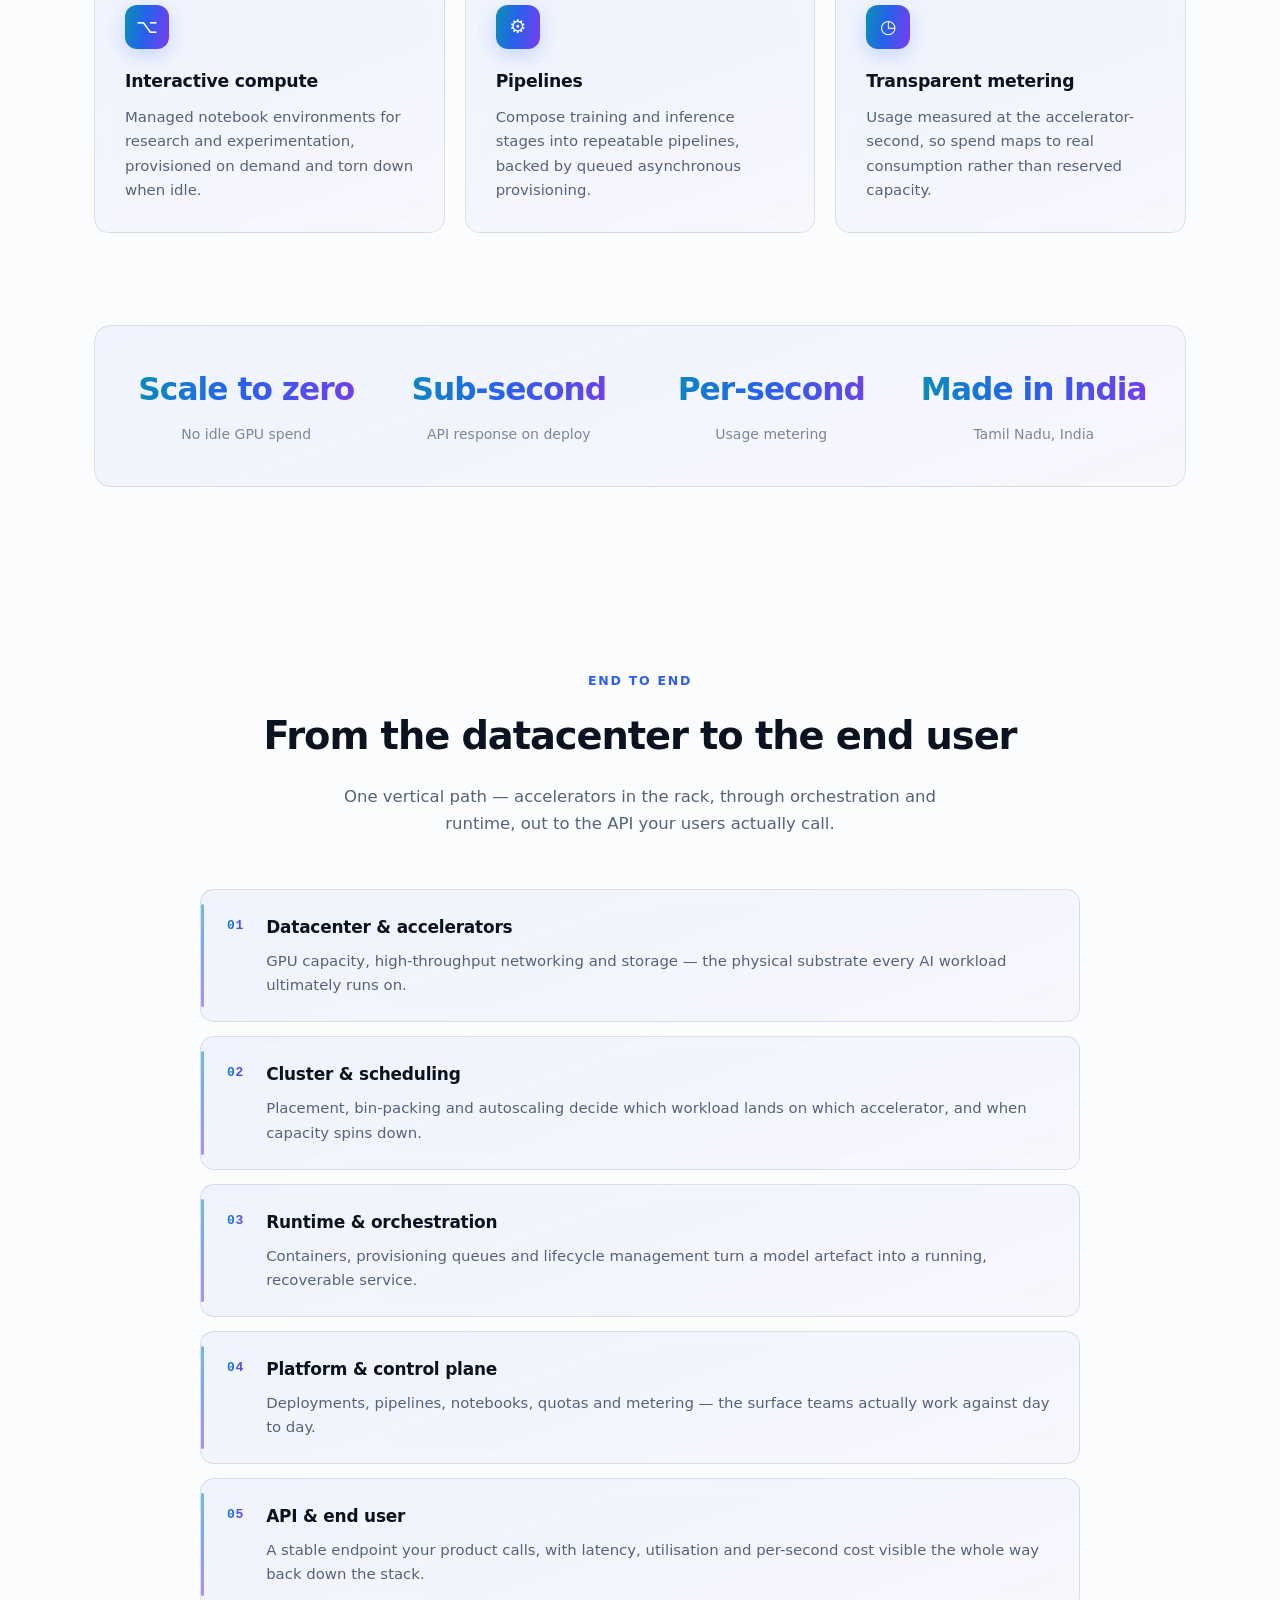
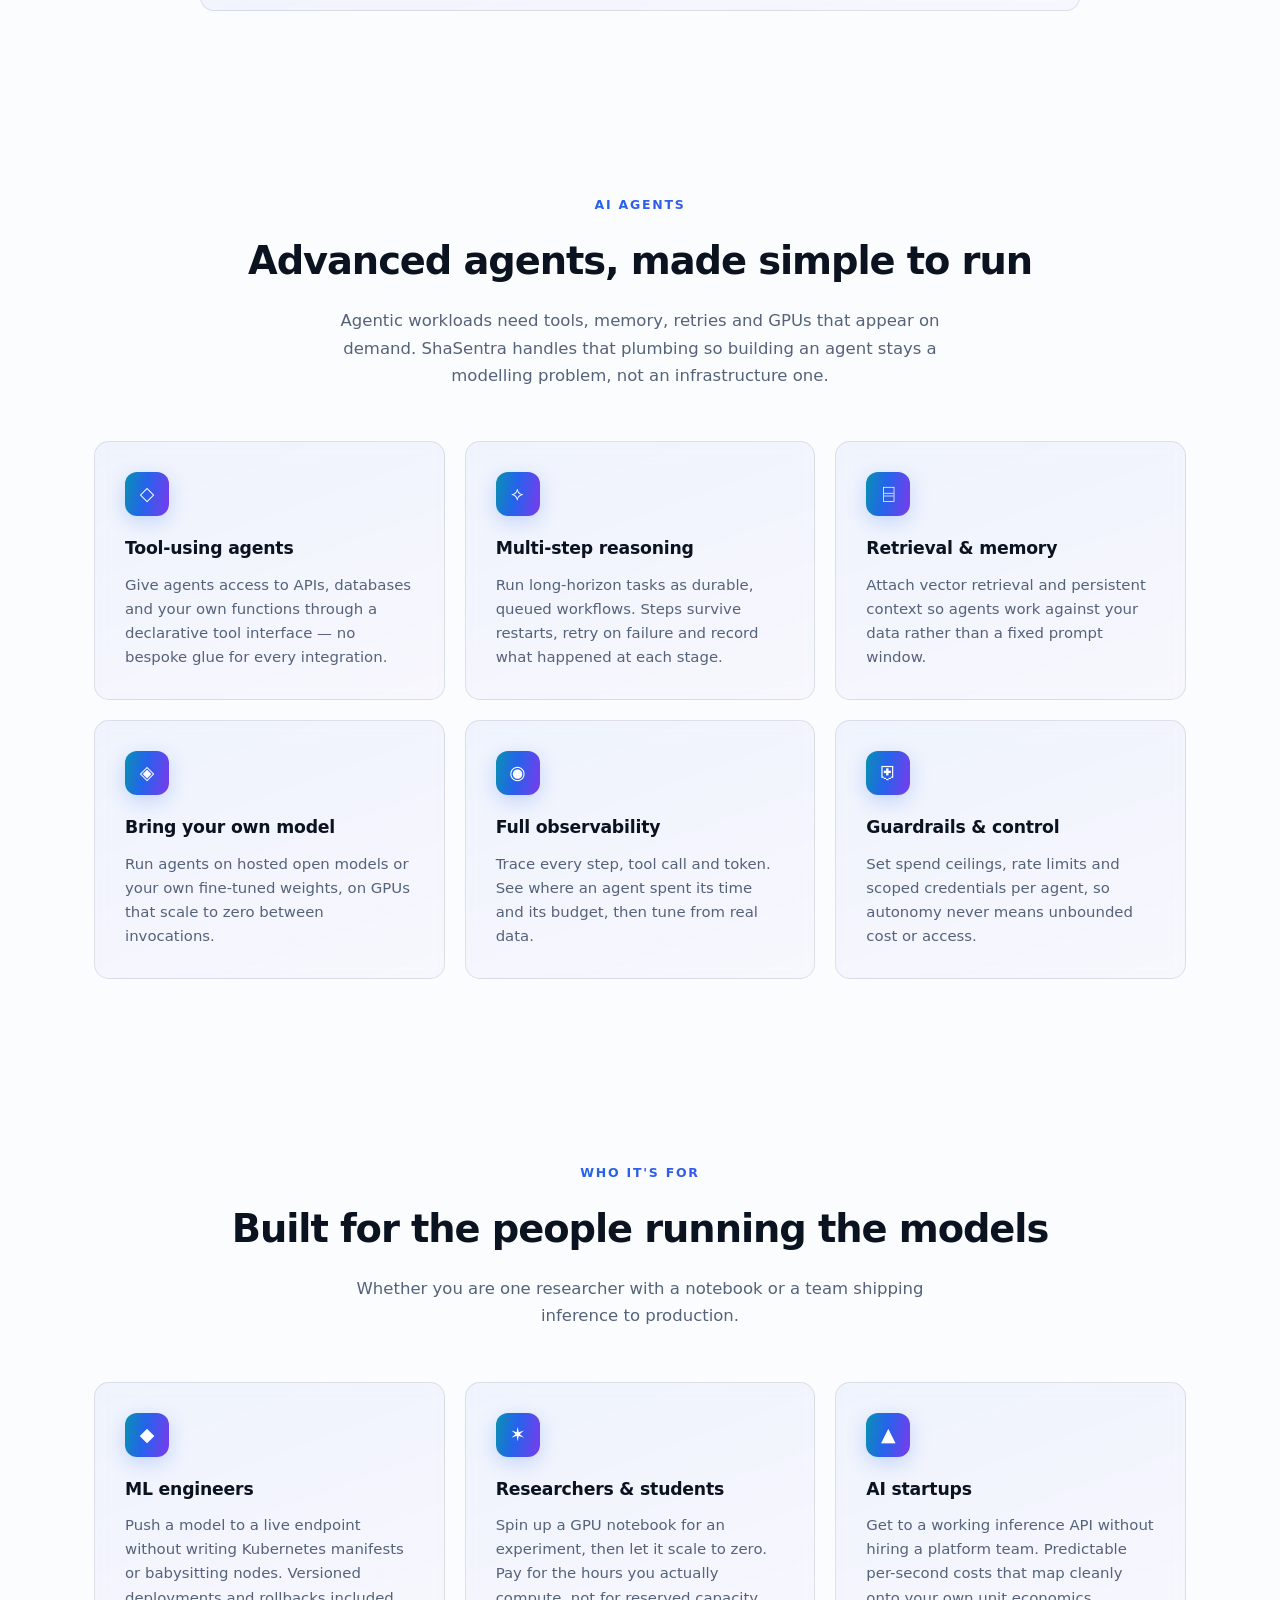
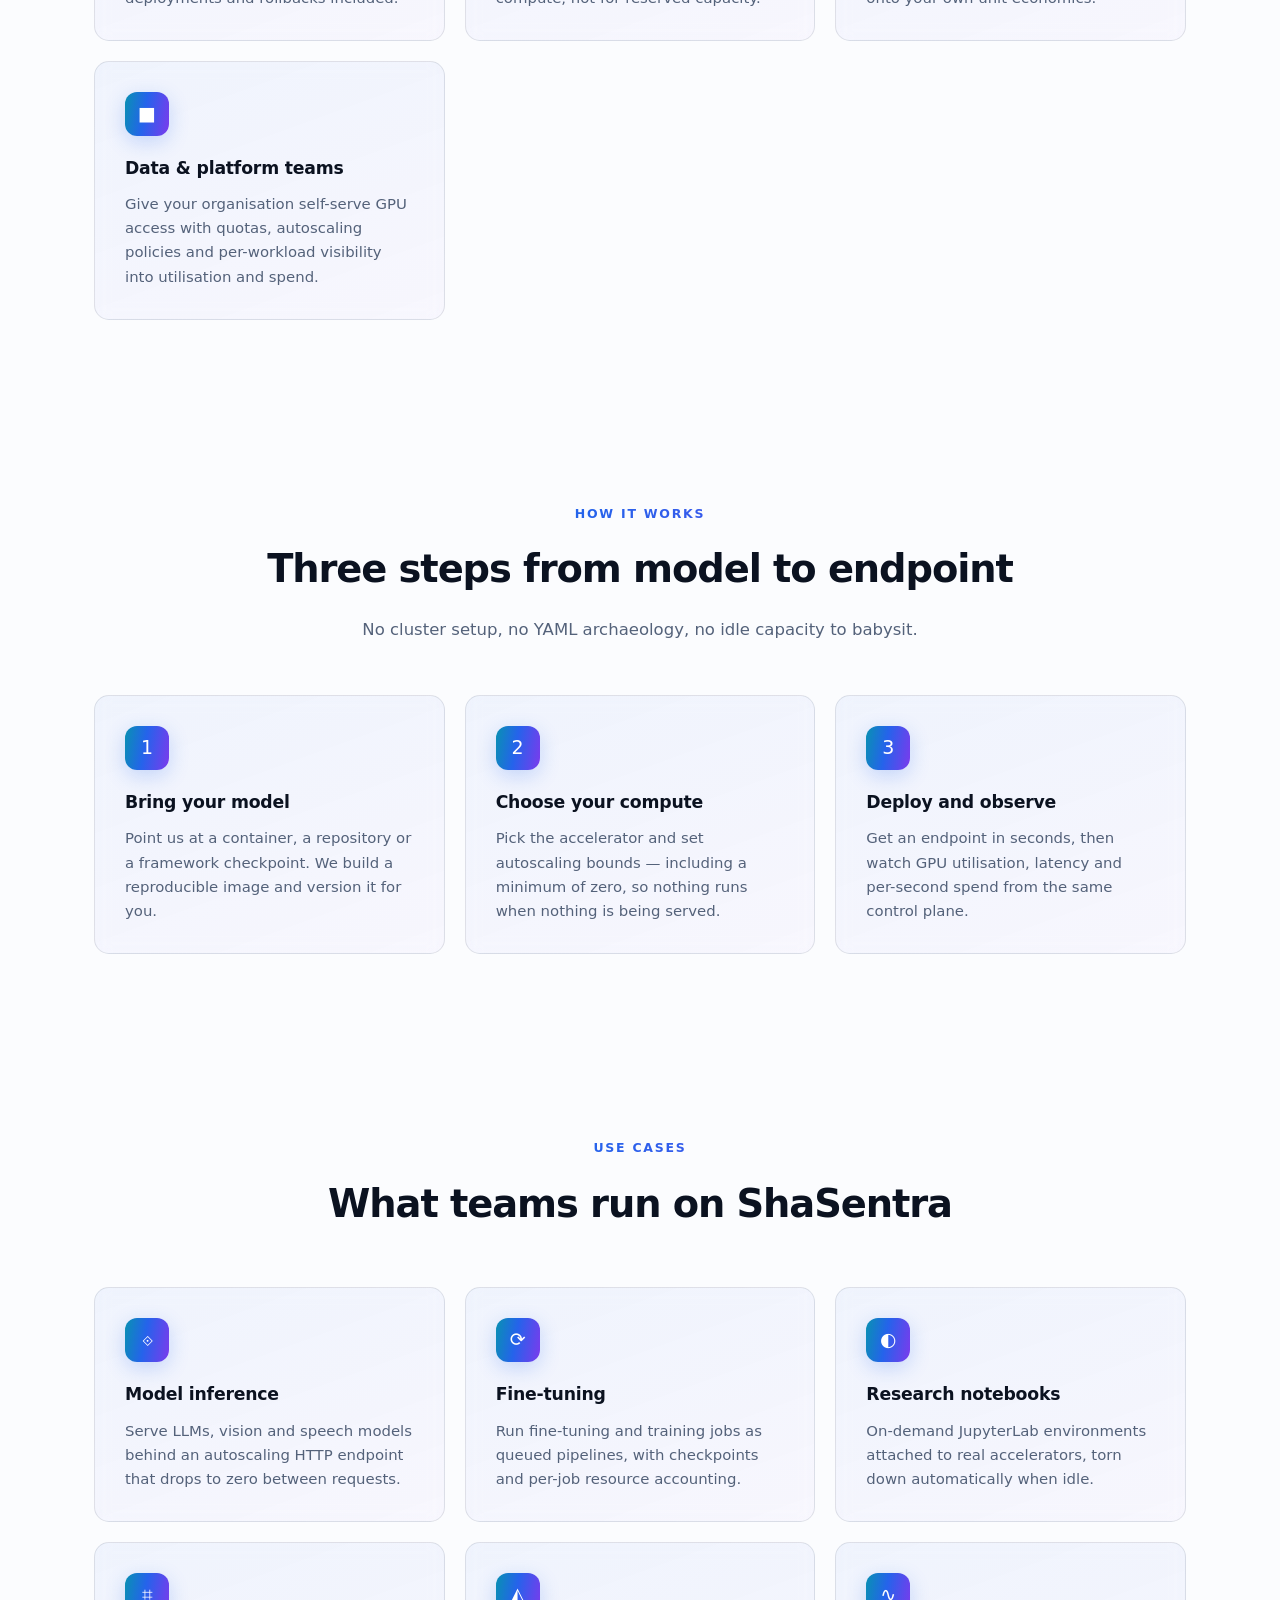
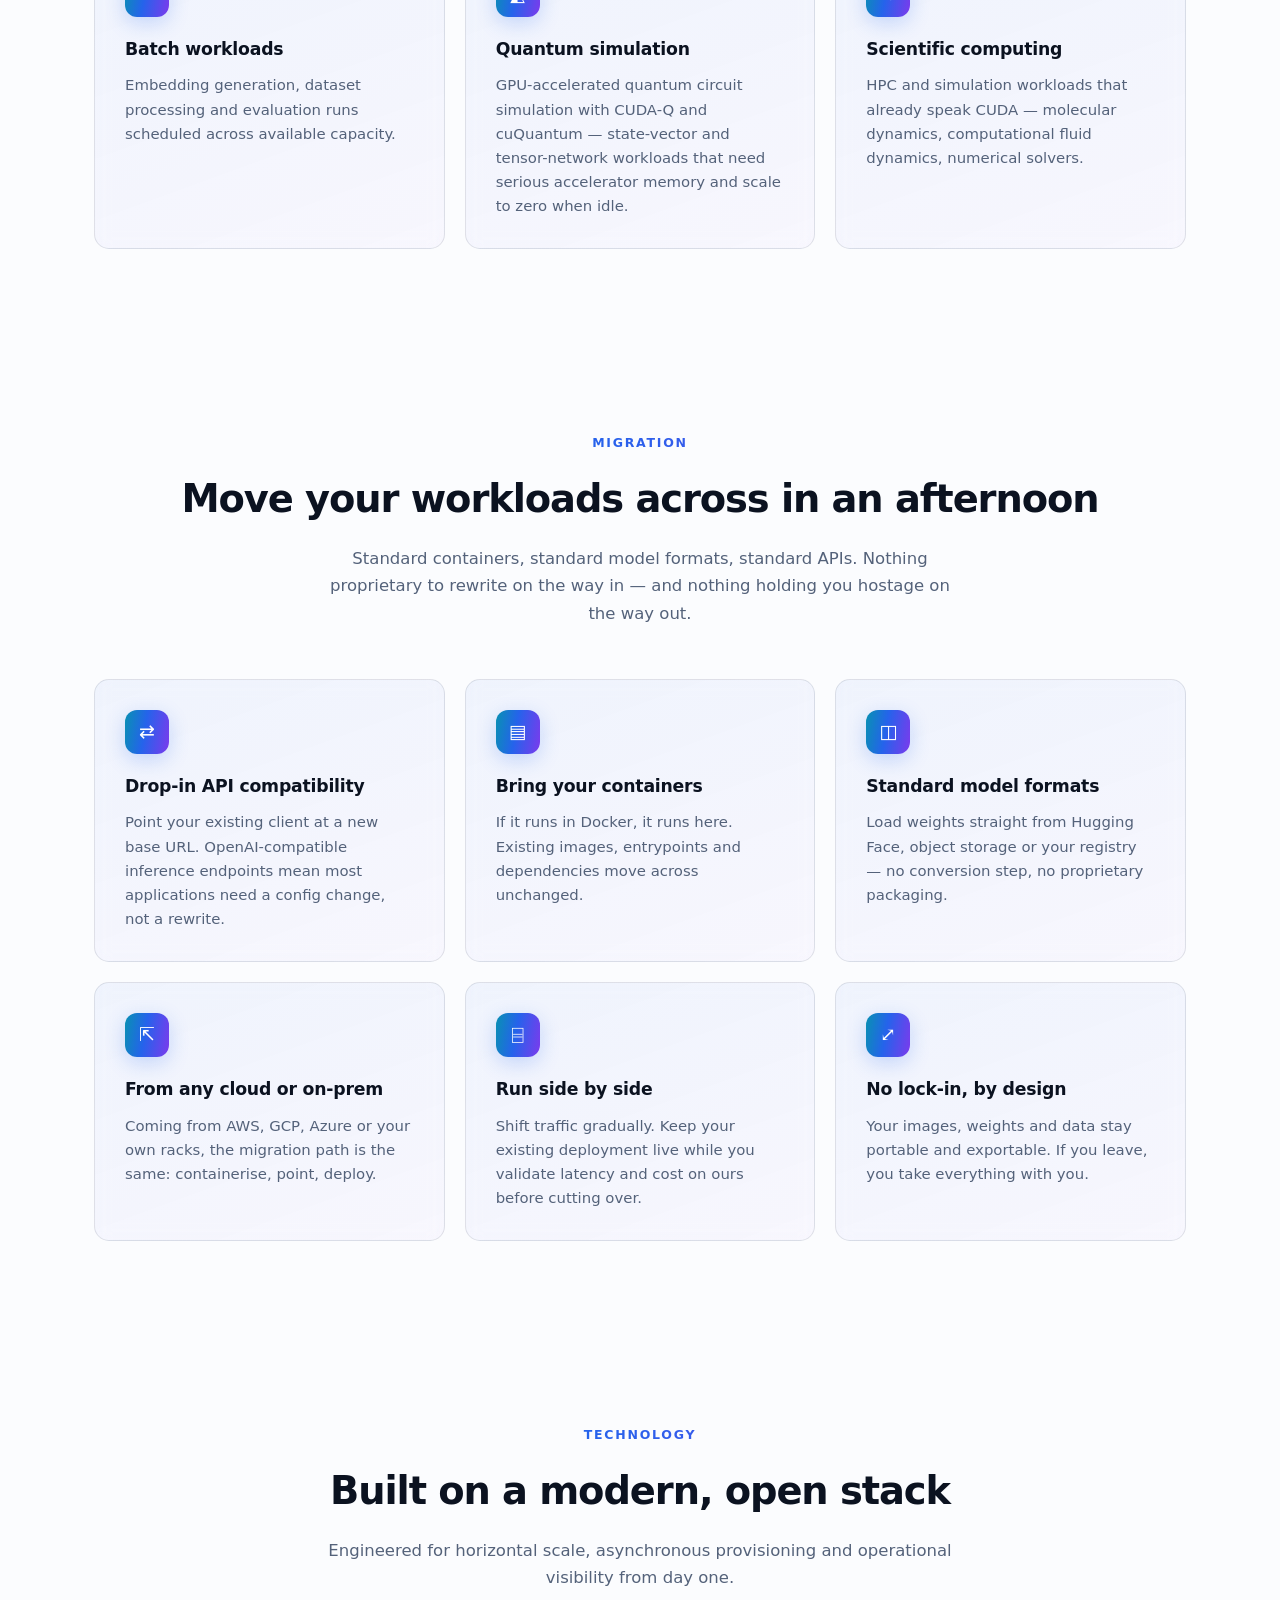
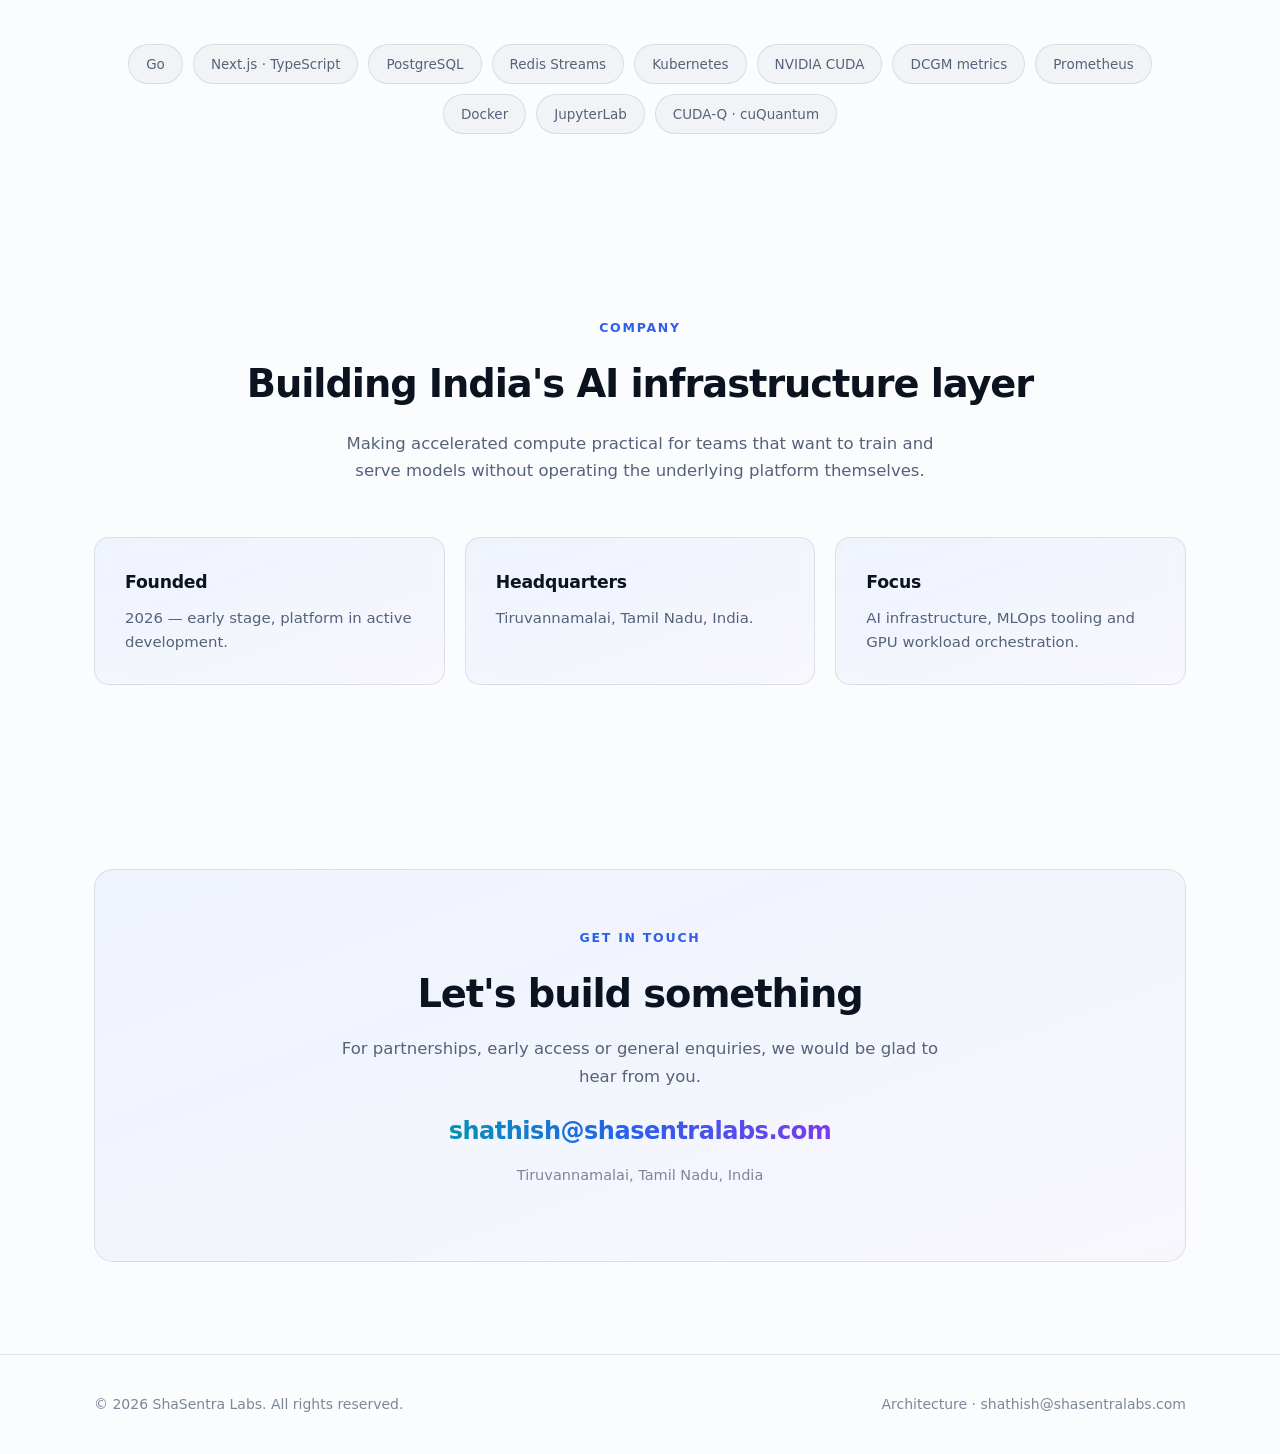
==== commit 8c9fbefb: "Add architecture docs page, shared stylesheet, quantum simulation and scientific computing use cases" ====
--- a/index.html
+++ b/index.html
@@ -44,248 +44,7 @@
   "knowsAbout": ["AI infrastructure","MLOps","GPU orchestration","Machine learning deployment","AI agents"]
 }
 </script>
-<style>
-  *,*::before,*::after{box-sizing:border-box}
-
-  /* ---------- theme tokens ---------- */
-  :root{
-    --bg:#fbfcfe; --panel:#ffffff;
-    --fg:#0b1220; --muted:#54627a; --dim:#7b8798;
-    --line:rgba(15,23,42,.10); --line-strong:rgba(15,23,42,.16);
-    --cyan:#0891b2; --blue:#2563eb; --purple:#7c3aed;
-    --grad:linear-gradient(100deg,#0891b2,#2563eb 45%,#7c3aed);
-    --glass:linear-gradient(160deg,rgba(37,99,235,.055),rgba(124,58,237,.028));
-    --glow-a:rgba(37,99,235,.22); --glow-b:rgba(124,58,237,.18);
-    --chip:rgba(15,23,42,.035);
-    --on-grad:#ffffff;
-    --code-bg:#0d1424; --code-fg:#dbe4f4;
-    --grid-op:.6; --aurora-op:.9; --shadow:0 18px 50px rgba(15,23,42,.09);
-    --max:1140px;
-  }
-  :root[data-theme="dark"]{
-    --bg:#05070f; --panel:#0a0f1c;
-    --fg:#dde5f2; --muted:#93a0b8; --dim:#6d7889;
-    --line:rgba(148,163,184,.15); --line-strong:rgba(148,163,184,.26);
-    --cyan:#22d3ee; --blue:#3b82f6; --purple:#a855f7;
-    --grad:linear-gradient(100deg,#22d3ee,#3b82f6 45%,#a855f7);
-    --glass:linear-gradient(160deg,rgba(148,163,184,.08),rgba(148,163,184,.02));
-    --glow-a:rgba(59,130,246,.5); --glow-b:rgba(168,85,247,.4);
-    --chip:rgba(148,163,184,.06);
-    --on-grad:#04070e;
-    --code-bg:#070c17; --code-fg:#cfdcf0;
-    --grid-op:.5; --aurora-op:.55; --shadow:0 18px 50px rgba(0,0,0,.5);
-  }
-  @media (prefers-color-scheme: dark){
-    :root:not([data-theme]){
-      --bg:#05070f; --panel:#0a0f1c;
-      --fg:#dde5f2; --muted:#93a0b8; --dim:#6d7889;
-      --line:rgba(148,163,184,.15); --line-strong:rgba(148,163,184,.26);
-      --cyan:#22d3ee; --blue:#3b82f6; --purple:#a855f7;
-      --grad:linear-gradient(100deg,#22d3ee,#3b82f6 45%,#a855f7);
-      --glass:linear-gradient(160deg,rgba(148,163,184,.08),rgba(148,163,184,.02));
-      --glow-a:rgba(59,130,246,.5); --glow-b:rgba(168,85,247,.4);
-      --chip:rgba(148,163,184,.06);
-      --on-grad:#04070e;
-      --code-bg:#070c17; --code-fg:#cfdcf0;
-      --grid-op:.5; --aurora-op:.55; --shadow:0 18px 50px rgba(0,0,0,.5);
-    }
-  }
-
-  html{-webkit-text-size-adjust:100%; scroll-behavior:smooth}
-  body{
-    margin:0; background:var(--bg); color:var(--fg); overflow-x:hidden;
-    font:16px/1.65 ui-sans-serif,system-ui,-apple-system,"Segoe UI",Inter,Roboto,sans-serif;
-    -webkit-font-smoothing:antialiased; transition:background .35s ease, color .35s ease;
-  }
-  a{color:inherit; text-decoration:none}
-  .wrap{max-width:var(--max); margin:0 auto; padding:0 24px; position:relative}
-
-  /* ---------- ambient ---------- */
-  .aurora{position:fixed; inset:0; pointer-events:none; z-index:0; overflow:hidden}
-  .orb{position:absolute; border-radius:50%; filter:blur(120px); opacity:var(--aurora-op)}
-  .orb.a{width:840px;height:840px; top:-400px; left:50%; transform:translateX(-55%);
-    background:radial-gradient(circle,var(--glow-a),transparent 62%); animation:drift1 22s ease-in-out infinite}
-  .orb.b{width:660px;height:660px; top:-160px; right:-230px;
-    background:radial-gradient(circle,var(--glow-b),transparent 62%); animation:drift2 26s ease-in-out infinite}
-  .orb.c{width:520px;height:520px; top:52%; left:-200px;
-    background:radial-gradient(circle,var(--glow-a),transparent 65%); opacity:calc(var(--aurora-op)*.6);
-    animation:drift1 30s ease-in-out infinite reverse}
-  @keyframes drift1{0%,100%{transform:translateX(-55%) translateY(0)}50%{transform:translateX(-48%) translateY(38px)}}
-  @keyframes drift2{0%,100%{transform:translate(0,0)}50%{transform:translate(-40px,30px)}}
-  .grid-bg{
-    position:fixed; inset:0; z-index:0; pointer-events:none;
-    background-image:linear-gradient(var(--line) 1px,transparent 1px),
-                     linear-gradient(90deg,var(--line) 1px,transparent 1px);
-    background-size:58px 58px;
-    mask-image:radial-gradient(ellipse 92% 58% at 50% 0%,#000 28%,transparent 76%);
-    -webkit-mask-image:radial-gradient(ellipse 92% 58% at 50% 0%,#000 28%,transparent 76%);
-    opacity:var(--grid-op);
-  }
-  main,header,footer{position:relative; z-index:1}
-
-  /* ---------- nav ---------- */
-  header{position:sticky; top:0; z-index:30; border-bottom:1px solid var(--line);
-    background:color-mix(in srgb, var(--bg) 76%, transparent);
-    backdrop-filter:blur(16px) saturate(170%)}
-  .nav{display:flex; align-items:center; justify-content:space-between; height:68px; gap:18px}
-  .brand{display:flex; align-items:center; gap:11px; font-weight:660; letter-spacing:-.015em; font-size:16.5px}
-  .mark{width:31px;height:31px; border-radius:9px; background:var(--grad); display:grid; place-items:center;
-    color:var(--on-grad); font-size:15px; font-weight:850; box-shadow:0 0 22px var(--glow-a)}
-  .nav-links{display:flex; gap:30px; font-size:14.5px}
-  .nav-links a{color:var(--muted); transition:color .18s; position:relative}
-  .nav-links a::after{content:""; position:absolute; left:0; right:100%; bottom:-6px; height:1.5px;
-    background:var(--grad); transition:right .28s ease}
-  .nav-links a:hover{color:var(--fg)}
-  .nav-links a:hover::after{right:0}
-  .nav-right{display:flex; align-items:center; gap:12px}
-  .icon-btn{width:36px;height:36px; border-radius:9px; border:1px solid var(--line); background:var(--chip);
-    display:grid; place-items:center; cursor:pointer; color:var(--fg); font-size:15px; line-height:1;
-    transition:border-color .2s, transform .2s}
-  .icon-btn:hover{border-color:var(--line-strong); transform:translateY(-1px)}
-  .nav-cta{border:1px solid var(--line); padding:9px 17px; border-radius:9px; font-size:14px; font-weight:550;
-    transition:border-color .2s, background .2s, transform .2s}
-  .nav-cta:hover{border-color:var(--blue); background:var(--chip); transform:translateY(-1px)}
-  .nav-links a.active{color:var(--fg)}
-  .nav-links a.active::after{right:0}
-
-  /* mobile menu */
-  #menu-btn{display:none}
-  #mobile-nav{display:none; border-top:1px solid var(--line);
-    background:color-mix(in srgb, var(--bg) 96%, transparent)}
-  #mobile-nav a{display:block; padding:15px 24px; color:var(--muted);
-    border-bottom:1px solid var(--line); font-size:15.5px}
-  #mobile-nav a:last-child{border-bottom:0}
-  #mobile-nav.open{display:block}
-  @media(max-width:860px){
-    .nav-links{display:none}
-    #menu-btn{display:grid}
-    .nav-cta{display:none}
-  }
-
-  /* ---------- reveal ---------- */
-  .rv{opacity:0; transform:translateY(22px); transition:opacity .7s cubic-bezier(.2,.7,.3,1), transform .7s cubic-bezier(.2,.7,.3,1)}
-  .rv.in{opacity:1; transform:none}
-
-  /* ---------- hero ---------- */
-  .hero{padding:104px 0 40px; text-align:center}
-  .pill{display:inline-flex; align-items:center; gap:9px; font-size:12.5px; font-weight:550;
-    color:var(--muted); padding:7px 16px; border-radius:100px;
-    border:1px solid var(--line); background:var(--chip); margin-bottom:28px}
-  .dot{width:6px;height:6px; border-radius:50%; background:var(--cyan); box-shadow:0 0 10px var(--cyan);
-    animation:pulse 2.4s ease-in-out infinite}
-  @keyframes pulse{0%,100%{opacity:1}50%{opacity:.3}}
-  h1{font-size:clamp(2.35rem,6.2vw,4.25rem); line-height:1.06; letter-spacing:-.035em; margin:0 0 22px; font-weight:700}
-  .grad{background:var(--grad); -webkit-background-clip:text; background-clip:text;
-    color:transparent; -webkit-text-fill-color:transparent}
-  .lede{font-size:clamp(1.03rem,2.1vw,1.2rem); color:var(--muted); max-width:62ch; margin:0 auto 36px}
-  .cta{display:flex; gap:14px; justify-content:center; flex-wrap:wrap}
-  .btn{display:inline-block; padding:13px 27px; border-radius:10px; font-weight:600; font-size:15px;
-    border:1px solid transparent; cursor:pointer;
-    transition:transform .2s, box-shadow .24s, border-color .2s}
-  .btn-primary{background:var(--grad); color:var(--on-grad); box-shadow:0 10px 32px var(--glow-a)}
-  .btn-primary:hover{transform:translateY(-2px); box-shadow:0 16px 44px var(--glow-a)}
-  .btn-ghost{border-color:var(--line-strong); color:var(--fg); background:var(--chip)}
-  .btn-ghost:hover{border-color:var(--blue); transform:translateY(-2px)}
-
-  /* ---------- terminal ---------- */
-  .term-wrap{max-width:800px; margin:64px auto 0; position:relative}
-  .term-wrap::before{content:""; position:absolute; inset:-1px; border-radius:15px; background:var(--grad);
-    opacity:.45; filter:blur(22px); z-index:-1}
-  .term{border:1px solid var(--line-strong); border-radius:14px; overflow:hidden;
-    background:var(--code-bg); box-shadow:var(--shadow); text-align:left}
-  .term-bar{display:flex; align-items:center; gap:8px; padding:12px 15px;
-    border-bottom:1px solid rgba(148,163,184,.14); background:rgba(148,163,184,.05)}
-  .tdot{width:11px;height:11px;border-radius:50%}
-  .tdot:nth-child(1){background:#ff5f57}.tdot:nth-child(2){background:#febc2e}.tdot:nth-child(3){background:#28c840}
-  .term-title{margin-left:8px; font-size:12.5px; color:#8b98ae; font-family:ui-monospace,SFMono-Regular,Menlo,monospace}
-  .term-body{padding:20px 20px 24px; font:13.5px/1.85 ui-monospace,SFMono-Regular,Menlo,Consolas,monospace;
-    color:var(--code-fg); min-height:186px; white-space:pre-wrap; word-break:break-word}
-  .term-body .p{color:#22d3ee}
-  .term-body .ok{color:#4ade80}
-  .term-body .dimc{color:#6b7689}
-  .cursor{display:inline-block; width:8px; height:15px; background:#22d3ee; vertical-align:-2px;
-    animation:blink 1.05s steps(2,start) infinite}
-  @keyframes blink{to{visibility:hidden}}
-
-  /* ---------- sections ---------- */
-  section{padding:92px 0}
-  .sec-head{text-align:center; margin-bottom:52px}
-  .kicker{font-size:12.5px; font-weight:650; letter-spacing:.14em; text-transform:uppercase;
-    background:var(--grad); -webkit-background-clip:text; background-clip:text; color:transparent;
-    -webkit-text-fill-color:transparent; display:block; margin-bottom:13px}
-  h2{font-size:clamp(1.7rem,3.5vw,2.4rem); letter-spacing:-.028em; margin:0 0 15px; font-weight:680}
-  .sub{color:var(--muted); max-width:60ch; margin:0 auto; font-size:16.5px}
-
-  .grid{display:grid; gap:20px; grid-template-columns:repeat(auto-fit,minmax(285px,1fr))}
-  .card{position:relative; border:1px solid var(--line); border-radius:15px; padding:30px;
-    background:var(--glass); backdrop-filter:blur(8px); overflow:hidden;
-    transition:transform .26s, box-shadow .26s}
-  .card::after{content:""; position:absolute; inset:0; border-radius:15px; padding:1px;
-    background:var(--grad); opacity:0; transition:opacity .26s;
-    -webkit-mask:linear-gradient(#000 0 0) content-box,linear-gradient(#000 0 0);
-    -webkit-mask-composite:xor; mask-composite:exclude; pointer-events:none}
-  .card:hover{transform:translateY(-5px); box-shadow:var(--shadow)}
-  .card:hover::after{opacity:.7}
-  .ico{width:44px;height:44px; border-radius:12px; display:grid; place-items:center; font-size:19px;
-    margin-bottom:18px; color:var(--on-grad); background:var(--grad); box-shadow:0 6px 20px var(--glow-a)}
-  .card h3{margin:0 0 10px; font-size:1.08rem; font-weight:640; letter-spacing:-.012em}
-  .card p{margin:0; color:var(--muted); font-size:14.9px; line-height:1.62}
-
-  .stats{display:grid; grid-template-columns:repeat(auto-fit,minmax(190px,1fr)); gap:20px;
-    border:1px solid var(--line); border-radius:17px; padding:38px 30px;
-    background:var(--glass); text-align:center}
-  .stat b{display:block; font-size:clamp(1.4rem,3.2vw,1.95rem); font-weight:700; letter-spacing:-.03em;
-    background:var(--grad); -webkit-background-clip:text; background-clip:text; color:transparent;
-    -webkit-text-fill-color:transparent; margin-bottom:6px}
-  .stat span{font-size:14px; color:var(--dim)}
-
-  /* layered stack */
-  .layers{list-style:none; margin:0; padding:0; display:grid; gap:14px; max-width:880px; margin-inline:auto}
-  .layer{position:relative; display:flex; gap:22px; align-items:flex-start;
-    border:1px solid var(--line); border-radius:14px; padding:24px 26px;
-    background:var(--glass); backdrop-filter:blur(8px);
-    transition:transform .24s, border-color .24s, box-shadow .24s}
-  .layer::before{content:""; position:absolute; left:0; top:14px; bottom:14px; width:3px; border-radius:3px;
-    background:var(--grad); opacity:.55; transition:opacity .24s}
-  .layer:hover{transform:translateX(6px); box-shadow:var(--shadow)}
-  .layer:hover::before{opacity:1}
-  .lnum{flex:0 0 auto; font:650 13px/1 ui-monospace,SFMono-Regular,Menlo,monospace;
-    letter-spacing:.06em; padding-top:5px;
-    background:var(--grad); -webkit-background-clip:text; background-clip:text;
-    color:transparent; -webkit-text-fill-color:transparent}
-  .layer h3{margin:0 0 7px; font-size:1.06rem; font-weight:640; letter-spacing:-.012em}
-  .layer p{margin:0; color:var(--muted); font-size:14.9px; line-height:1.62}
-  @media(max-width:560px){ .layer{flex-direction:column; gap:10px; padding:22px} }
-
-  .chips{display:flex; flex-wrap:wrap; gap:10px; justify-content:center}
-  .chip{font-size:13.5px; color:var(--muted); border:1px solid var(--line);
-    padding:8px 17px; border-radius:100px; background:var(--chip);
-    transition:border-color .2s, color .2s, transform .2s}
-  .chip:hover{border-color:var(--cyan); color:var(--fg); transform:translateY(-2px)}
-
-  .contact-box{border:1px solid var(--line); border-radius:19px; padding:58px 34px; text-align:center;
-    background:var(--glass); position:relative; overflow:hidden}
-  .mail{display:inline-block; margin-top:4px; font-size:clamp(1.05rem,2.6vw,1.5rem); font-weight:650;
-    letter-spacing:-.02em; background:var(--grad); -webkit-background-clip:text; background-clip:text;
-    color:transparent; -webkit-text-fill-color:transparent}
-  .loc{color:var(--dim); font-size:14.5px; margin-top:13px}
-
-  footer{border-top:1px solid var(--line); padding:38px 0; color:var(--dim); font-size:14px}
-  .foot{display:flex; justify-content:space-between; gap:16px; flex-wrap:wrap; align-items:center}
-  .foot a:hover{color:var(--fg)}
-
-  /* skip link */
-  .skip{position:absolute; left:-9999px; top:8px; background:var(--panel); color:var(--fg);
-    padding:10px 16px; border-radius:8px; border:1px solid var(--line-strong); z-index:60}
-  .skip:focus{left:24px}
-  :focus-visible{outline:2px solid var(--blue); outline-offset:3px; border-radius:6px}
-
-  @media (prefers-reduced-motion: reduce){
-    *{animation:none !important; transition:none !important}
-    html{scroll-behavior:auto}
-    .rv{opacity:1; transform:none}
-  }
-</style>
+<link rel="stylesheet" href="/site.css">
 </head>
 <body>
 
@@ -304,6 +63,7 @@
       <a href="#agents">Agents</a>
       <a href="#who">Who it's for</a>
       <a href="#stack">Technology</a>
+      <a href="/docs.html">Architecture</a>
       <a href="#company">Company</a>
     </nav>
     <div class="nav-right">
@@ -318,6 +78,7 @@
     <a href="#who">Who it's for</a>
     <a href="#migrate">Migration</a>
     <a href="#stack">Technology</a>
+    <a href="/docs.html">Architecture</a>
     <a href="#company">Company</a>
     <a href="#contact">Contact</a>
   </nav>
@@ -507,6 +268,10 @@
           <p>On-demand JupyterLab environments attached to real accelerators, torn down automatically when idle.</p></div>
         <div class="card rv"><div class="ico">⌗</div><h3>Batch workloads</h3>
           <p>Embedding generation, dataset processing and evaluation runs scheduled across available capacity.</p></div>
+        <div class="card rv"><div class="ico">◭</div><h3>Quantum simulation</h3>
+          <p>GPU-accelerated quantum circuit simulation with CUDA-Q and cuQuantum — state-vector and tensor-network workloads that need serious accelerator memory and scale to zero when idle.</p></div>
+        <div class="card rv"><div class="ico">∿</div><h3>Scientific computing</h3>
+          <p>HPC and simulation workloads that already speak CUDA — molecular dynamics, computational fluid dynamics, numerical solvers.</p></div>
       </div>
     </div>
   </section>
@@ -549,7 +314,7 @@
         <span class="chip">Go</span><span class="chip">Next.js · TypeScript</span><span class="chip">PostgreSQL</span>
         <span class="chip">Redis Streams</span><span class="chip">Kubernetes</span><span class="chip">NVIDIA CUDA</span>
         <span class="chip">DCGM metrics</span><span class="chip">Prometheus</span><span class="chip">Docker</span>
-        <span class="chip">JupyterLab</span>
+        <span class="chip">JupyterLab</span><span class="chip">CUDA-Q · cuQuantum</span>
       </div>
     </div>
   </section>
@@ -590,7 +355,7 @@
 <footer>
   <div class="wrap foot">
     <span>© 2026 ShaSentra Labs. All rights reserved.</span>
-    <span><a href="mailto:shathish@shasentralabs.com">shathish@shasentralabs.com</a></span>
+    <span><a href="/docs.html">Architecture</a> · <a href="mailto:shathish@shasentralabs.com">shathish@shasentralabs.com</a></span>
   </div>
 </footer>
 
--- a/site.css
+++ b/site.css
@@ -0,0 +1,240 @@
+*,*::before,*::after{box-sizing:border-box}
+
+  /* ---------- theme tokens ---------- */
+  :root{
+    --bg:#fbfcfe; --panel:#ffffff;
+    --fg:#0b1220; --muted:#54627a; --dim:#7b8798;
+    --line:rgba(15,23,42,.10); --line-strong:rgba(15,23,42,.16);
+    --cyan:#0891b2; --blue:#2563eb; --purple:#7c3aed;
+    --grad:linear-gradient(100deg,#0891b2,#2563eb 45%,#7c3aed);
+    --glass:linear-gradient(160deg,rgba(37,99,235,.055),rgba(124,58,237,.028));
+    --glow-a:rgba(37,99,235,.22); --glow-b:rgba(124,58,237,.18);
+    --chip:rgba(15,23,42,.035);
+    --on-grad:#ffffff;
+    --code-bg:#0d1424; --code-fg:#dbe4f4;
+    --grid-op:.6; --aurora-op:.9; --shadow:0 18px 50px rgba(15,23,42,.09);
+    --max:1140px;
+  }
+  :root[data-theme="dark"]{
+    --bg:#05070f; --panel:#0a0f1c;
+    --fg:#dde5f2; --muted:#93a0b8; --dim:#6d7889;
+    --line:rgba(148,163,184,.15); --line-strong:rgba(148,163,184,.26);
+    --cyan:#22d3ee; --blue:#3b82f6; --purple:#a855f7;
+    --grad:linear-gradient(100deg,#22d3ee,#3b82f6 45%,#a855f7);
+    --glass:linear-gradient(160deg,rgba(148,163,184,.08),rgba(148,163,184,.02));
+    --glow-a:rgba(59,130,246,.5); --glow-b:rgba(168,85,247,.4);
+    --chip:rgba(148,163,184,.06);
+    --on-grad:#04070e;
+    --code-bg:#070c17; --code-fg:#cfdcf0;
+    --grid-op:.5; --aurora-op:.55; --shadow:0 18px 50px rgba(0,0,0,.5);
+  }
+  @media (prefers-color-scheme: dark){
+    :root:not([data-theme]){
+      --bg:#05070f; --panel:#0a0f1c;
+      --fg:#dde5f2; --muted:#93a0b8; --dim:#6d7889;
+      --line:rgba(148,163,184,.15); --line-strong:rgba(148,163,184,.26);
+      --cyan:#22d3ee; --blue:#3b82f6; --purple:#a855f7;
+      --grad:linear-gradient(100deg,#22d3ee,#3b82f6 45%,#a855f7);
+      --glass:linear-gradient(160deg,rgba(148,163,184,.08),rgba(148,163,184,.02));
+      --glow-a:rgba(59,130,246,.5); --glow-b:rgba(168,85,247,.4);
+      --chip:rgba(148,163,184,.06);
+      --on-grad:#04070e;
+      --code-bg:#070c17; --code-fg:#cfdcf0;
+      --grid-op:.5; --aurora-op:.55; --shadow:0 18px 50px rgba(0,0,0,.5);
+    }
+  }
+
+  html{-webkit-text-size-adjust:100%; scroll-behavior:smooth}
+  body{
+    margin:0; background:var(--bg); color:var(--fg); overflow-x:hidden;
+    font:16px/1.65 ui-sans-serif,system-ui,-apple-system,"Segoe UI",Inter,Roboto,sans-serif;
+    -webkit-font-smoothing:antialiased; transition:background .35s ease, color .35s ease;
+  }
+  a{color:inherit; text-decoration:none}
+  .wrap{max-width:var(--max); margin:0 auto; padding:0 24px; position:relative}
+
+  /* ---------- ambient ---------- */
+  .aurora{position:fixed; inset:0; pointer-events:none; z-index:0; overflow:hidden}
+  .orb{position:absolute; border-radius:50%; filter:blur(120px); opacity:var(--aurora-op)}
+  .orb.a{width:840px;height:840px; top:-400px; left:50%; transform:translateX(-55%);
+    background:radial-gradient(circle,var(--glow-a),transparent 62%); animation:drift1 22s ease-in-out infinite}
+  .orb.b{width:660px;height:660px; top:-160px; right:-230px;
+    background:radial-gradient(circle,var(--glow-b),transparent 62%); animation:drift2 26s ease-in-out infinite}
+  .orb.c{width:520px;height:520px; top:52%; left:-200px;
+    background:radial-gradient(circle,var(--glow-a),transparent 65%); opacity:calc(var(--aurora-op)*.6);
+    animation:drift1 30s ease-in-out infinite reverse}
+  @keyframes drift1{0%,100%{transform:translateX(-55%) translateY(0)}50%{transform:translateX(-48%) translateY(38px)}}
+  @keyframes drift2{0%,100%{transform:translate(0,0)}50%{transform:translate(-40px,30px)}}
+  .grid-bg{
+    position:fixed; inset:0; z-index:0; pointer-events:none;
+    background-image:linear-gradient(var(--line) 1px,transparent 1px),
+                     linear-gradient(90deg,var(--line) 1px,transparent 1px);
+    background-size:58px 58px;
+    mask-image:radial-gradient(ellipse 92% 58% at 50% 0%,#000 28%,transparent 76%);
+    -webkit-mask-image:radial-gradient(ellipse 92% 58% at 50% 0%,#000 28%,transparent 76%);
+    opacity:var(--grid-op);
+  }
+  main,header,footer{position:relative; z-index:1}
+
+  /* ---------- nav ---------- */
+  header{position:sticky; top:0; z-index:30; border-bottom:1px solid var(--line);
+    background:color-mix(in srgb, var(--bg) 76%, transparent);
+    backdrop-filter:blur(16px) saturate(170%)}
+  .nav{display:flex; align-items:center; justify-content:space-between; height:68px; gap:18px}
+  .brand{display:flex; align-items:center; gap:11px; font-weight:660; letter-spacing:-.015em; font-size:16.5px}
+  .mark{width:31px;height:31px; border-radius:9px; background:var(--grad); display:grid; place-items:center;
+    color:var(--on-grad); font-size:15px; font-weight:850; box-shadow:0 0 22px var(--glow-a)}
+  .nav-links{display:flex; gap:30px; font-size:14.5px}
+  .nav-links a{color:var(--muted); transition:color .18s; position:relative}
+  .nav-links a::after{content:""; position:absolute; left:0; right:100%; bottom:-6px; height:1.5px;
+    background:var(--grad); transition:right .28s ease}
+  .nav-links a:hover{color:var(--fg)}
+  .nav-links a:hover::after{right:0}
+  .nav-right{display:flex; align-items:center; gap:12px}
+  .icon-btn{width:36px;height:36px; border-radius:9px; border:1px solid var(--line); background:var(--chip);
+    display:grid; place-items:center; cursor:pointer; color:var(--fg); font-size:15px; line-height:1;
+    transition:border-color .2s, transform .2s}
+  .icon-btn:hover{border-color:var(--line-strong); transform:translateY(-1px)}
+  .nav-cta{border:1px solid var(--line); padding:9px 17px; border-radius:9px; font-size:14px; font-weight:550;
+    transition:border-color .2s, background .2s, transform .2s}
+  .nav-cta:hover{border-color:var(--blue); background:var(--chip); transform:translateY(-1px)}
+  .nav-links a.active{color:var(--fg)}
+  .nav-links a.active::after{right:0}
+
+  /* mobile menu */
+  #menu-btn{display:none}
+  #mobile-nav{display:none; border-top:1px solid var(--line);
+    background:color-mix(in srgb, var(--bg) 96%, transparent)}
+  #mobile-nav a{display:block; padding:15px 24px; color:var(--muted);
+    border-bottom:1px solid var(--line); font-size:15.5px}
+  #mobile-nav a:last-child{border-bottom:0}
+  #mobile-nav.open{display:block}
+  @media(max-width:860px){
+    .nav-links{display:none}
+    #menu-btn{display:grid}
+    .nav-cta{display:none}
+  }
+
+  /* ---------- reveal ---------- */
+  .rv{opacity:0; transform:translateY(22px); transition:opacity .7s cubic-bezier(.2,.7,.3,1), transform .7s cubic-bezier(.2,.7,.3,1)}
+  .rv.in{opacity:1; transform:none}
+
+  /* ---------- hero ---------- */
+  .hero{padding:104px 0 40px; text-align:center}
+  .pill{display:inline-flex; align-items:center; gap:9px; font-size:12.5px; font-weight:550;
+    color:var(--muted); padding:7px 16px; border-radius:100px;
+    border:1px solid var(--line); background:var(--chip); margin-bottom:28px}
+  .dot{width:6px;height:6px; border-radius:50%; background:var(--cyan); box-shadow:0 0 10px var(--cyan);
+    animation:pulse 2.4s ease-in-out infinite}
+  @keyframes pulse{0%,100%{opacity:1}50%{opacity:.3}}
+  h1{font-size:clamp(2.35rem,6.2vw,4.25rem); line-height:1.06; letter-spacing:-.035em; margin:0 0 22px; font-weight:700}
+  .grad{background:var(--grad); -webkit-background-clip:text; background-clip:text;
+    color:transparent; -webkit-text-fill-color:transparent}
+  .lede{font-size:clamp(1.03rem,2.1vw,1.2rem); color:var(--muted); max-width:62ch; margin:0 auto 36px}
+  .cta{display:flex; gap:14px; justify-content:center; flex-wrap:wrap}
+  .btn{display:inline-block; padding:13px 27px; border-radius:10px; font-weight:600; font-size:15px;
+    border:1px solid transparent; cursor:pointer;
+    transition:transform .2s, box-shadow .24s, border-color .2s}
+  .btn-primary{background:var(--grad); color:var(--on-grad); box-shadow:0 10px 32px var(--glow-a)}
+  .btn-primary:hover{transform:translateY(-2px); box-shadow:0 16px 44px var(--glow-a)}
+  .btn-ghost{border-color:var(--line-strong); color:var(--fg); background:var(--chip)}
+  .btn-ghost:hover{border-color:var(--blue); transform:translateY(-2px)}
+
+  /* ---------- terminal ---------- */
+  .term-wrap{max-width:800px; margin:64px auto 0; position:relative}
+  .term-wrap::before{content:""; position:absolute; inset:-1px; border-radius:15px; background:var(--grad);
+    opacity:.45; filter:blur(22px); z-index:-1}
+  .term{border:1px solid var(--line-strong); border-radius:14px; overflow:hidden;
+    background:var(--code-bg); box-shadow:var(--shadow); text-align:left}
+  .term-bar{display:flex; align-items:center; gap:8px; padding:12px 15px;
+    border-bottom:1px solid rgba(148,163,184,.14); background:rgba(148,163,184,.05)}
+  .tdot{width:11px;height:11px;border-radius:50%}
+  .tdot:nth-child(1){background:#ff5f57}.tdot:nth-child(2){background:#febc2e}.tdot:nth-child(3){background:#28c840}
+  .term-title{margin-left:8px; font-size:12.5px; color:#8b98ae; font-family:ui-monospace,SFMono-Regular,Menlo,monospace}
+  .term-body{padding:20px 20px 24px; font:13.5px/1.85 ui-monospace,SFMono-Regular,Menlo,Consolas,monospace;
+    color:var(--code-fg); min-height:186px; white-space:pre-wrap; word-break:break-word}
+  .term-body .p{color:#22d3ee}
+  .term-body .ok{color:#4ade80}
+  .term-body .dimc{color:#6b7689}
+  .cursor{display:inline-block; width:8px; height:15px; background:#22d3ee; vertical-align:-2px;
+    animation:blink 1.05s steps(2,start) infinite}
+  @keyframes blink{to{visibility:hidden}}
+
+  /* ---------- sections ---------- */
+  section{padding:92px 0}
+  .sec-head{text-align:center; margin-bottom:52px}
+  .kicker{font-size:12.5px; font-weight:650; letter-spacing:.14em; text-transform:uppercase;
+    background:var(--grad); -webkit-background-clip:text; background-clip:text; color:transparent;
+    -webkit-text-fill-color:transparent; display:block; margin-bottom:13px}
+  h2{font-size:clamp(1.7rem,3.5vw,2.4rem); letter-spacing:-.028em; margin:0 0 15px; font-weight:680}
+  .sub{color:var(--muted); max-width:60ch; margin:0 auto; font-size:16.5px}
+
+  .grid{display:grid; gap:20px; grid-template-columns:repeat(auto-fit,minmax(285px,1fr))}
+  .card{position:relative; border:1px solid var(--line); border-radius:15px; padding:30px;
+    background:var(--glass); backdrop-filter:blur(8px); overflow:hidden;
+    transition:transform .26s, box-shadow .26s}
+  .card::after{content:""; position:absolute; inset:0; border-radius:15px; padding:1px;
+    background:var(--grad); opacity:0; transition:opacity .26s;
+    -webkit-mask:linear-gradient(#000 0 0) content-box,linear-gradient(#000 0 0);
+    -webkit-mask-composite:xor; mask-composite:exclude; pointer-events:none}
+  .card:hover{transform:translateY(-5px); box-shadow:var(--shadow)}
+  .card:hover::after{opacity:.7}
+  .ico{width:44px;height:44px; border-radius:12px; display:grid; place-items:center; font-size:19px;
+    margin-bottom:18px; color:var(--on-grad); background:var(--grad); box-shadow:0 6px 20px var(--glow-a)}
+  .card h3{margin:0 0 10px; font-size:1.08rem; font-weight:640; letter-spacing:-.012em}
+  .card p{margin:0; color:var(--muted); font-size:14.9px; line-height:1.62}
+
+  .stats{display:grid; grid-template-columns:repeat(auto-fit,minmax(190px,1fr)); gap:20px;
+    border:1px solid var(--line); border-radius:17px; padding:38px 30px;
+    background:var(--glass); text-align:center}
+  .stat b{display:block; font-size:clamp(1.4rem,3.2vw,1.95rem); font-weight:700; letter-spacing:-.03em;
+    background:var(--grad); -webkit-background-clip:text; background-clip:text; color:transparent;
+    -webkit-text-fill-color:transparent; margin-bottom:6px}
+  .stat span{font-size:14px; color:var(--dim)}
+
+  /* layered stack */
+  .layers{list-style:none; margin:0; padding:0; display:grid; gap:14px; max-width:880px; margin-inline:auto}
+  .layer{position:relative; display:flex; gap:22px; align-items:flex-start;
+    border:1px solid var(--line); border-radius:14px; padding:24px 26px;
+    background:var(--glass); backdrop-filter:blur(8px);
+    transition:transform .24s, border-color .24s, box-shadow .24s}
+  .layer::before{content:""; position:absolute; left:0; top:14px; bottom:14px; width:3px; border-radius:3px;
+    background:var(--grad); opacity:.55; transition:opacity .24s}
+  .layer:hover{transform:translateX(6px); box-shadow:var(--shadow)}
+  .layer:hover::before{opacity:1}
+  .lnum{flex:0 0 auto; font:650 13px/1 ui-monospace,SFMono-Regular,Menlo,monospace;
+    letter-spacing:.06em; padding-top:5px;
+    background:var(--grad); -webkit-background-clip:text; background-clip:text;
+    color:transparent; -webkit-text-fill-color:transparent}
+  .layer h3{margin:0 0 7px; font-size:1.06rem; font-weight:640; letter-spacing:-.012em}
+  .layer p{margin:0; color:var(--muted); font-size:14.9px; line-height:1.62}
+  @media(max-width:560px){ .layer{flex-direction:column; gap:10px; padding:22px} }
+
+  .chips{display:flex; flex-wrap:wrap; gap:10px; justify-content:center}
+  .chip{font-size:13.5px; color:var(--muted); border:1px solid var(--line);
+    padding:8px 17px; border-radius:100px; background:var(--chip);
+    transition:border-color .2s, color .2s, transform .2s}
+  .chip:hover{border-color:var(--cyan); color:var(--fg); transform:translateY(-2px)}
+
+  .contact-box{border:1px solid var(--line); border-radius:19px; padding:58px 34px; text-align:center;
+    background:var(--glass); position:relative; overflow:hidden}
+  .mail{display:inline-block; margin-top:4px; font-size:clamp(1.05rem,2.6vw,1.5rem); font-weight:650;
+    letter-spacing:-.02em; background:var(--grad); -webkit-background-clip:text; background-clip:text;
+    color:transparent; -webkit-text-fill-color:transparent}
+  .loc{color:var(--dim); font-size:14.5px; margin-top:13px}
+
+  footer{border-top:1px solid var(--line); padding:38px 0; color:var(--dim); font-size:14px}
+  .foot{display:flex; justify-content:space-between; gap:16px; flex-wrap:wrap; align-items:center}
+  .foot a:hover{color:var(--fg)}
+
+  /* skip link */
+  .skip{position:absolute; left:-9999px; top:8px; background:var(--panel); color:var(--fg);
+    padding:10px 16px; border-radius:8px; border:1px solid var(--line-strong); z-index:60}
+  .skip:focus{left:24px}
+  :focus-visible{outline:2px solid var(--blue); outline-offset:3px; border-radius:6px}
+
+  @media (prefers-reduced-motion: reduce){
+    *{animation:none !important; transition:none !important}
+    html{scroll-behavior:auto}
+    .rv{opacity:1; transform:none}
+  }
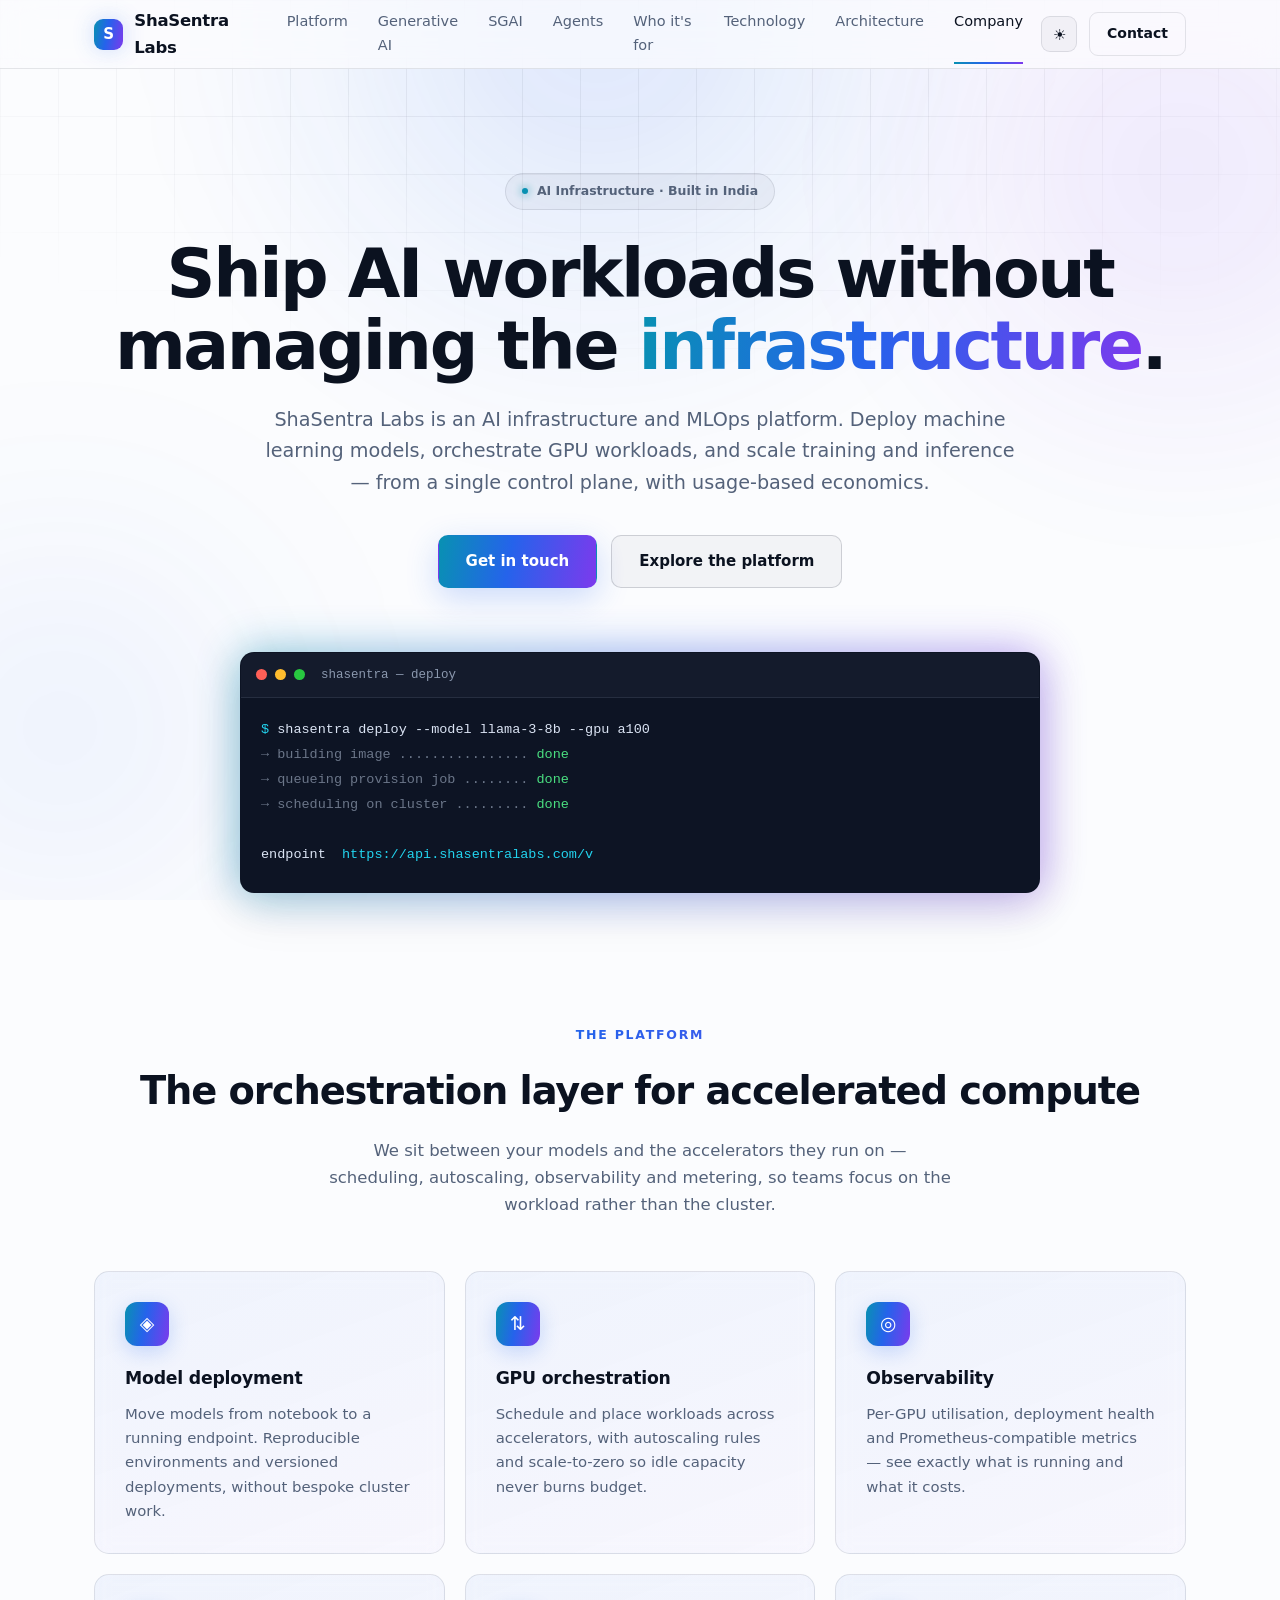
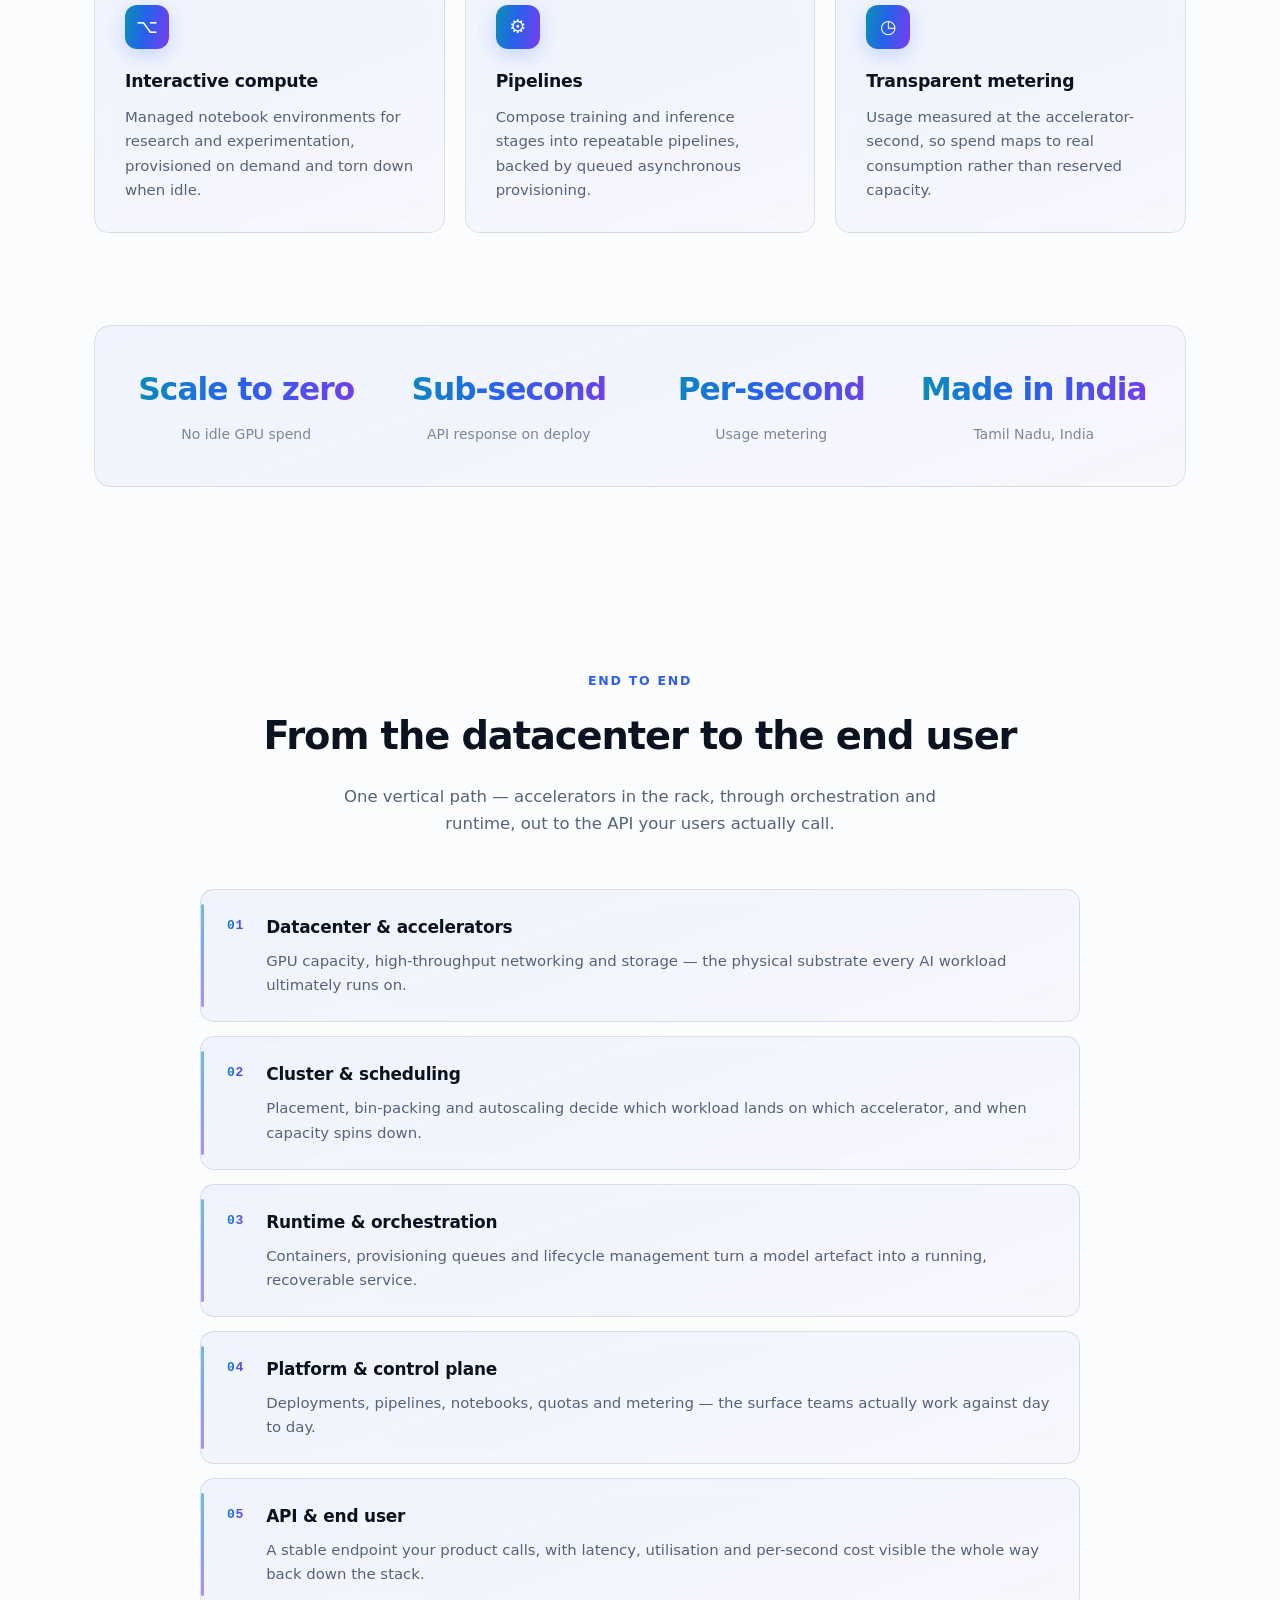
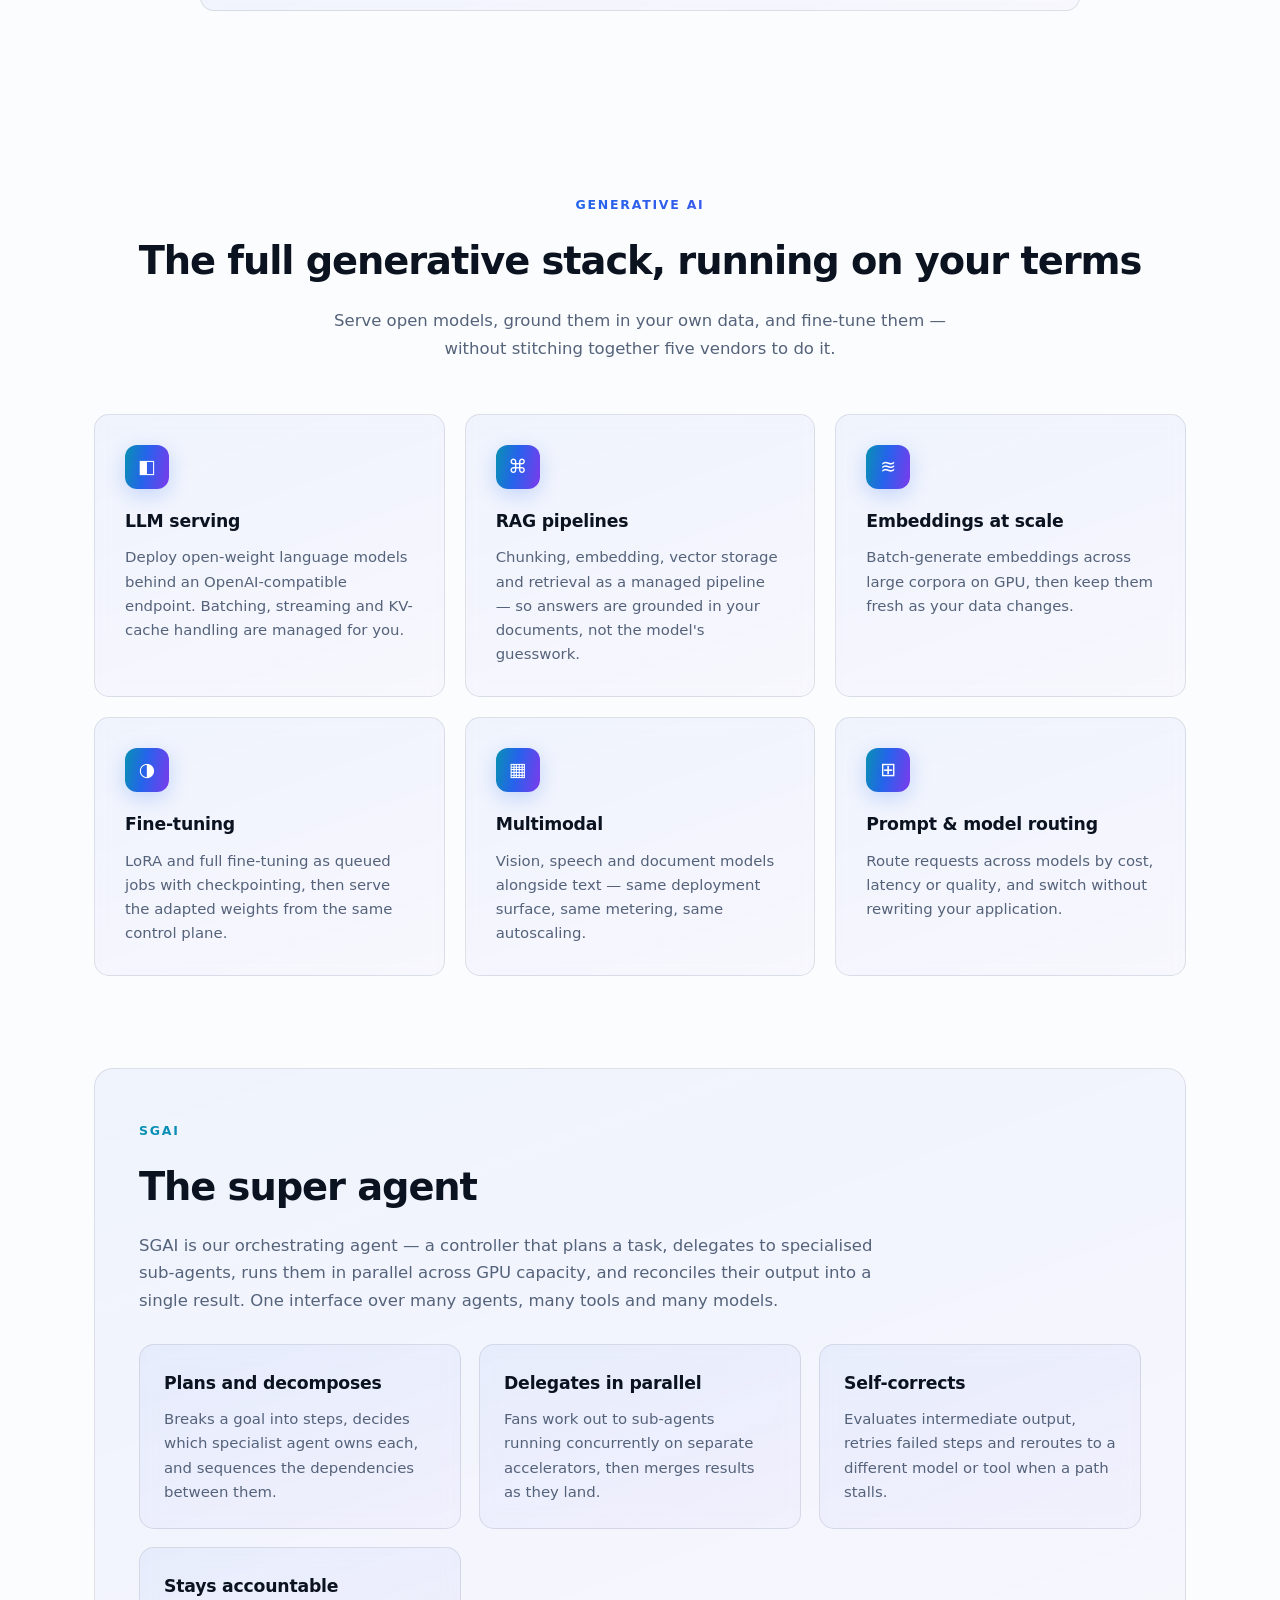
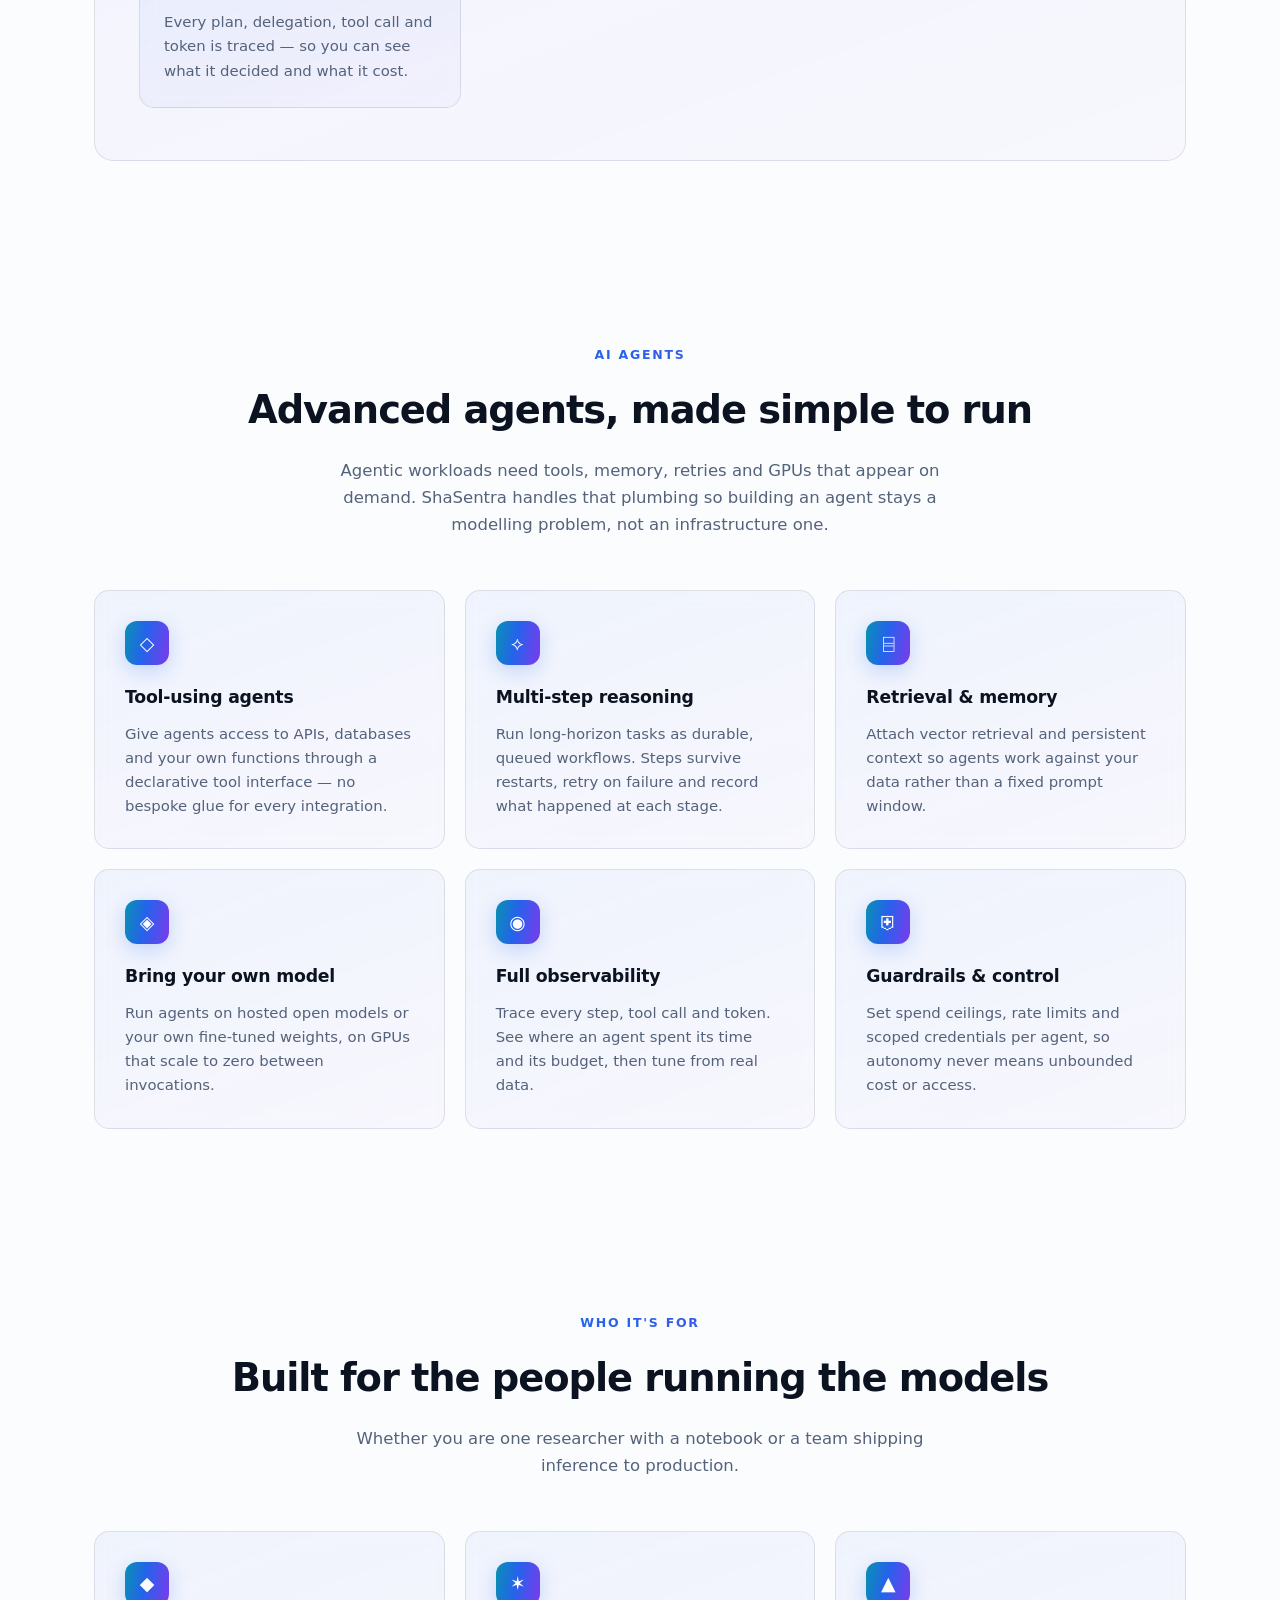
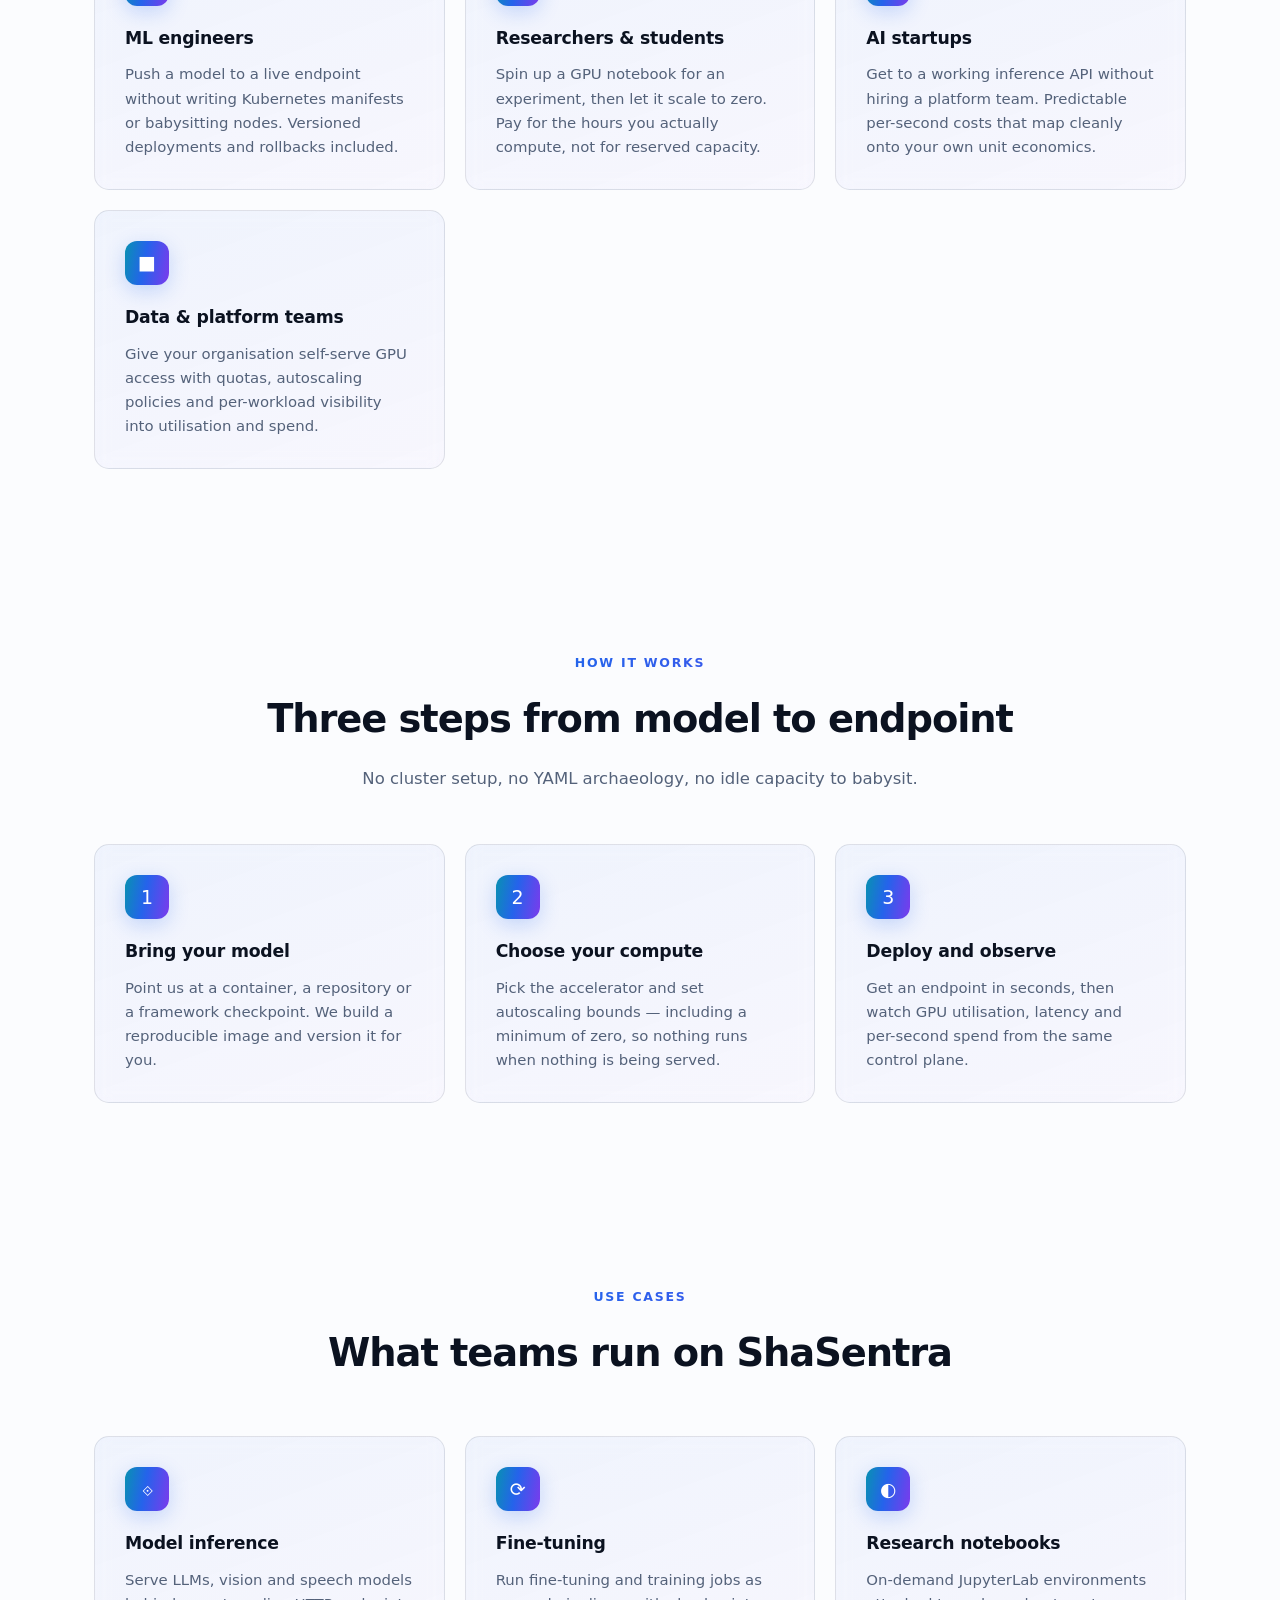
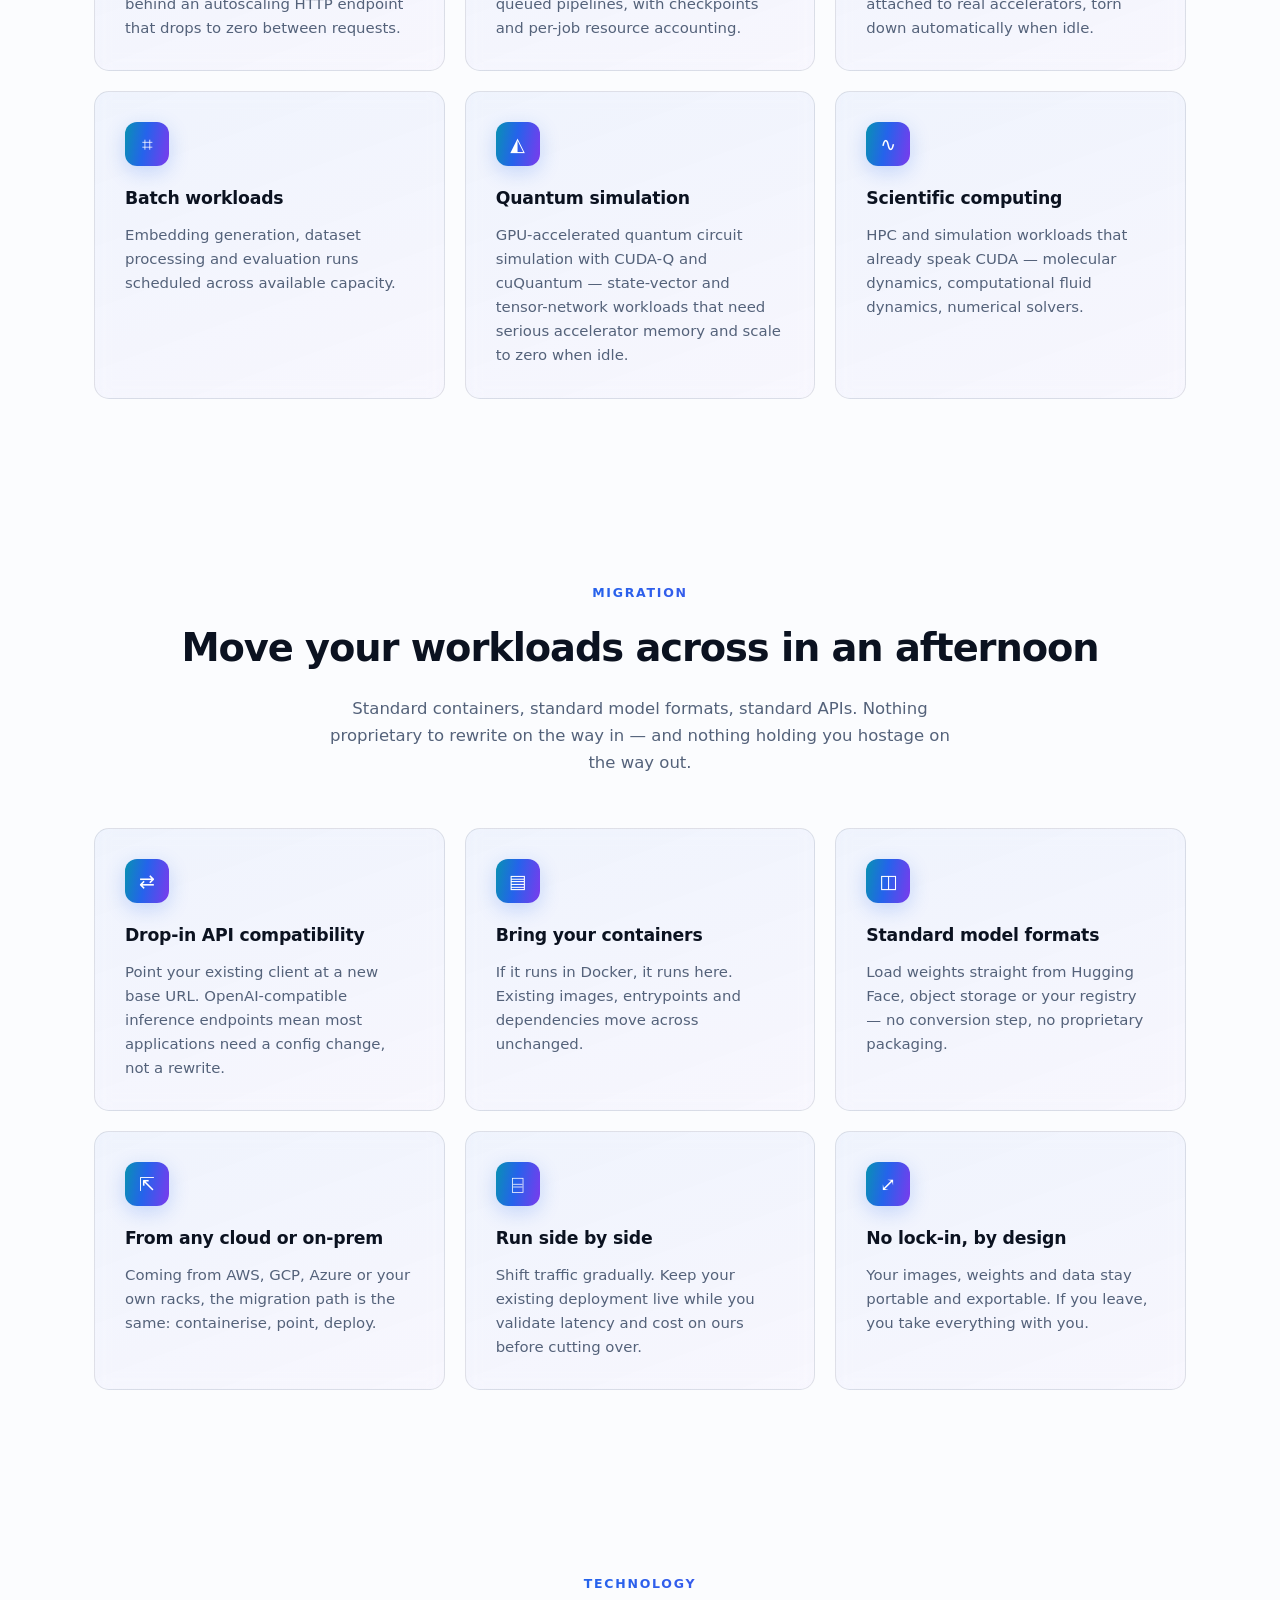
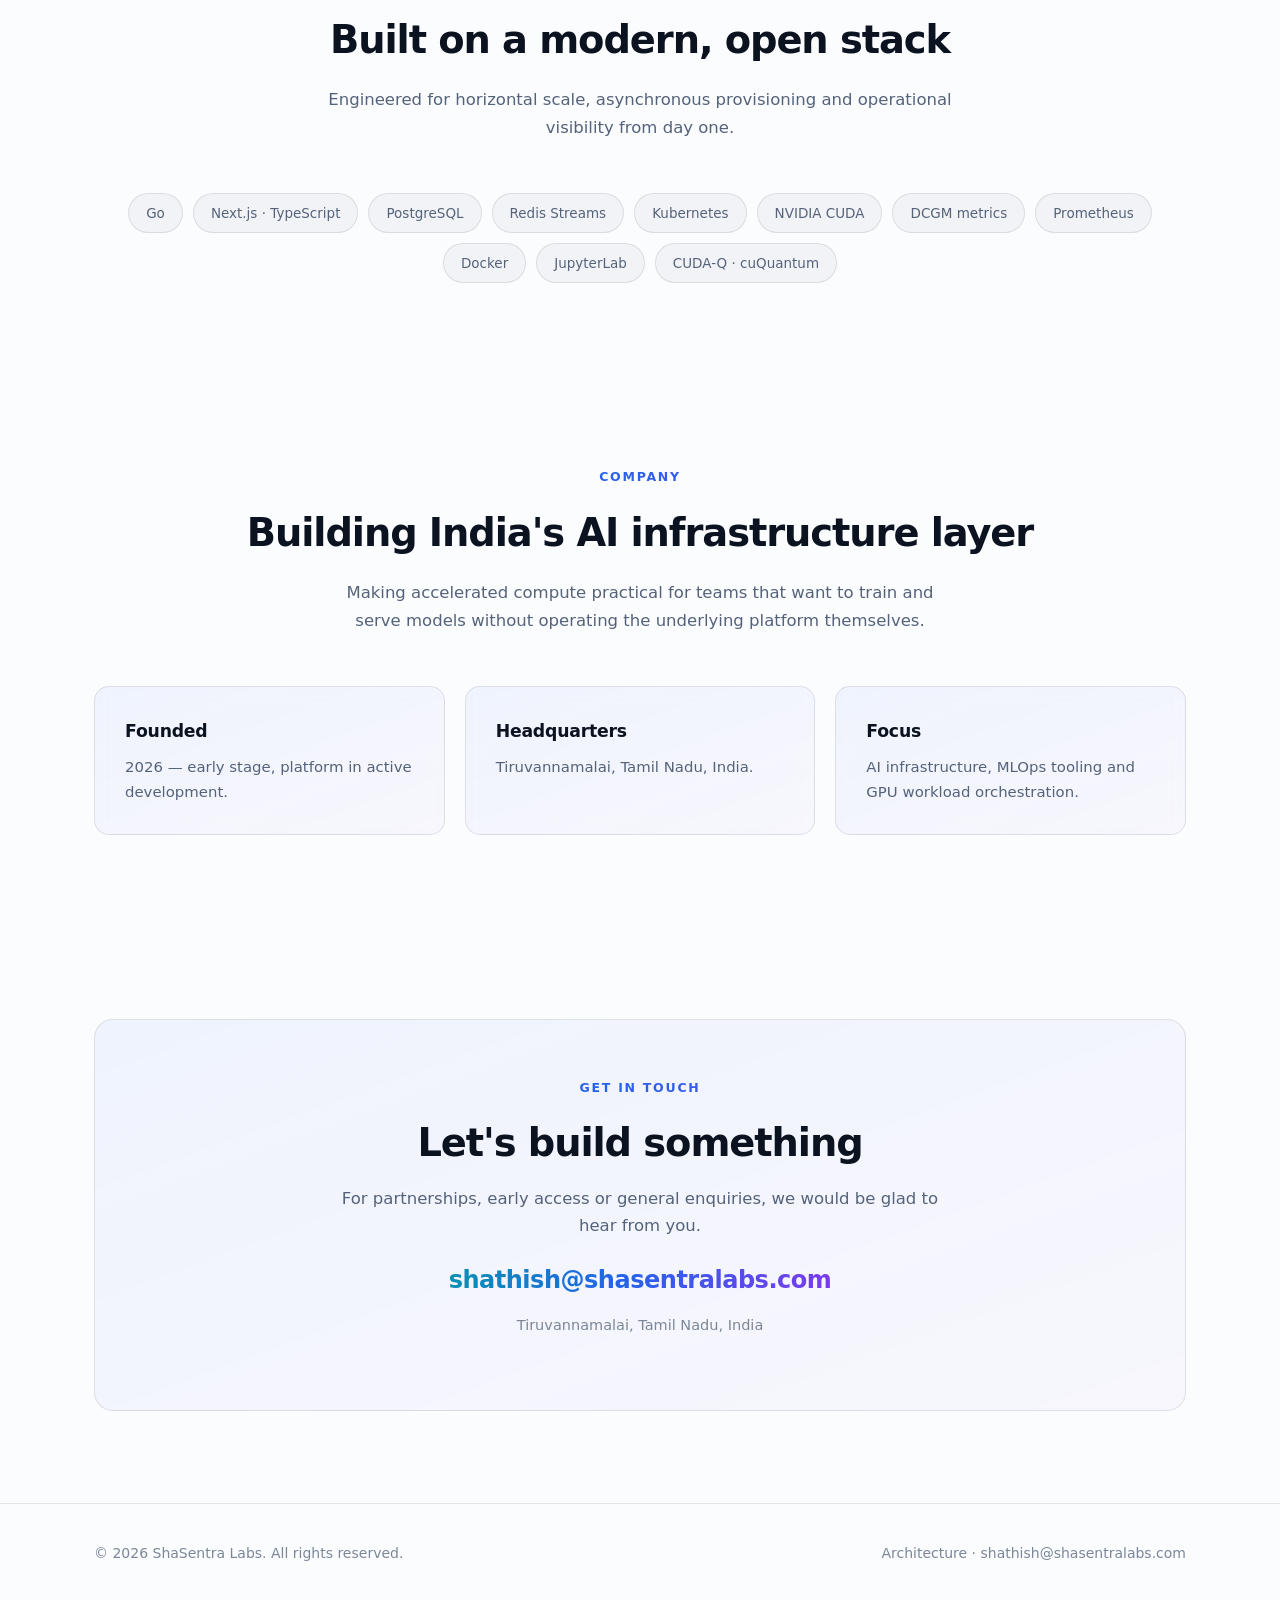
==== commit 4bb9956b: "Add generative AI section and SGAI super agent; broaden SEO metadata" ====
--- a/index.html
+++ b/index.html
@@ -4,7 +4,7 @@
 <meta charset="utf-8">
 <meta name="viewport" content="width=device-width, initial-scale=1">
 <title>ShaSentra Labs — AI Infrastructure & MLOps Platform</title>
-<meta name="description" content="ShaSentra Labs builds on-demand AI infrastructure for India. Deploy ML models, orchestrate GPU workloads, and scale training and inference from a single control plane.">
+<meta name="description" content="ShaSentra Labs builds AI infrastructure for India — LLM serving, generative AI, RAG pipelines and agentic AI. Deploy models, orchestrate GPU workloads and run multi-agent systems from one control plane.">
 <link rel="canonical" href="https://shasentralabs.com/">
 <meta property="og:title" content="ShaSentra Labs — AI Infrastructure & MLOps Platform">
 <meta property="og:description" content="Deploy ML models, orchestrate GPU workloads, and scale training and inference from a single control plane. Built in India.">
@@ -33,7 +33,7 @@
   "logo": "https://shasentralabs.com/favicon.svg",
   "image": "https://shasentralabs.com/og-image.png",
   "email": "shathish@shasentralabs.com",
-  "description": "AI infrastructure and MLOps platform. Deploy machine learning models, orchestrate GPU workloads, and scale training and inference from a single control plane.",
+  "description": "AI infrastructure and MLOps platform for LLMs, generative AI, RAG and agentic AI. Deploy models, orchestrate GPU workloads, and run multi-agent systems from a single control plane.",
   "foundingDate": "2026",
   "address": {
     "@type": "PostalAddress",
@@ -41,7 +41,7 @@
     "addressRegion": "Tamil Nadu",
     "addressCountry": "IN"
   },
-  "knowsAbout": ["AI infrastructure","MLOps","GPU orchestration","Machine learning deployment","AI agents"]
+  "knowsAbout": ["AI infrastructure","MLOps","GPU orchestration","Large language models","Generative AI","Retrieval augmented generation","Agentic AI","AI agents","Quantum simulation"]
 }
 </script>
 <link rel="stylesheet" href="/site.css">
@@ -60,6 +60,8 @@
     <a class="brand" href="/"><span class="mark">S</span> ShaSentra Labs</a>
     <nav class="nav-links">
       <a href="#platform">Platform</a>
+      <a href="#genai">Generative AI</a>
+      <a href="#sgai">SGAI</a>
       <a href="#agents">Agents</a>
       <a href="#who">Who it's for</a>
       <a href="#stack">Technology</a>
@@ -74,6 +76,8 @@
   </div>
   <nav id="mobile-nav">
     <a href="#platform">Platform</a>
+    <a href="#genai">Generative AI</a>
+    <a href="#sgai">SGAI — super agent</a>
     <a href="#agents">AI Agents</a>
     <a href="#who">Who it's for</a>
     <a href="#migrate">Migration</a>
@@ -184,6 +188,58 @@
           <p>A stable endpoint your product calls, with latency, utilisation and per-second cost visible the whole way back down the stack.</p></div>
         </li>
       </ol>
+    </div>
+  </section>
+
+  <section id="genai">
+    <div class="wrap">
+      <div class="sec-head rv">
+        <span class="kicker">Generative AI</span>
+        <h2>The full generative stack, running on your terms</h2>
+        <p class="sub">
+          Serve open models, ground them in your own data, and fine-tune them — without
+          stitching together five vendors to do it.
+        </p>
+      </div>
+      <div class="grid">
+        <div class="card rv"><div class="ico">◧</div><h3>LLM serving</h3>
+          <p>Deploy open-weight language models behind an OpenAI-compatible endpoint. Batching, streaming and KV-cache handling are managed for you.</p></div>
+        <div class="card rv"><div class="ico">⌘</div><h3>RAG pipelines</h3>
+          <p>Chunking, embedding, vector storage and retrieval as a managed pipeline — so answers are grounded in your documents, not the model's guesswork.</p></div>
+        <div class="card rv"><div class="ico">≋</div><h3>Embeddings at scale</h3>
+          <p>Batch-generate embeddings across large corpora on GPU, then keep them fresh as your data changes.</p></div>
+        <div class="card rv"><div class="ico">◑</div><h3>Fine-tuning</h3>
+          <p>LoRA and full fine-tuning as queued jobs with checkpointing, then serve the adapted weights from the same control plane.</p></div>
+        <div class="card rv"><div class="ico">▦</div><h3>Multimodal</h3>
+          <p>Vision, speech and document models alongside text — same deployment surface, same metering, same autoscaling.</p></div>
+        <div class="card rv"><div class="ico">⊞</div><h3>Prompt &amp; model routing</h3>
+          <p>Route requests across models by cost, latency or quality, and switch without rewriting your application.</p></div>
+      </div>
+    </div>
+  </section>
+
+  <section id="sgai" style="padding-top:0">
+    <div class="wrap">
+      <div class="contact-box rv" style="text-align:left; padding:52px 44px">
+        <span class="kicker">SGAI</span>
+        <h2 style="margin-bottom:14px">The super agent</h2>
+        <p class="sub" style="margin:0 0 30px; max-width:70ch">
+          SGAI is our orchestrating agent — a controller that plans a task, delegates
+          to specialised sub-agents, runs them in parallel across GPU capacity, and
+          reconciles their output into a single result. One interface over many agents,
+          many tools and many models.
+        </p>
+        <div class="grid" style="gap:18px">
+          <div class="card rv" style="padding:24px"><h3>Plans and decomposes</h3>
+            <p>Breaks a goal into steps, decides which specialist agent owns each, and sequences the dependencies between them.</p></div>
+          <div class="card rv" style="padding:24px"><h3>Delegates in parallel</h3>
+            <p>Fans work out to sub-agents running concurrently on separate accelerators, then merges results as they land.</p></div>
+          <div class="card rv" style="padding:24px"><h3>Self-corrects</h3>
+            <p>Evaluates intermediate output, retries failed steps and reroutes to a different model or tool when a path stalls.</p></div>
+          <div class="card rv" style="padding:24px"><h3>Stays accountable</h3>
+            <p>Every plan, delegation, tool call and token is traced — so you can see what it decided and what it cost.</p></div>
+        </div>
+      </div>
     </div>
   </section>
 
